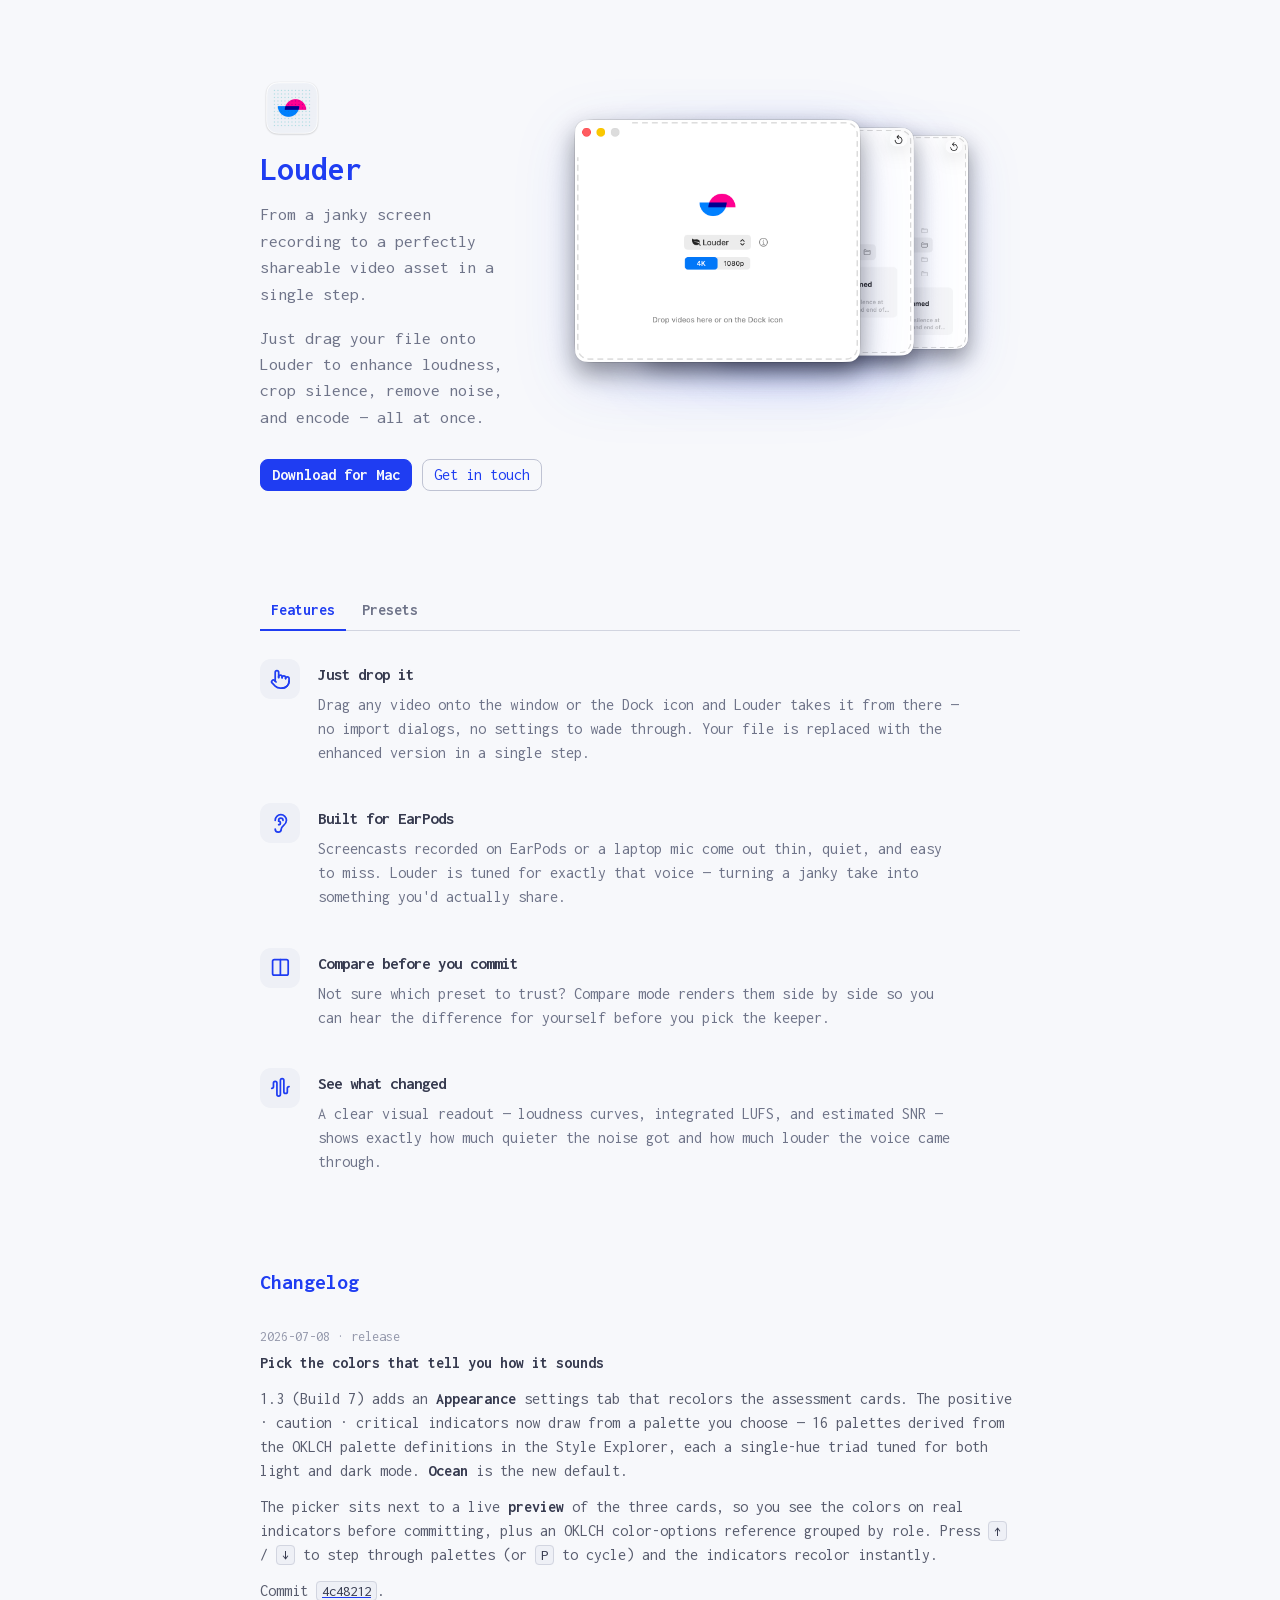
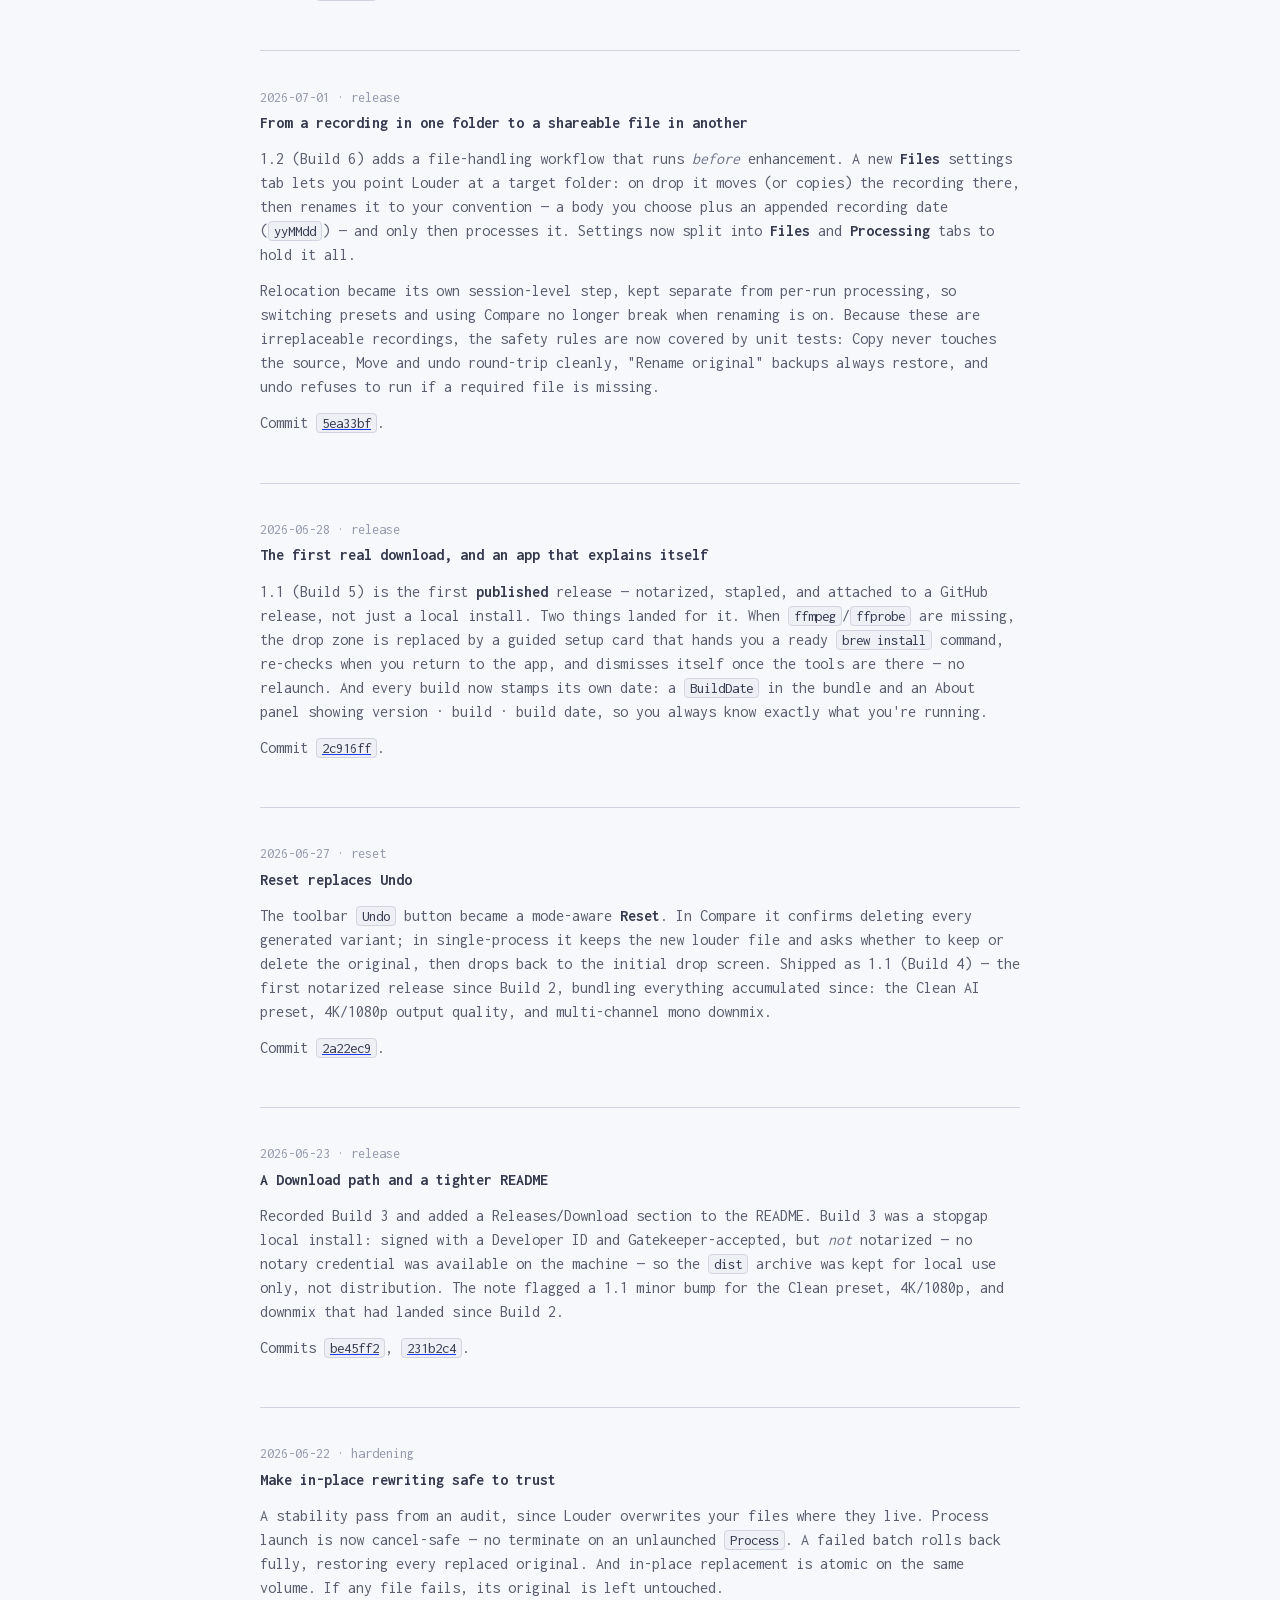
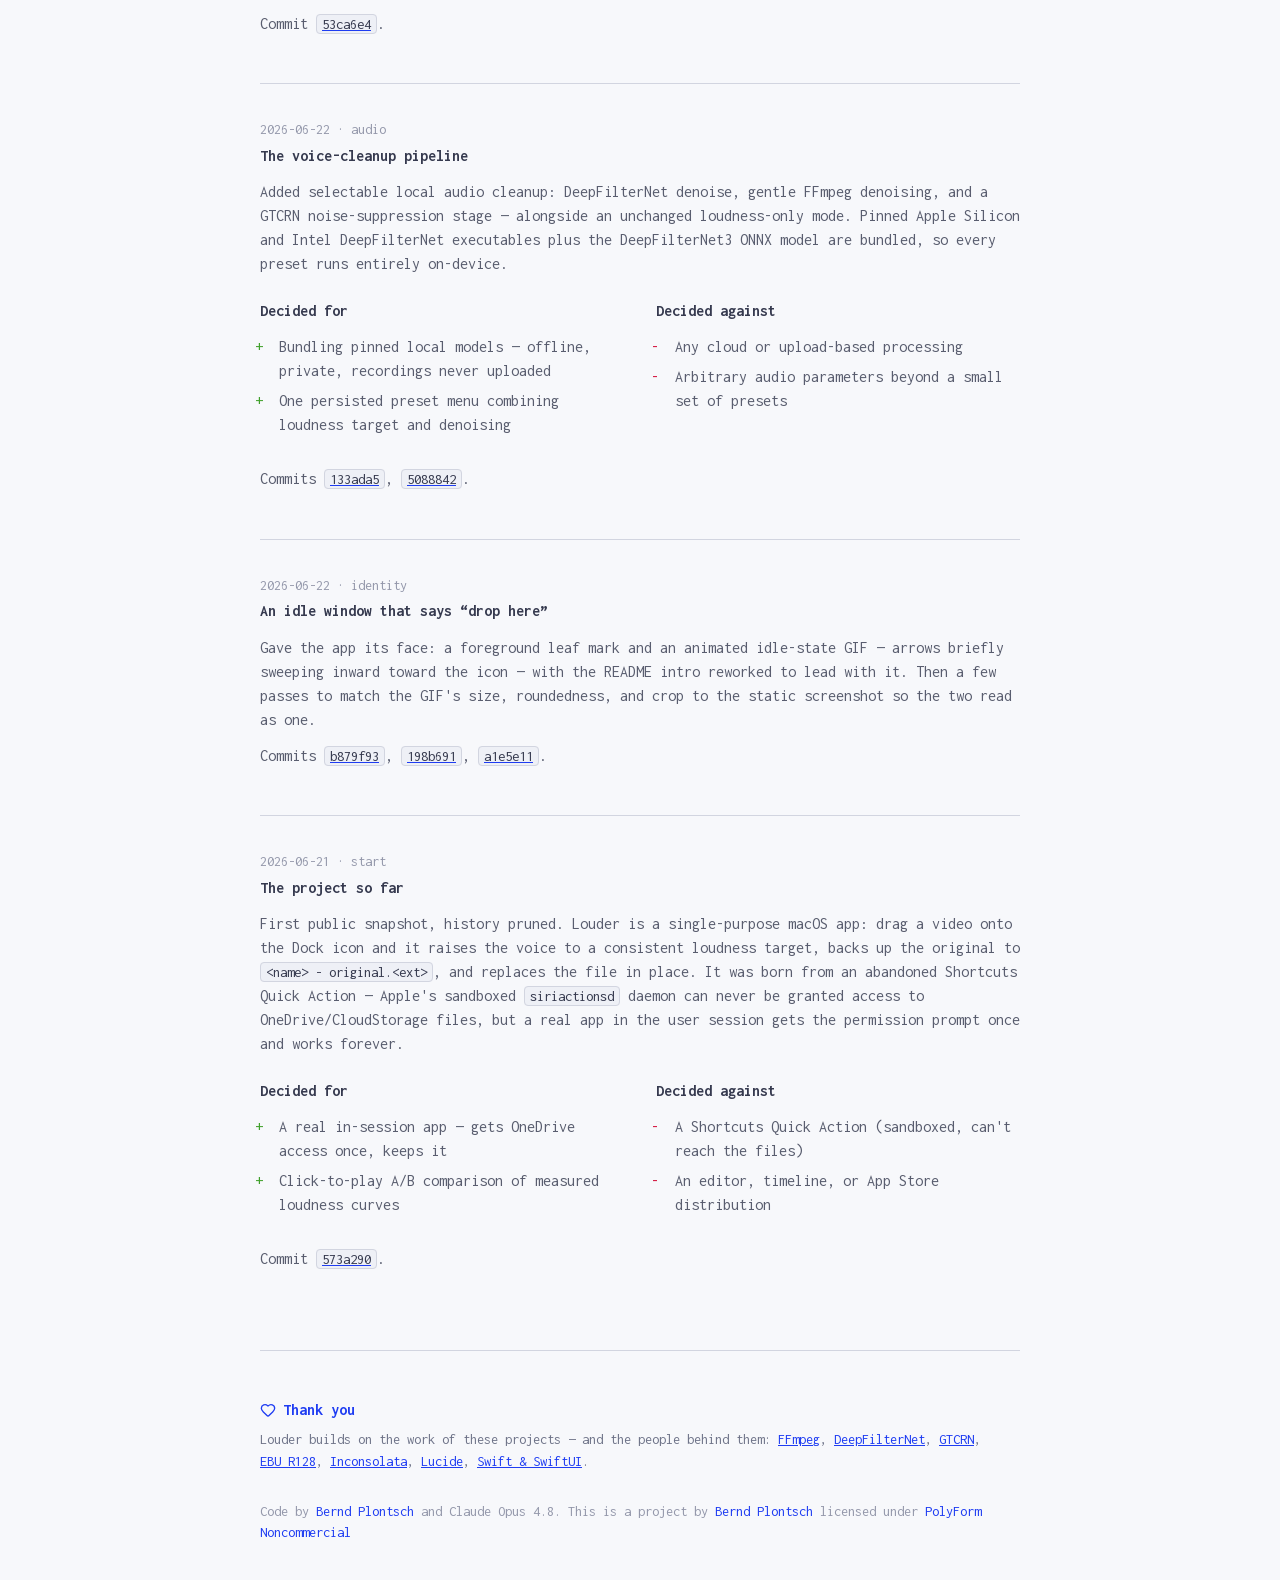
==== docs/blog/index.html @ 4573a219 "▲ Add untouched preset for audio stream copy" ====
<!DOCTYPE html>
<!--
  Louder website — single-page static HTML (project-site-new). Newest post first in #posts.
  Plain static HTML; served by GitHub Pages from /docs.
-->
<html lang="en">
<head>
<meta charset="utf-8">
<meta name="viewport" content="width=device-width, initial-scale=1">
<title>Louder for macOS</title>
<meta name="description" content="Louder is an open-source macOS app: drop a video and the voice gets loud and clear — loudness, denoise, silence-crop and re-encode in one step.">
<meta name="theme-color" content="#ffffff">
<link rel="canonical" href="https://berndpl.github.io/Louder/blog/">

<!-- Open Graph / link-share preview -->
<meta property="og:type" content="website">
<meta property="og:site_name" content="Louder">
<meta property="og:title" content="Louder for macOS">
<meta property="og:description" content="Drop a video. The voice gets loud and clear. That's it. An open-source macOS app.">
<meta property="og:url" content="https://berndpl.github.io/Louder/blog/">
<meta property="og:image" content="https://berndpl.github.io/Louder/blog/img/og.png">
<meta property="og:image:width" content="1200">
<meta property="og:image:height" content="630">
<meta property="og:image:alt" content="Louder for macOS — app icon and tagline">

<!-- Twitter / X card -->
<meta name="twitter:card" content="summary_large_image">
<meta name="twitter:title" content="Louder for macOS">
<meta name="twitter:description" content="Drop a video. The voice gets loud and clear. That's it. An open-source macOS app.">
<meta name="twitter:image" content="https://berndpl.github.io/Louder/blog/img/og.png">

<link rel="icon" href="img/favicon.ico" sizes="any">
<link rel="icon" href="img/favicon-16.png" type="image/png" sizes="16x16">
<link rel="icon" href="img/favicon-32.png" type="image/png" sizes="32x32">
<link rel="icon" href="img/favicon-48.png" type="image/png" sizes="48x48">
<link rel="apple-touch-icon" href="img/apple-touch-icon.png" sizes="180x180">
<link rel="icon" href="img/icon.png" type="image/png" sizes="256x256">
<link rel="stylesheet" href="style.css">
</head>
<body>
<svg xmlns="http://www.w3.org/2000/svg" width="0" height="0" style="position:absolute" fill="none" stroke="currentColor" stroke-width="2" stroke-linecap="round" stroke-linejoin="round" aria-hidden="true"><symbol id="i-leaf" viewBox="0 0 24 24"><path d="M11 20A7 7 0 0 1 9.8 6.1C15.5 5 17 4.48 19 2c1 2 2 4.18 2 8 0 5.5-4.78 10-10 10Z" /> <path d="M2 21c0-3 1.85-5.36 5.08-6C9.5 14.52 12 13 13 12" /></symbol><symbol id="i-radio" viewBox="0 0 24 24"><path d="M16.247 7.761a6 6 0 0 1 0 8.478" /> <path d="M19.075 4.933a10 10 0 0 1 0 14.134" /> <path d="M4.925 19.067a10 10 0 0 1 0-14.134" /> <path d="M7.753 16.239a6 6 0 0 1 0-8.478" /> <circle cx="12" cy="12" r="2" /></symbol><symbol id="i-volume-x" viewBox="0 0 24 24"><path d="M11 4.702a.705.705 0 0 0-1.203-.498L6.413 7.587A1.4 1.4 0 0 1 5.416 8H3a1 1 0 0 0-1 1v6a1 1 0 0 0 1 1h2.416a1.4 1.4 0 0 1 .997.413l3.383 3.384A.705.705 0 0 0 11 19.298z" /> <line x1="22" x2="16" y1="9" y2="15" /> <line x1="16" x2="22" y1="9" y2="15" /></symbol><symbol id="i-wand-sparkles" viewBox="0 0 24 24"><path d="m21.64 3.64-1.28-1.28a1.21 1.21 0 0 0-1.72 0L2.36 18.64a1.21 1.21 0 0 0 0 1.72l1.28 1.28a1.2 1.2 0 0 0 1.72 0L21.64 5.36a1.2 1.2 0 0 0 0-1.72" /> <path d="m14 7 3 3" /> <path d="M5 6v4" /> <path d="M19 14v4" /> <path d="M10 2v2" /> <path d="M7 8H3" /> <path d="M21 16h-4" /> <path d="M11 3H9" /></symbol><symbol id="i-sparkles" viewBox="0 0 24 24"><path d="M11.017 2.814a1 1 0 0 1 1.966 0l1.051 5.558a2 2 0 0 0 1.594 1.594l5.558 1.051a1 1 0 0 1 0 1.966l-5.558 1.051a2 2 0 0 0-1.594 1.594l-1.051 5.558a1 1 0 0 1-1.966 0l-1.051-5.558a2 2 0 0 0-1.594-1.594l-5.558-1.051a1 1 0 0 1 0-1.966l5.558-1.051a2 2 0 0 0 1.594-1.594z" /> <path d="M20 2v4" /> <path d="M22 4h-4" /> <circle cx="4" cy="20" r="2" /></symbol><symbol id="i-volume-2" viewBox="0 0 24 24"><path d="M11 4.702a.705.705 0 0 0-1.203-.498L6.413 7.587A1.4 1.4 0 0 1 5.416 8H3a1 1 0 0 0-1 1v6a1 1 0 0 0 1 1h2.416a1.4 1.4 0 0 1 .997.413l3.383 3.384A.705.705 0 0 0 11 19.298z" /> <path d="M16 9a5 5 0 0 1 0 6" /> <path d="M19.364 18.364a9 9 0 0 0 0-12.728" /></symbol><symbol id="i-sliders-horizontal" viewBox="0 0 24 24"><path d="M10 5H3" /> <path d="M12 19H3" /> <path d="M14 3v4" /> <path d="M16 17v4" /> <path d="M21 12h-9" /> <path d="M21 19h-5" /> <path d="M21 5h-7" /> <path d="M8 10v4" /> <path d="M8 12H3" /></symbol><symbol id="i-fold-vertical" viewBox="0 0 24 24"><path d="M12 22v-6" /> <path d="M12 8V2" /> <path d="M4 12H2" /> <path d="M10 12H8" /> <path d="M16 12h-2" /> <path d="M22 12h-2" /> <path d="m15 19-3-3-3 3" /> <path d="m15 5-3 3-3-3" /></symbol><symbol id="i-pointer" viewBox="0 0 24 24"><path d="M22 14a8 8 0 0 1-8 8" /> <path d="M18 11v-1a2 2 0 0 0-2-2a2 2 0 0 0-2 2" /> <path d="M14 10V9a2 2 0 0 0-2-2a2 2 0 0 0-2 2v1" /> <path d="M10 9.5V4a2 2 0 0 0-2-2a2 2 0 0 0-2 2v10" /> <path d="M18 11a2 2 0 1 1 4 0v3a8 8 0 0 1-8 8h-2c-2.8 0-4.5-.86-5.99-2.34l-3.6-3.6a2 2 0 0 1 2.83-2.82L7 15" /></symbol><symbol id="i-ear" viewBox="0 0 24 24"><path d="M6 8.5a6.5 6.5 0 1 1 13 0c0 6-6 6-6 10a3.5 3.5 0 1 1-7 0" /> <path d="M15 8.5a2.5 2.5 0 0 0-5 0v1a2 2 0 1 1 0 4" /></symbol><symbol id="i-columns-2" viewBox="0 0 24 24"><rect width="18" height="18" x="3" y="3" rx="2" /> <path d="M12 3v18" /></symbol><symbol id="i-audio-waveform" viewBox="0 0 24 24"><path d="M2 13a2 2 0 0 0 2-2V7a2 2 0 0 1 4 0v13a2 2 0 0 0 4 0V4a2 2 0 0 1 4 0v13a2 2 0 0 0 4 0v-4a2 2 0 0 1 2-2" /></symbol><symbol id="i-heart" viewBox="0 0 24 24"><path d="M2 9.5a5.5 5.5 0 0 1 9.591-3.676.56.56 0 0 0 .818 0A5.49 5.49 0 0 1 22 9.5c0 2.29-1.5 4-3 5.5l-5.492 5.313a2 2 0 0 1-3 .019L5 15c-1.5-1.5-3-3.2-3-5.5" /></symbol><symbol id="i-type" viewBox="0 0 24 24"><path d="M12 4v16" /> <path d="M4 7V5a1 1 0 0 1 1-1h14a1 1 0 0 1 1 1v2" /> <path d="M9 20h6" /></symbol><symbol id="i-code" viewBox="0 0 24 24"><path d="m16 18 6-6-6-6" /> <path d="m8 6-6 6 6 6" /></symbol></svg>
<header class="topbar">
  <div class="topbar-inner">
    <div class="nav-left">
      <a class="blog-title" href="./"><img class="brand-mark" src="img/icon.png" alt="">Louder</a>
    </div>
    <div class="nav-right">
      <a class="action-link" href="https://github.com/berndpl/Louder/releases/latest">Download for Mac</a>
      <a class="action-link secondary" href="https://notes.plontsch.de/about/">Get in touch</a>
    </div>
  </div>
</header>

<main id="top">
<header class="hero hero-with-shot">
  <div class="hero-copy">
    <img class="hero-icon" src="img/icon.png" alt="Louder app icon">
    <h1>Louder</h1>
    <p class="tagline">From a janky screen recording to a perfectly shareable video asset in a single step.</p>
    <p class="short">Just drag your file onto Louder to enhance loudness, crop silence, remove noise, and encode — all at once.</p>
    <p class="hero-cta">
      <span class="cta-primary">
        <a class="action-link" href="https://github.com/berndpl/Louder/releases/latest">Download for Mac</a>
      </span>
      <a class="action-link secondary" href="https://notes.plontsch.de/about/">Get in touch</a>
    </p>
  </div>
  <figure class="hero-shot screen-stack" aria-label="Louder app screenshots — tap a screen to bring it to the front">
    <div class="screen is-front"><img src="img/hero-drop.png" alt="Louder — drop a file to begin" width="1144" height="1004"></div>
    <div class="screen is-mid"><img src="img/hero-studio.png" alt="Louder Studio — adjust the processing chain" width="1144" height="1004"></div>
    <div class="screen is-back"><img src="img/hero-compare.png" alt="Louder Compare — original vs. processed, side by side" width="1144" height="1004"></div>
  </figure>
</header>

<section id="features">
  <div class="tabs" role="tablist">
    <button id="tab-features" class="tab is-active" data-panel="panel-features" role="tab" aria-selected="true" aria-controls="panel-features">Features</button>
    <button id="tab-presets" class="tab" data-panel="panel-presets" role="tab" aria-selected="false" aria-controls="panel-presets">Presets</button>
  </div>

  <div id="panel-features" class="tab-panel is-active" role="tabpanel" aria-labelledby="tab-features">
    <ul class="feature-list">
      <li>
        <span class="feature-ico"><svg class="sym" aria-hidden="true"><use href="#i-pointer"/></svg></span>
        <div>
          <h3>Just drop it</h3>
          <p>Drag any video onto the window or the Dock icon and Louder takes it from there — no import dialogs, no settings to wade through. Your file is replaced with the enhanced version in a single step.</p>
        </div>
      </li>
      <li>
        <span class="feature-ico"><svg class="sym" aria-hidden="true"><use href="#i-ear"/></svg></span>
        <div>
          <h3>Built for EarPods</h3>
          <p>Screencasts recorded on EarPods or a laptop mic come out thin, quiet, and easy to miss. Louder is tuned for exactly that voice — turning a janky take into something you'd actually share.</p>
        </div>
      </li>
      <li>
        <span class="feature-ico"><svg class="sym" aria-hidden="true"><use href="#i-columns-2"/></svg></span>
        <div>
          <h3>Compare before you commit</h3>
          <p>Not sure which preset to trust? Compare mode renders them side by side so you can hear the difference for yourself before you pick the keeper.</p>
        </div>
      </li>
      <li>
        <span class="feature-ico"><svg class="sym" aria-hidden="true"><use href="#i-audio-waveform"/></svg></span>
        <div>
          <h3>See what changed</h3>
          <p>A clear visual readout — loudness curves, integrated LUFS, and estimated SNR — shows exactly how much quieter the noise got and how much louder the voice came through.</p>
        </div>
      </li>
    </ul>
  </div>

  <div id="panel-presets" class="tab-panel" role="tabpanel" aria-labelledby="tab-presets" hidden>
    <p class="section-lead">Pick one once. Each cleans the voice a little differently, then brings it to a consistent <strong>−16&nbsp;LUFS</strong>. Hover a step to see what it does.</p>
    <div class="presets">

    <article class="preset">
      <h3><svg class="sym" aria-hidden="true"><use href="#i-leaf"/></svg>Louder</h3>
      <div class="chain">
        <button class="node" data-detail="DeepFilterNet3 removes steady background noise and hiss, keeping the voice intact."><svg class="sym" aria-hidden="true"><use href="#i-sparkles"/></svg>Denoise</button>
        <span class="arrow">›</span>
        <button class="node" data-detail="Normalizes to −16 LUFS (EBU R128), encoded as 48 kHz AAC-LC."><svg class="sym" aria-hidden="true"><use href="#i-volume-2"/></svg>Loudness</button>
      </div>
      <p class="step-detail">The safe default — gentle cleanup, then a consistent level.</p>
    </article>

    <article class="preset">
      <h3><svg class="sym" aria-hidden="true"><use href="#i-radio"/></svg>Studio</h3>
      <div class="chain">
        <button class="node" data-detail="DeepFilterNet3 removes steady background noise and hiss, keeping the voice intact."><svg class="sym" aria-hidden="true"><use href="#i-sparkles"/></svg>Denoise</button>
        <span class="arrow">›</span>
        <button class="node" data-detail="Corrective tone shaping — high-pass, warmth, presence and de-harsh EQ."><svg class="sym" aria-hidden="true"><use href="#i-sliders-horizontal"/></svg>EQ</button>
        <span class="arrow">›</span>
        <button class="node" data-detail="Evens out level dynamics for a steadier, broadcast feel."><svg class="sym" aria-hidden="true"><use href="#i-fold-vertical"/></svg>Compress</button>
        <span class="arrow">›</span>
        <button class="node" data-detail="Normalizes to −16 LUFS (EBU R128), encoded as 48 kHz AAC-LC."><svg class="sym" aria-hidden="true"><use href="#i-volume-2"/></svg>Loudness</button>
      </div>
      <p class="step-detail">A warm broadcast tone — rumble cut, presence shaping, gentle compression.</p>
    </article>

    <article class="preset">
      <h3><svg class="sym" aria-hidden="true"><use href="#i-volume-x"/></svg>Focus</h3>
      <div class="chain">
        <button class="node" data-detail="Ducks intermittent background events between words (Apple SoundAnalysis)."><svg class="sym" aria-hidden="true"><use href="#i-volume-x"/></svg>Gate</button>
        <span class="arrow">›</span>
        <button class="node" data-detail="DeepFilterNet3 removes steady background noise and hiss, keeping the voice intact."><svg class="sym" aria-hidden="true"><use href="#i-sparkles"/></svg>Denoise</button>
        <span class="arrow">›</span>
        <button class="node" data-detail="Normalizes to −16 LUFS (EBU R128), encoded as 48 kHz AAC-LC."><svg class="sym" aria-hidden="true"><use href="#i-volume-2"/></svg>Loudness</button>
      </div>
      <p class="step-detail">Best for occasionally noisy rooms — a door, a dog, keyboard clatter.</p>
    </article>

    <article class="preset">
      <h3><svg class="sym" aria-hidden="true"><use href="#i-wand-sparkles"/></svg>Clean</h3>
      <div class="chain">
        <button class="node" data-detail="Rebuilds the voice with an on-device neural model (GTCRN). Band-limited — clearer but slightly duller."><svg class="sym" aria-hidden="true"><use href="#i-wand-sparkles"/></svg>Enhance</button>
        <span class="arrow">›</span>
        <button class="node" data-detail="Normalizes to −16 LUFS (EBU R128), encoded as 48 kHz AAC-LC."><svg class="sym" aria-hidden="true"><use href="#i-volume-2"/></svg>Loudness</button>
      </div>
      <p class="step-detail">The strongest cleanup — try it when the others leave too much noise.</p>
    </article>

    </div>
  </div>
</section>

<section id="posts">

  <h2>Changelog</h2>

  <article class="entry">
    <div class="date">2026-07-08 · release</div>
    <h3>Pick the colors that tell you how it sounds</h3>
    <p>1.3 (Build 7) adds an <strong>Appearance</strong> settings tab that recolors the assessment cards. The positive · caution · critical indicators now draw from a palette you choose — 16 palettes derived from the OKLCH palette definitions in the Style Explorer, each a single-hue triad tuned for both light and dark mode. <strong>Ocean</strong> is the new default.</p>
    <p>The picker sits next to a live <strong>preview</strong> of the three cards, so you see the colors on real indicators before committing, plus an OKLCH color-options reference grouped by role. Press <kbd>↑</kbd> / <kbd>↓</kbd> to step through palettes (or <kbd>P</kbd> to cycle) and the indicators recolor instantly.</p>
    <p>Commit <a href="https://github.com/berndpl/Louder/commit/4c48212f1bf18ec1a921abcde26b073b7d70bdbc"><code>4c48212</code></a>.</p>
  </article>

  <article class="entry">
    <div class="date">2026-07-01 · release</div>
    <h3>From a recording in one folder to a shareable file in another</h3>
    <p>1.2 (Build 6) adds a file-handling workflow that runs <em>before</em> enhancement. A new <strong>Files</strong> settings tab lets you point Louder at a target folder: on drop it moves (or copies) the recording there, then renames it to your convention — a body you choose plus an appended recording date (<code>yyMMdd</code>) — and only then processes it. Settings now split into <strong>Files</strong> and <strong>Processing</strong> tabs to hold it all.</p>
    <p>Relocation became its own session-level step, kept separate from per-run processing, so switching presets and using Compare no longer break when renaming is on. Because these are irreplaceable recordings, the safety rules are now covered by unit tests: Copy never touches the source, Move and undo round-trip cleanly, "Rename original" backups always restore, and undo refuses to run if a required file is missing.</p>
    <p>Commit <a href="https://github.com/berndpl/Louder/commit/5ea33bfa4d1e09855f340e0df7b534c9fecef855"><code>5ea33bf</code></a>.</p>
  </article>

  <article class="entry">
    <div class="date">2026-06-28 · release</div>
    <h3>The first real download, and an app that explains itself</h3>
    <p>1.1 (Build 5) is the first <strong>published</strong> release — notarized, stapled, and attached to a GitHub release, not just a local install. Two things landed for it. When <code>ffmpeg</code>/<code>ffprobe</code> are missing, the drop zone is replaced by a guided setup card that hands you a ready <code>brew install</code> command, re-checks when you return to the app, and dismisses itself once the tools are there — no relaunch. And every build now stamps its own date: a <code>BuildDate</code> in the bundle and an About panel showing version · build · build date, so you always know exactly what you're running.</p>
    <p>Commit <a href="https://github.com/berndpl/Louder/commit/2c916ff3d564c996d222623aae7a6ee247e9398d"><code>2c916ff</code></a>.</p>
  </article>

  <article class="entry">
    <div class="date">2026-06-27 · reset</div>
    <h3>Reset replaces Undo</h3>
    <p>The toolbar <code>Undo</code> button became a mode-aware <strong>Reset</strong>. In Compare it confirms deleting every generated variant; in single-process it keeps the new louder file and asks whether to keep or delete the original, then drops back to the initial drop screen. Shipped as 1.1 (Build 4) — the first notarized release since Build 2, bundling everything accumulated since: the Clean AI preset, 4K/1080p output quality, and multi-channel mono downmix.</p>
    <p>Commit <a href="https://github.com/berndpl/Louder/commit/2a22ec9b9438fd6c1288c81a5a11e30f04af107d"><code>2a22ec9</code></a>.</p>
  </article>

  <article class="entry">
    <div class="date">2026-06-23 · release</div>
    <h3>A Download path and a tighter README</h3>
    <p>Recorded Build 3 and added a Releases/Download section to the README. Build 3 was a stopgap local install: signed with a Developer ID and Gatekeeper-accepted, but <em>not</em> notarized — no notary credential was available on the machine — so the <code>dist</code> archive was kept for local use only, not distribution. The note flagged a 1.1 minor bump for the Clean preset, 4K/1080p, and downmix that had landed since Build 2.</p>
    <p>Commits <a href="https://github.com/berndpl/Louder/commit/be45ff2"><code>be45ff2</code></a>, <a href="https://github.com/berndpl/Louder/commit/231b2c4"><code>231b2c4</code></a>.</p>
  </article>

  <article class="entry">
    <div class="date">2026-06-22 · hardening</div>
    <h3>Make in-place rewriting safe to trust</h3>
    <p>A stability pass from an audit, since Louder overwrites your files where they live. Process launch is now cancel-safe — no terminate on an unlaunched <code>Process</code>. A failed batch rolls back fully, restoring every replaced original. And in-place replacement is atomic on the same volume. If any file fails, its original is left untouched.</p>
    <p>Commit <a href="https://github.com/berndpl/Louder/commit/53ca6e4a01c3621b2978163f3ddec861267c1424"><code>53ca6e4</code></a>.</p>
  </article>

  <article class="entry">
    <div class="date">2026-06-22 · audio</div>
    <h3>The voice-cleanup pipeline</h3>
    <p>Added selectable local audio cleanup: DeepFilterNet denoise, gentle FFmpeg denoising, and a GTCRN noise-suppression stage — alongside an unchanged loudness-only mode. Pinned Apple Silicon and Intel DeepFilterNet executables plus the DeepFilterNet3 ONNX model are bundled, so every preset runs entirely on-device.</p>
    <div class="decisions">
      <div class="card"><h3>Decided for</h3><ul class="for">
        <li>Bundling pinned local models — offline, private, recordings never uploaded</li>
        <li>One persisted preset menu combining loudness target and denoising</li>
      </ul></div>
      <div class="card"><h3>Decided against</h3><ul class="against">
        <li>Any cloud or upload-based processing</li>
        <li>Arbitrary audio parameters beyond a small set of presets</li>
      </ul></div>
    </div>
    <p>Commits <a href="https://github.com/berndpl/Louder/commit/133ada5"><code>133ada5</code></a>, <a href="https://github.com/berndpl/Louder/commit/5088842"><code>5088842</code></a>.</p>
  </article>

  <article class="entry">
    <div class="date">2026-06-22 · identity</div>
    <h3>An idle window that says &ldquo;drop here&rdquo;</h3>
    <p>Gave the app its face: a foreground leaf mark and an animated idle-state GIF — arrows briefly sweeping inward toward the icon — with the README intro reworked to lead with it. Then a few passes to match the GIF's size, roundedness, and crop to the static screenshot so the two read as one.</p>
    <p>Commits <a href="https://github.com/berndpl/Louder/commit/b879f93"><code>b879f93</code></a>, <a href="https://github.com/berndpl/Louder/commit/198b691"><code>198b691</code></a>, <a href="https://github.com/berndpl/Louder/commit/a1e5e11"><code>a1e5e11</code></a>.</p>
  </article>

  <article class="entry">
    <div class="date">2026-06-21 · start</div>
    <h3>The project so far</h3>
    <p>First public snapshot, history pruned. Louder is a single-purpose macOS app: drag a video onto the Dock icon and it raises the voice to a consistent loudness target, backs up the original to <code>&lt;name&gt; - original.&lt;ext&gt;</code>, and replaces the file in place. It was born from an abandoned Shortcuts Quick Action — Apple's sandboxed <code>siriactionsd</code> daemon can never be granted access to OneDrive/CloudStorage files, but a real app in the user session gets the permission prompt once and works forever.</p>
    <div class="decisions">
      <div class="card"><h3>Decided for</h3><ul class="for">
        <li>A real in-session app — gets OneDrive access once, keeps it</li>
        <li>Click-to-play A/B comparison of measured loudness curves</li>
      </ul></div>
      <div class="card"><h3>Decided against</h3><ul class="against">
        <li>A Shortcuts Quick Action (sandboxed, can't reach the files)</li>
        <li>An editor, timeline, or App Store distribution</li>
      </ul></div>
    </div>
    <p>Commit <a href="https://github.com/berndpl/Louder/commit/573a290"><code>573a290</code></a>.</p>
  </article>

</section>

<section id="thanks" class="colophon">
  <h2><svg class="sym" aria-hidden="true"><use href="#i-heart"/></svg> Thank you</h2>
  <p class="thanks-intro">Louder builds on the work of these projects — and the people behind them:
    <a href="https://ffmpeg.org">FFmpeg</a>,
    <a href="https://github.com/Rikorose/DeepFilterNet">DeepFilterNet</a>,
    <a href="https://github.com/Xiaobin-Rong/gtcrn">GTCRN</a>,
    <a href="https://tech.ebu.ch/publications/r128">EBU R128</a>,
    <a href="https://github.com/googlefonts/Inconsolata">Inconsolata</a>,
    <a href="https://lucide.dev">Lucide</a>,
    <a href="https://www.swift.org">Swift &amp; SwiftUI</a>.
  </p>
</section>
</main>

<footer>Code by <a href="https://notes.plontsch.de/about/">Bernd Plontsch</a> and Claude Opus 4.8. This is a project by <a href="https://notes.plontsch.de/about/">Bernd Plontsch</a> licensed under <a href="https://github.com/berndpl/Louder/blob/main/LICENSE">PolyForm Noncommercial</a></footer>

<script>
document.querySelectorAll('.tab').forEach(function (tab) {
  tab.addEventListener('click', function () {
    document.querySelectorAll('.tab').forEach(function (t) {
      t.classList.remove('is-active');
      t.setAttribute('aria-selected', 'false');
    });
    document.querySelectorAll('.tab-panel').forEach(function (p) {
      p.classList.remove('is-active');
      p.hidden = true;
    });
    var panel = document.getElementById(tab.dataset.panel);
    tab.classList.add('is-active');
    tab.setAttribute('aria-selected', 'true');
    panel.hidden = false;
    panel.classList.add('is-active');
    updateChainFades();
  });
});
function updateChainFade(ch) {
  var more = ch.scrollWidth - ch.clientWidth - ch.scrollLeft > 2;
  ch.classList.toggle('can-scroll-right', more);
}
function updateChainFades() {
  document.querySelectorAll('.chain').forEach(updateChainFade);
}
document.querySelectorAll('.chain').forEach(function (ch) {
  ch.addEventListener('scroll', function () { updateChainFade(ch); });
});
window.addEventListener('resize', updateChainFades);
updateChainFades();

// Staggered screenshot stack adapted from the Steps Website: all hero states stay visible,
// while tap, keyboard, or autoplay rotates which screen leads the stack.
(function () {
  var stack = document.querySelector('.screen-stack');
  if (!stack) return;
  var items = [].slice.call(stack.children);
  if (items.length < 2) return;
  var slots = ['is-front', 'is-mid', 'is-back'];
  var order = items.slice();
  var timer, moveFrame;
  function applyLayers() {
    order.forEach(function (el, i) {
      el.style.zIndex = String(slots.length - Math.min(i, slots.length - 1));
    });
  }
  function moveScreens() {
    order.forEach(function (el, i) {
      slots.forEach(function (slot) { el.classList.remove(slot); });
      el.classList.add(slots[Math.min(i, slots.length - 1)]);
      el.tabIndex = i === 0 ? -1 : 0;
    });
  }
  function render(moveOnNextFrame) {
    if (moveFrame) cancelAnimationFrame(moveFrame);
    applyLayers();
    if (moveOnNextFrame) {
      moveFrame = requestAnimationFrame(moveScreens);
    } else {
      moveScreens();
    }
  }
  function bringToFront(el) {
    var i = order.indexOf(el);
    if (i <= 0) return;
    order = order.slice(i).concat(order.slice(0, i));
    render(true);
  }
  function advance() {
    order = order.slice(1).concat(order.slice(0, 1));
    render(true);
  }
  function restart() {
    clearInterval(timer);
    timer = setInterval(advance, 4500);
  }
  items.forEach(function (el) {
    el.setAttribute('role', 'button');
    el.addEventListener('click', function () { bringToFront(el); restart(); });
    el.addEventListener('keydown', function (e) {
      if (e.key === 'Enter' || e.key === ' ') {
        e.preventDefault();
        bringToFront(el);
        restart();
      }
    });
  });
  stack.addEventListener('mouseenter', function () { clearInterval(timer); });
  stack.addEventListener('mouseleave', restart);
  render(false);
  restart();
})();
document.querySelectorAll('.preset').forEach(function (card) {
  var detail = card.querySelector('.step-detail');
  var def = detail.textContent;
  var nodes = card.querySelectorAll('.node');
  function show(node) {
    nodes.forEach(function (n) { n.classList.remove('active'); });
    node.classList.add('active');
    detail.textContent = node.dataset.detail;
  }
  function reset() {
    nodes.forEach(function (n) { n.classList.remove('active'); });
    detail.textContent = def;
  }
  nodes.forEach(function (node) {
    node.addEventListener('mouseenter', function () { show(node); });
    node.addEventListener('click', function () { show(node); });
  });
  card.addEventListener('mouseleave', reset);
});

// Reveal-on-scroll topbar: hidden by default, slides in only once the hero (masthead) has
// scrolled off — so there's no header at the top on first view, and no duplicate CTA.
(function () {
  var bar = document.querySelector('.topbar');
  if (!bar) return;
  var hero = document.querySelector('.hero');
  var threshold = function () { return hero ? Math.max(80, hero.offsetHeight - 72) : 120; };
  var onScroll = function () { bar.classList.toggle('is-scrolled', window.scrollY > threshold()); };
  window.addEventListener('scroll', onScroll, { passive: true });
  window.addEventListener('resize', onScroll, { passive: true });
  onScroll();
})();
</script>
</body>
</html>
---- docs/blog/style.css ----
/* Louder Project page styles.
   Family shell follows the project-site-family contract; tokens preserve Louder identity.
   Fonts are vendored locally so the page renders without network calls. */

@font-face {
  font-family: "Inconsolata";
  font-style: normal;
  font-weight: 400;
  font-display: swap;
  src: url("fonts/inconsolata-400.woff2") format("woff2");
}
@font-face {
  font-family: "Inconsolata";
  font-style: normal;
  font-weight: 700;
  font-display: swap;
  src: url("fonts/inconsolata-700.woff2") format("woff2");
}

:root {
  color-scheme: light;
  --theme-base: #f7f8fb;
  --theme-mantle: #eef0f6;
  --theme-surface0: #d2d5e0;
  --theme-surface1: #bfc3d3;
  --theme-text: #363a4f;
  --theme-heading: #2b2f43;
  --theme-body-rgb: 54, 58, 79;
  --theme-body-alpha: .82;
  --theme-subtext0: #6f7489;
  --theme-overlay0: #9498ab;
  --theme-accent: #1f3df2;          /* Catppuccin Latte blue */
  --theme-hover: #5b6dff;
  --theme-link: #1f3df2;
  --theme-good: #40a02b;
  --theme-bad: #d20f39;
  --theme-font: "Inconsolata", ui-monospace, SFMono-Regular, Menlo, monospace;
}

* { box-sizing: border-box; margin: 0; padding: 0; }
html { scroll-behavior: smooth; overflow-y: scroll; }
body {
  max-width: 800px;
  margin: 0 auto;
  padding: 20px;
  color: var(--theme-text);
  background: var(--theme-base);
  font: 16px/1.5 var(--theme-font);
}
a { color: var(--theme-link); text-decoration: none; }
a:hover { color: var(--theme-hover); text-decoration: underline; }
main a, article a { text-decoration: underline; }
code, kbd {
  padding: 1px 5px;
  color: var(--theme-text);
  background: var(--theme-mantle);
  border: 1px solid var(--theme-surface0);
  border-radius: 4px;
  font-family: inherit;
  font-size: .92em;
}
p, li, figcaption {
  color: rgba(var(--theme-body-rgb), var(--theme-body-alpha));
  font-weight: 400;
}
p { margin: .75rem 0; }
ul { padding-left: 1.2rem; margin: .65rem 0; }
li { margin: .35rem 0; line-height: 1.5; }
li::marker { color: var(--theme-overlay0); }
b, strong { color: var(--theme-text); font-weight: 700; }
em { color: var(--theme-subtext0); }
h1, h2, h3, h4 {
  color: var(--theme-heading);
  font-size: 1rem;
  font-weight: 400;
  line-height: 1.4;
}

/* Topbar: brand mark + title, optional nav, primary action button — emphasized header band */
/* Topbar: hidden by default; slides down into view only once the hero (masthead) has
   scrolled off. Fixed / out of flow, so the hero sits flush at the top with no header gap.
   The tail script toggles .is-scrolled once you scroll past the hero. */
.topbar {
  position: fixed;
  top: 0; left: 0; right: 0;
  z-index: 20;
  border-bottom: 1px solid transparent;
  background: color-mix(in srgb, var(--theme-base) 88%, transparent);
  backdrop-filter: saturate(140%) blur(10px);
  opacity: 0;
  transform: translateY(-100%);
  pointer-events: none;
  transition: opacity .25s ease, transform .3s ease, border-color .25s ease;
}
.topbar.is-scrolled {
  opacity: 1;
  transform: none;
  pointer-events: auto;
  border-bottom-color: var(--theme-surface0);
}
.topbar-inner {
  max-width: 800px;
  margin: 0 auto;
  padding: .7rem 20px;
  display: flex;
  align-items: center;
  justify-content: space-between;
  gap: 1rem;
}
.nav-left, .nav-right, nav {
  display: flex;
  flex-wrap: wrap;
  gap: 1rem;
  align-items: center;
}
.blog-title {
  display: inline-flex;
  gap: .55rem;
  align-items: center;
  color: var(--theme-text);
  font-size: 1.1rem;
  font-weight: 700;
  line-height: 1;
}
.brand-mark {
  width: 1.4rem;
  height: 1.4rem;
  flex: 0 0 auto;
  display: block;
  border-radius: 5px;
}
nav a { color: rgba(var(--theme-body-rgb), .6); font-size: 1rem; line-height: 1; }
nav a.active { color: var(--theme-text); text-decoration: none; }

/* Primary action button — Play / Try / Download / Download and Build (label per project type) */
.action-link {
  display: inline-flex;
  align-items: center;
  min-height: 1.8rem;
  padding: .18rem .7rem;
  color: var(--theme-base);
  background: var(--theme-accent);
  border: 1px solid var(--theme-accent);
  border-radius: 8px;
  font-size: 1rem;
  font-weight: 700;
  text-decoration: none;
}
.action-link:hover { color: var(--theme-base); text-decoration: none; filter: brightness(.95); }

/* Secondary action button — quieter outline variant (e.g. "Get in touch") */
.action-link.secondary {
  color: var(--theme-accent);
  background: transparent;
  border: 1px solid var(--theme-surface1);
  font-weight: 400;
}
.action-link.secondary:hover {
  color: var(--theme-hover);
  background: var(--theme-mantle);
  filter: none;
}

/* Hero: strong teaser title + short description (+ optional shot) — the product intro */
.hero {
  padding: 3.5rem 0 4.5rem;
}
.hero-with-shot {
  display: grid;
  grid-template-columns: minmax(0, 1fr) minmax(18rem, 30rem);
  gap: 1.5rem;
  align-items: start;
}
.hero h1 { margin-top: .3rem; color: var(--theme-accent); font-size: 2.1rem; font-weight: 700; }
.hero-icon { width: 4rem; height: 4rem; display: block; border-radius: 12px; }
.tagline { margin-top: .6rem; color: var(--theme-subtext0); font-size: 1.1rem; }
.short { max-width: 38rem; margin-top: 1.1rem; color: var(--theme-subtext0); font-size: 1.1rem; }
.hero-cta { display: flex; flex-wrap: nowrap; align-items: flex-start; gap: .6rem; margin-top: 1.8rem; }
.cta-primary { display: inline-flex; flex-direction: column; align-items: flex-start; gap: .4rem; }
.cta-note { color: var(--theme-overlay0); font-size: .8rem; padding-left: .5rem; }
.action-link { white-space: nowrap; }
.hero-shot { position: relative; width: 100%; margin: 0; }
.screen-stack {
  aspect-ratio: 1.36 / 1;
}
.screen {
  position: absolute;
  width: 74%;
  aspect-ratio: 1144 / 1004;
  overflow: visible;
  border: 0;
  border-radius: 12px;
  background: transparent;
  cursor: pointer;
  transition: left .5s cubic-bezier(.4, 0, .2, 1), top .5s cubic-bezier(.4, 0, .2, 1),
              transform .5s cubic-bezier(.4, 0, .2, 1), filter .3s ease;
}
.screen img {
  display: block;
  width: 100%;
  height: 100%;
  object-fit: contain;
  border: 0;
  border-radius: inherit;
  filter: drop-shadow(0 16px 28px rgba(31, 61, 242, .14));
}
.screen:focus-visible { outline: 2px solid var(--theme-accent); outline-offset: 4px; }
.screen.is-front { left: 0; top: 50%; transform: translateY(-50%) scale(1); opacity: 1; z-index: 3; }
.screen.is-mid { left: 13%; top: 50%; transform: translateY(-50%) scale(.94); opacity: 1; z-index: 2; }
.screen.is-back { left: 26%; top: 50%; transform: translateY(-50%) scale(.88); opacity: 1; z-index: 1; }
.screen.is-front:hover img { filter: drop-shadow(0 20px 34px rgba(31, 61, 242, .18)); }
@media (prefers-reduced-motion: reduce) { .screen { transition: none; } }
.kicker, .date, .tag, .badge { color: var(--theme-overlay0); font-size: .9rem; }

/* Features — preset cards with a visual processing chain */
section#features { padding-top: 1rem; border-bottom: 0; }
section#features > h2 { margin-bottom: .5rem; color: var(--theme-accent); font-size: 1.35rem; font-weight: 700; }

/* Tabs — Features | Presets */
.tabs {
  display: flex;
  gap: .25rem;
  margin: 0 0 1.4rem;
  border-bottom: 1px solid var(--theme-surface0);
}
.tab {
  appearance: none;
  background: none;
  border: 0;
  border-bottom: 2px solid transparent;
  margin-bottom: -1px;
  padding: .45rem .7rem;
  font: inherit;
  font-weight: 600;
  color: var(--theme-subtext0);
  cursor: pointer;
}
.tab:hover { color: var(--theme-text); }
.tab.is-active { color: var(--theme-accent); border-bottom-color: var(--theme-accent); }
.tab-panel { display: none; }
.tab-panel.is-active { display: block; }

/* Feature list */
.feature-list {
  list-style: none;
  margin: 0;
  padding: 0;
  display: grid;
  gap: 1.7rem;
  max-width: 46rem;
}
.feature-list li {
  display: flex;
  align-items: flex-start;
  gap: 1.1rem;
}
.feature-ico {
  flex: 0 0 auto;
  width: 2.5rem;
  height: 2.5rem;
  display: grid;
  place-items: center;
  border-radius: 11px;
  background: var(--theme-mantle);
}
.feature-ico .sym {
  width: 1.3rem;
  height: 1.3rem;
  color: var(--theme-accent);
}
.feature-list h3 {
  margin: .25rem 0 .4rem;
  color: var(--theme-text);
  font-size: 1.05rem;
  font-weight: 700;
}
.feature-list p {
  margin: 0;
  max-width: 40rem;
  color: var(--theme-subtext0);
}

.section-lead { max-width: 40rem; margin: 0 0 1.6rem; color: var(--theme-subtext0); }
.presets {
  display: grid;
  grid-template-columns: repeat(auto-fit, minmax(18rem, 1fr));
  gap: 1.1rem;
}
.preset {
  padding: 1.1rem 1.2rem;
  background: var(--theme-mantle);
  border-radius: 10px;
}
.preset h3 {
  display: flex;
  align-items: center;
  gap: .45rem;
  margin: 0;
  color: var(--theme-text);
  font-size: 1.05rem;
  font-weight: 700;
}

/* Inline Lucide icons (ISC), tinted via currentColor */
.sym {
  display: inline-block;
  width: 1em;
  height: 1em;
  flex: 0 0 auto;
  vertical-align: -.12em;
  color: var(--theme-subtext0);
  fill: none;
  stroke: currentColor;
  stroke-width: 2;
  stroke-linecap: round;
  stroke-linejoin: round;
}
.preset h3 .sym { width: 1.15em; height: 1.15em; }
.preset .sym { color: var(--theme-accent); }

/* Signal chain — single line of single-term, tappable steps */
.chain {
  display: flex;
  flex-wrap: nowrap;
  align-items: center;
  gap: .3rem;
  margin: .9rem 0 .75rem;
  overflow-x: auto;
  scrollbar-width: none;
}
.chain::-webkit-scrollbar { display: none; }
.chain.can-scroll-right {
  -webkit-mask: linear-gradient(to right, #000 calc(100% - 34px), transparent);
  mask: linear-gradient(to right, #000 calc(100% - 34px), transparent);
}
.node {
  display: inline-flex;
  align-items: center;
  gap: .34rem;
  padding: .34rem .6rem;
  border: 1px solid var(--theme-surface0);
  background: var(--theme-base);
  color: var(--theme-text);
  font: inherit;
  font-size: .85rem;
  white-space: nowrap;
  cursor: pointer;
  border-radius: 7px;
  transition: border-color .12s ease, background .12s ease;
}
.node:hover { color: var(--theme-heading); border-color: var(--theme-overlay0); background: var(--theme-mantle); }
.node.active { font-weight: 700; border-color: var(--theme-overlay0); background: var(--theme-mantle); }
.node.active .sym { color: var(--theme-accent); }
.node .sym { width: .95em; height: .95em; }
.arrow { flex: 0 0 auto; color: var(--theme-overlay0); font-size: .75rem; }
.step-detail { margin: 0; min-height: 2.7em; color: var(--theme-subtext0); font-size: .9rem; }

/* Posts */
section { padding: 2rem 0; border-bottom: 1px solid var(--theme-surface0); }
section#posts { padding-top: 3.5rem; }
section#posts > h2 { margin-bottom: 1.4rem; color: var(--theme-accent); font-size: 1.35rem; font-weight: 700; }
section#posts article.entry:first-of-type { padding-top: .4rem; }
section > h2 { margin-bottom: 1rem; color: var(--theme-accent); }
article.entry { padding: 2.2rem 0; border-bottom: 1px solid var(--theme-surface0); }
article.entry:last-child { border-bottom: 0; }
article.entry h3 { margin: .25rem 0 .8rem; color: var(--theme-text); font-weight: 700; }
article.entry .decisions { margin: 1.25rem 0; }

/* Decided for / against cards */
.decisions, .grid2 {
  display: grid;
  grid-template-columns: repeat(2, minmax(0, 1fr));
  gap: 2rem;
  margin-top: 1rem;
}
.decisions > div + div, .grid2 > div + div {
  padding-left: 2rem;
}
.card h3 { margin-bottom: .65rem; }
.card { background: transparent; border: 0; padding: 0 !important; }
.for li::marker { content: "+  "; color: var(--theme-good); }
.against li::marker { content: "-  "; color: var(--theme-bad); }

/* Figures */
figure { width: 80%; margin: 1.25rem auto; }
figure img {
  width: 100%;
  display: block;
  border: 1px solid var(--theme-surface0);
  border-radius: 8px;
}
figcaption { margin-top: .5rem; color: var(--theme-overlay0); font-size: .9rem; text-align: center; }
footer { padding: .75rem 0 1rem; color: var(--theme-overlay0); font-size: .9rem; text-align: left; }

/* Thank-you colophon — compact, footer-sized credits above the footer */
.colophon { border-bottom: 0; padding-top: 3rem; padding-bottom: 0; }
.colophon > h2 {
  display: flex;
  align-items: center;
  gap: .45rem;
  margin-bottom: .5rem;
  color: var(--theme-accent);
  font-size: 1rem;
  font-weight: 700;
}
.colophon > h2 .sym { color: var(--theme-accent); width: 1em; height: 1em; }
.thanks-intro {
  margin: 0 0 1rem;
  color: var(--theme-subtext0);
  font-size: .9rem;
  max-width: 46rem;
}
.thanks-intro .hint { color: var(--theme-overlay0); }
.thanks {
  list-style: none;
  margin: 0;
  padding: 0;
  display: grid;
  gap: .15rem;
  max-width: 46rem;
}
.thanks details {
  border-top: 1px solid var(--theme-surface0);
  padding: .5rem 0;
}
.thanks li:last-child details { border-bottom: 1px solid var(--theme-surface0); }
.thanks summary {
  list-style: none;
  cursor: pointer;
  font-size: .9rem;
  color: var(--theme-text);
}
.thanks summary::-webkit-details-marker { display: none; }
.thanks summary::before {
  content: "+";
  display: inline-block;
  width: 1em;
  margin-right: .35rem;
  color: var(--theme-overlay0);
  font-weight: 700;
}
.thanks details[open] summary::before { content: "−"; }
.thanks summary a { color: var(--theme-link); font-weight: 700; }
.thanks .lic {
  margin-left: .4rem;
  color: var(--theme-overlay0);
  font-size: .8rem;
  font-weight: 400;
}
.thanks details p {
  margin: .45rem 0 .15rem 1.35rem;
  color: var(--theme-subtext0);
  font-size: .85rem;
}

@media (max-width: 720px) {
  body { padding: 16px; }
  .topbar-inner { align-items: flex-start; padding: .7rem 16px; }
  .hero { padding: 2.5rem 0 1.5rem; }
  .hero-with-shot { grid-template-columns: 1fr; gap: 1.25rem; }
  .hero-shot { max-width: 30rem; margin: 0 auto; }
  .decisions, .grid2 { grid-template-columns: 1fr; }
  .decisions > div + div, .grid2 > div + div {
    padding-left: 0; padding-top: 1rem; border-left: 0; border-top: 1px solid var(--theme-surface0);
  }
  figure { width: 100%; }
}
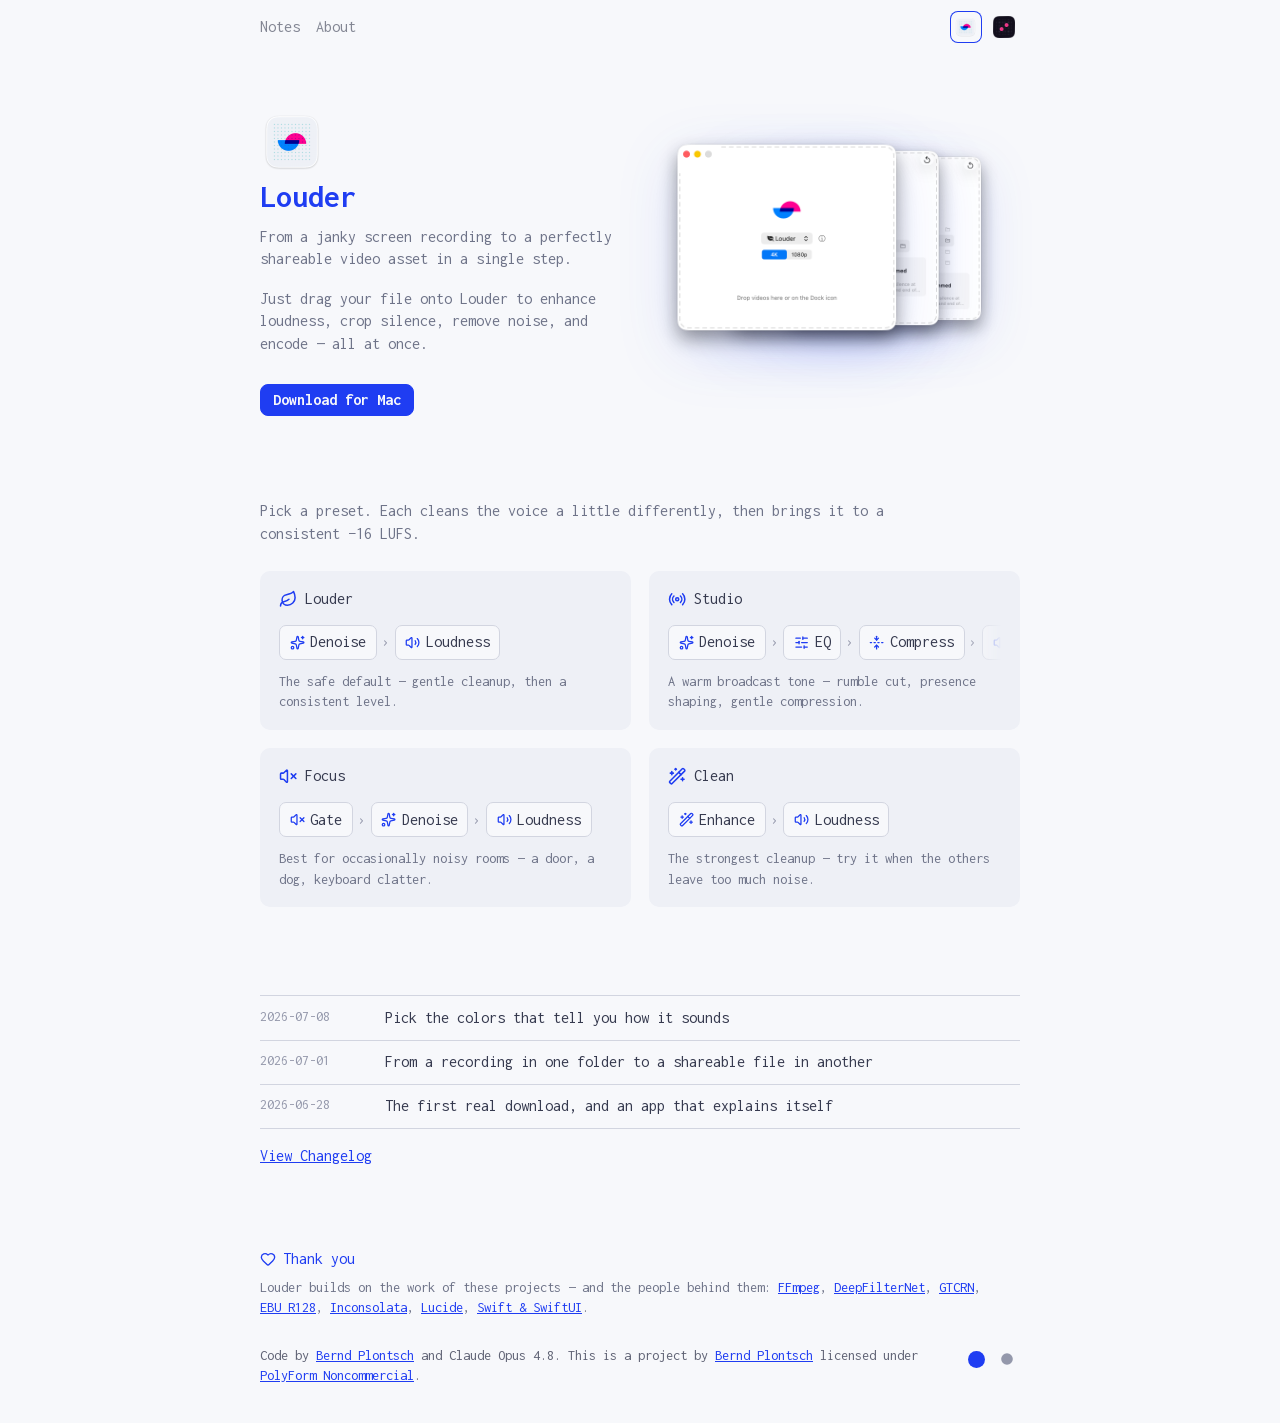
==== commit d2639311: "▲ Redesign project blog and add complete changelog" ====
--- a/docs/blog/index.html
+++ b/docs/blog/index.html
@@ -1,7 +1,6 @@
 <!DOCTYPE html>
 <!--
-  Louder website — single-page static HTML (project-site-new). Newest post first in #posts.
-  Plain static HTML; served by GitHub Pages from /docs.
+  Louder Website — self-contained static HTML served by GitHub Pages from /docs.
 -->
 <html lang="en">
 <head>
@@ -9,10 +8,10 @@
 <meta name="viewport" content="width=device-width, initial-scale=1">
 <title>Louder for macOS</title>
 <meta name="description" content="Louder is an open-source macOS app: drop a video and the voice gets loud and clear — loudness, denoise, silence-crop and re-encode in one step.">
-<meta name="theme-color" content="#ffffff">
+<meta name="theme-color" content="#1e1e2e" media="(prefers-color-scheme: dark)">
+<meta name="theme-color" content="#f7f8fb" media="(prefers-color-scheme: light)">
 <link rel="canonical" href="https://berndpl.github.io/Louder/blog/">
 
-<!-- Open Graph / link-share preview -->
 <meta property="og:type" content="website">
 <meta property="og:site_name" content="Louder">
 <meta property="og:title" content="Louder for macOS">
@@ -23,7 +22,6 @@
 <meta property="og:image:height" content="630">
 <meta property="og:image:alt" content="Louder for macOS — app icon and tagline">
 
-<!-- Twitter / X card -->
 <meta name="twitter:card" content="summary_large_image">
 <meta name="twitter:title" content="Louder for macOS">
 <meta name="twitter:description" content="Drop a video. The voice gets loud and clear. That's it. An open-source macOS app.">
@@ -35,368 +33,224 @@
 <link rel="icon" href="img/favicon-48.png" type="image/png" sizes="48x48">
 <link rel="apple-touch-icon" href="img/apple-touch-icon.png" sizes="180x180">
 <link rel="icon" href="img/icon.png" type="image/png" sizes="256x256">
+<script src="family-theme.js"></script>
 <link rel="stylesheet" href="style.css">
+<link rel="stylesheet" href="project-theme.css">
+<link rel="stylesheet" href="family-theme.css">
+<link rel="stylesheet" href="family-typography.css">
+<link rel="stylesheet" href="family-header.css">
+<link rel="stylesheet" href="family-footer.css">
+<link rel="stylesheet" href="family-actions.css">
 </head>
 <body>
-<svg xmlns="http://www.w3.org/2000/svg" width="0" height="0" style="position:absolute" fill="none" stroke="currentColor" stroke-width="2" stroke-linecap="round" stroke-linejoin="round" aria-hidden="true"><symbol id="i-leaf" viewBox="0 0 24 24"><path d="M11 20A7 7 0 0 1 9.8 6.1C15.5 5 17 4.48 19 2c1 2 2 4.18 2 8 0 5.5-4.78 10-10 10Z" /> <path d="M2 21c0-3 1.85-5.36 5.08-6C9.5 14.52 12 13 13 12" /></symbol><symbol id="i-radio" viewBox="0 0 24 24"><path d="M16.247 7.761a6 6 0 0 1 0 8.478" /> <path d="M19.075 4.933a10 10 0 0 1 0 14.134" /> <path d="M4.925 19.067a10 10 0 0 1 0-14.134" /> <path d="M7.753 16.239a6 6 0 0 1 0-8.478" /> <circle cx="12" cy="12" r="2" /></symbol><symbol id="i-volume-x" viewBox="0 0 24 24"><path d="M11 4.702a.705.705 0 0 0-1.203-.498L6.413 7.587A1.4 1.4 0 0 1 5.416 8H3a1 1 0 0 0-1 1v6a1 1 0 0 0 1 1h2.416a1.4 1.4 0 0 1 .997.413l3.383 3.384A.705.705 0 0 0 11 19.298z" /> <line x1="22" x2="16" y1="9" y2="15" /> <line x1="16" x2="22" y1="9" y2="15" /></symbol><symbol id="i-wand-sparkles" viewBox="0 0 24 24"><path d="m21.64 3.64-1.28-1.28a1.21 1.21 0 0 0-1.72 0L2.36 18.64a1.21 1.21 0 0 0 0 1.72l1.28 1.28a1.2 1.2 0 0 0 1.72 0L21.64 5.36a1.2 1.2 0 0 0 0-1.72" /> <path d="m14 7 3 3" /> <path d="M5 6v4" /> <path d="M19 14v4" /> <path d="M10 2v2" /> <path d="M7 8H3" /> <path d="M21 16h-4" /> <path d="M11 3H9" /></symbol><symbol id="i-sparkles" viewBox="0 0 24 24"><path d="M11.017 2.814a1 1 0 0 1 1.966 0l1.051 5.558a2 2 0 0 0 1.594 1.594l5.558 1.051a1 1 0 0 1 0 1.966l-5.558 1.051a2 2 0 0 0-1.594 1.594l-1.051 5.558a1 1 0 0 1-1.966 0l-1.051-5.558a2 2 0 0 0-1.594-1.594l-5.558-1.051a1 1 0 0 1 0-1.966l5.558-1.051a2 2 0 0 0 1.594-1.594z" /> <path d="M20 2v4" /> <path d="M22 4h-4" /> <circle cx="4" cy="20" r="2" /></symbol><symbol id="i-volume-2" viewBox="0 0 24 24"><path d="M11 4.702a.705.705 0 0 0-1.203-.498L6.413 7.587A1.4 1.4 0 0 1 5.416 8H3a1 1 0 0 0-1 1v6a1 1 0 0 0 1 1h2.416a1.4 1.4 0 0 1 .997.413l3.383 3.384A.705.705 0 0 0 11 19.298z" /> <path d="M16 9a5 5 0 0 1 0 6" /> <path d="M19.364 18.364a9 9 0 0 0 0-12.728" /></symbol><symbol id="i-sliders-horizontal" viewBox="0 0 24 24"><path d="M10 5H3" /> <path d="M12 19H3" /> <path d="M14 3v4" /> <path d="M16 17v4" /> <path d="M21 12h-9" /> <path d="M21 19h-5" /> <path d="M21 5h-7" /> <path d="M8 10v4" /> <path d="M8 12H3" /></symbol><symbol id="i-fold-vertical" viewBox="0 0 24 24"><path d="M12 22v-6" /> <path d="M12 8V2" /> <path d="M4 12H2" /> <path d="M10 12H8" /> <path d="M16 12h-2" /> <path d="M22 12h-2" /> <path d="m15 19-3-3-3 3" /> <path d="m15 5-3 3-3-3" /></symbol><symbol id="i-pointer" viewBox="0 0 24 24"><path d="M22 14a8 8 0 0 1-8 8" /> <path d="M18 11v-1a2 2 0 0 0-2-2a2 2 0 0 0-2 2" /> <path d="M14 10V9a2 2 0 0 0-2-2a2 2 0 0 0-2 2v1" /> <path d="M10 9.5V4a2 2 0 0 0-2-2a2 2 0 0 0-2 2v10" /> <path d="M18 11a2 2 0 1 1 4 0v3a8 8 0 0 1-8 8h-2c-2.8 0-4.5-.86-5.99-2.34l-3.6-3.6a2 2 0 0 1 2.83-2.82L7 15" /></symbol><symbol id="i-ear" viewBox="0 0 24 24"><path d="M6 8.5a6.5 6.5 0 1 1 13 0c0 6-6 6-6 10a3.5 3.5 0 1 1-7 0" /> <path d="M15 8.5a2.5 2.5 0 0 0-5 0v1a2 2 0 1 1 0 4" /></symbol><symbol id="i-columns-2" viewBox="0 0 24 24"><rect width="18" height="18" x="3" y="3" rx="2" /> <path d="M12 3v18" /></symbol><symbol id="i-audio-waveform" viewBox="0 0 24 24"><path d="M2 13a2 2 0 0 0 2-2V7a2 2 0 0 1 4 0v13a2 2 0 0 0 4 0V4a2 2 0 0 1 4 0v13a2 2 0 0 0 4 0v-4a2 2 0 0 1 2-2" /></symbol><symbol id="i-heart" viewBox="0 0 24 24"><path d="M2 9.5a5.5 5.5 0 0 1 9.591-3.676.56.56 0 0 0 .818 0A5.49 5.49 0 0 1 22 9.5c0 2.29-1.5 4-3 5.5l-5.492 5.313a2 2 0 0 1-3 .019L5 15c-1.5-1.5-3-3.2-3-5.5" /></symbol><symbol id="i-type" viewBox="0 0 24 24"><path d="M12 4v16" /> <path d="M4 7V5a1 1 0 0 1 1-1h14a1 1 0 0 1 1 1v2" /> <path d="M9 20h6" /></symbol><symbol id="i-code" viewBox="0 0 24 24"><path d="m16 18 6-6-6-6" /> <path d="m8 6-6 6 6 6" /></symbol></svg>
+<a class="skip-link" href="#top">Skip to content</a>
 <header class="topbar">
   <div class="topbar-inner">
     <div class="nav-left">
-      <a class="blog-title" href="./"><img class="brand-mark" src="img/icon.png" alt="">Louder</a>
+      <nav class="site-nav" aria-label="Bernd Plontsch">
+        <a class="nav-link notes-link" href="https://notes.plontsch.de/">Notes</a>
+        <a class="nav-link about-link" href="https://notes.plontsch.de/about/">About</a>
+      </nav>
     </div>
     <div class="nav-right">
-      <a class="action-link" href="https://github.com/berndpl/Louder/releases/latest">Download for Mac</a>
-      <a class="action-link secondary" href="https://notes.plontsch.de/about/">Get in touch</a>
+      <nav class="project-nav" aria-label="Project Websites">
+        <a class="project-link" href="https://berndpl.github.io/Louder/blog/" aria-label="Louder" title="Louder" aria-current="page"><img class="project-mark" src="img/projects/louder.png" alt="" width="256" height="256"></a>
+        <a class="project-link" href="https://berndpl.github.io/Steps/blog/" aria-label="Steps" title="Steps"><img class="project-mark" src="img/projects/steps.png" alt="" width="256" height="256"></a>
+      </nav>
     </div>
   </div>
 </header>
 
-<main id="top">
-<header class="hero hero-with-shot">
-  <div class="hero-copy">
-    <img class="hero-icon" src="img/icon.png" alt="Louder app icon">
-    <h1>Louder</h1>
-    <p class="tagline">From a janky screen recording to a perfectly shareable video asset in a single step.</p>
-    <p class="short">Just drag your file onto Louder to enhance loudness, crop silence, remove noise, and encode — all at once.</p>
-    <p class="hero-cta">
-      <span class="cta-primary">
+<svg xmlns="http://www.w3.org/2000/svg" width="0" height="0" style="position:absolute" fill="none" stroke="currentColor" stroke-width="2" stroke-linecap="round" stroke-linejoin="round" aria-hidden="true">
+  <symbol id="i-leaf" viewBox="0 0 24 24"><path d="M11 20A7 7 0 0 1 9.8 6.1C15.5 5 17 4.48 19 2c1 2 2 4.18 2 8 0 5.5-4.78 10-10 10Z"/><path d="M2 21c0-3 1.85-5.36 5.08-6C9.5 14.52 12 13 13 12"/></symbol>
+  <symbol id="i-radio" viewBox="0 0 24 24"><path d="M16.247 7.761a6 6 0 0 1 0 8.478"/><path d="M19.075 4.933a10 10 0 0 1 0 14.134"/><path d="M4.925 19.067a10 10 0 0 1 0-14.134"/><path d="M7.753 16.239a6 6 0 0 1 0-8.478"/><circle cx="12" cy="12" r="2"/></symbol>
+  <symbol id="i-volume-x" viewBox="0 0 24 24"><path d="M11 4.702a.705.705 0 0 0-1.203-.498L6.413 7.587A1.4 1.4 0 0 1 5.416 8H3a1 1 0 0 0-1 1v6a1 1 0 0 0 1 1h2.416a1.4 1.4 0 0 1 .997.413l3.383 3.384A.705.705 0 0 0 11 19.298z"/><line x1="22" x2="16" y1="9" y2="15"/><line x1="16" x2="22" y1="9" y2="15"/></symbol>
+  <symbol id="i-wand-sparkles" viewBox="0 0 24 24"><path d="m21.64 3.64-1.28-1.28a1.21 1.21 0 0 0-1.72 0L2.36 18.64a1.21 1.21 0 0 0 0 1.72l1.28 1.28a1.2 1.2 0 0 0 1.72 0L21.64 5.36a1.2 1.2 0 0 0 0-1.72"/><path d="m14 7 3 3"/><path d="M5 6v4"/><path d="M19 14v4"/><path d="M10 2v2"/><path d="M7 8H3"/><path d="M21 16h-4"/><path d="M11 3H9"/></symbol>
+  <symbol id="i-sparkles" viewBox="0 0 24 24"><path d="M11.017 2.814a1 1 0 0 1 1.966 0l1.051 5.558a2 2 0 0 0 1.594 1.594l5.558 1.051a1 1 0 0 1 0 1.966l-5.558 1.051a2 2 0 0 0-1.594 1.594l-1.051 5.558a1 1 0 0 1-1.966 0l-1.051-5.558a2 2 0 0 0-1.594-1.594l-5.558-1.051a1 1 0 0 1 0-1.966l5.558-1.051a2 2 0 0 0 1.594-1.594z"/><path d="M20 2v4"/><path d="M22 4h-4"/><circle cx="4" cy="20" r="2"/></symbol>
+  <symbol id="i-volume-2" viewBox="0 0 24 24"><path d="M11 4.702a.705.705 0 0 0-1.203-.498L6.413 7.587A1.4 1.4 0 0 1 5.416 8H3a1 1 0 0 0-1 1v6a1 1 0 0 0 1 1h2.416a1.4 1.4 0 0 1 .997.413l3.383 3.384A.705.705 0 0 0 11 19.298z"/><path d="M16 9a5 5 0 0 1 0 6"/><path d="M19.364 18.364a9 9 0 0 0 0-12.728"/></symbol>
+  <symbol id="i-sliders-horizontal" viewBox="0 0 24 24"><path d="M10 5H3"/><path d="M12 19H3"/><path d="M14 3v4"/><path d="M16 17v4"/><path d="M21 12h-9"/><path d="M21 19h-5"/><path d="M21 5h-7"/><path d="M8 10v4"/><path d="M8 12H3"/></symbol>
+  <symbol id="i-fold-vertical" viewBox="0 0 24 24"><path d="M12 22v-6"/><path d="M12 8V2"/><path d="M4 12H2"/><path d="M10 12H8"/><path d="M16 12h-2"/><path d="M22 12h-2"/><path d="m15 19-3-3-3 3"/><path d="m15 5-3 3-3-3"/></symbol>
+  <symbol id="i-heart" viewBox="0 0 24 24"><path d="M2 9.5a5.5 5.5 0 0 1 9.591-3.676.56.56 0 0 0 .818 0A5.49 5.49 0 0 1 22 9.5c0 2.29-1.5 4-3 5.5l-5.492 5.313a2 2 0 0 1-3 .019L5 15c-1.5-1.5-3-3.2-3-5.5"/></symbol>
+</svg>
+
+<main id="top" tabindex="-1">
+  <header class="hero hero-with-shot">
+    <div class="hero-copy">
+      <img class="hero-icon" src="img/icon.png" alt="Louder app icon" width="256" height="256">
+      <h1>Louder</h1>
+      <p class="tagline">From a janky screen recording to a perfectly shareable video asset in a single step.</p>
+      <p class="short">Just drag your file onto Louder to enhance loudness, crop silence, remove noise, and encode — all at once.</p>
+      <p class="hero-cta">
         <a class="action-link" href="https://github.com/berndpl/Louder/releases/latest">Download for Mac</a>
-      </span>
-      <a class="action-link secondary" href="https://notes.plontsch.de/about/">Get in touch</a>
+      </p>
+    </div>
+    <figure class="hero-shot screen-stack" aria-label="Louder app screenshots">
+      <div class="screen is-front"><img src="img/hero-drop.png" alt="Louder — drop a file to begin" width="1144" height="1004"></div>
+      <div class="screen is-mid"><img src="img/hero-studio.png" alt="Louder Studio — adjust the processing chain" width="1144" height="1004"></div>
+      <div class="screen is-back"><img src="img/hero-compare.png" alt="Louder Compare — original vs. processed, side by side" width="1144" height="1004"></div>
+      <button class="screen-cycle" type="button" aria-label="Show next Louder screenshot"></button>
+    </figure>
+  </header>
+
+  <section id="presets" aria-label="Presets">
+    <p class="section-lead">Pick a preset. Each cleans the voice a little differently, then brings it to a consistent −16&nbsp;LUFS.</p>
+    <div class="presets">
+      <article class="preset">
+        <h3><svg class="sym" aria-hidden="true"><use href="#i-leaf"/></svg>Louder</h3>
+        <div class="chain">
+          <button class="node" data-detail="DeepFilterNet3 removes steady background noise and hiss, keeping the voice intact."><svg class="sym" aria-hidden="true"><use href="#i-sparkles"/></svg>Denoise</button>
+          <span class="arrow">›</span>
+          <button class="node" data-detail="Normalizes to −16 LUFS (EBU R128), encoded as 48 kHz AAC-LC."><svg class="sym" aria-hidden="true"><use href="#i-volume-2"/></svg>Loudness</button>
+        </div>
+        <p class="step-detail">The safe default — gentle cleanup, then a consistent level.</p>
+      </article>
+
+      <article class="preset">
+        <h3><svg class="sym" aria-hidden="true"><use href="#i-radio"/></svg>Studio</h3>
+        <div class="chain">
+          <button class="node" data-detail="DeepFilterNet3 removes steady background noise and hiss, keeping the voice intact."><svg class="sym" aria-hidden="true"><use href="#i-sparkles"/></svg>Denoise</button>
+          <span class="arrow">›</span>
+          <button class="node" data-detail="Corrective tone shaping — high-pass, warmth, presence and de-harsh EQ."><svg class="sym" aria-hidden="true"><use href="#i-sliders-horizontal"/></svg>EQ</button>
+          <span class="arrow">›</span>
+          <button class="node" data-detail="Evens out level dynamics for a steadier, broadcast feel."><svg class="sym" aria-hidden="true"><use href="#i-fold-vertical"/></svg>Compress</button>
+          <span class="arrow">›</span>
+          <button class="node" data-detail="Normalizes to −16 LUFS (EBU R128), encoded as 48 kHz AAC-LC."><svg class="sym" aria-hidden="true"><use href="#i-volume-2"/></svg>Loudness</button>
+        </div>
+        <p class="step-detail">A warm broadcast tone — rumble cut, presence shaping, gentle compression.</p>
+      </article>
+
+      <article class="preset">
+        <h3><svg class="sym" aria-hidden="true"><use href="#i-volume-x"/></svg>Focus</h3>
+        <div class="chain">
+          <button class="node" data-detail="Ducks intermittent background events between words (Apple SoundAnalysis)."><svg class="sym" aria-hidden="true"><use href="#i-volume-x"/></svg>Gate</button>
+          <span class="arrow">›</span>
+          <button class="node" data-detail="DeepFilterNet3 removes steady background noise and hiss, keeping the voice intact."><svg class="sym" aria-hidden="true"><use href="#i-sparkles"/></svg>Denoise</button>
+          <span class="arrow">›</span>
+          <button class="node" data-detail="Normalizes to −16 LUFS (EBU R128), encoded as 48 kHz AAC-LC."><svg class="sym" aria-hidden="true"><use href="#i-volume-2"/></svg>Loudness</button>
+        </div>
+        <p class="step-detail">Best for occasionally noisy rooms — a door, a dog, keyboard clatter.</p>
+      </article>
+
+      <article class="preset">
+        <h3><svg class="sym" aria-hidden="true"><use href="#i-wand-sparkles"/></svg>Clean</h3>
+        <div class="chain">
+          <button class="node" data-detail="Rebuilds the voice with an on-device neural model (GTCRN). Band-limited — clearer but slightly duller."><svg class="sym" aria-hidden="true"><use href="#i-wand-sparkles"/></svg>Enhance</button>
+          <span class="arrow">›</span>
+          <button class="node" data-detail="Normalizes to −16 LUFS (EBU R128), encoded as 48 kHz AAC-LC."><svg class="sym" aria-hidden="true"><use href="#i-volume-2"/></svg>Loudness</button>
+        </div>
+        <p class="step-detail">The strongest cleanup — try it when the others leave too much noise.</p>
+      </article>
+    </div>
+  </section>
+
+  <section id="posts" aria-label="Recent changes">
+    <div class="log">
+      <a class="log-row" href="changelog.html#appearance-colors"><time class="log-date" datetime="2026-07-08">2026-07-08</time><p class="log-title">Pick the colors that tell you how it sounds</p></a>
+      <a class="log-row" href="changelog.html#file-workflow"><time class="log-date" datetime="2026-07-01">2026-07-01</time><p class="log-title">From a recording in one folder to a shareable file in another</p></a>
+      <a class="log-row" href="changelog.html#first-download"><time class="log-date" datetime="2026-06-28">2026-06-28</time><p class="log-title">The first real download, and an app that explains itself</p></a>
+    </div>
+    <a class="changelog-cta" href="changelog.html">View Changelog</a>
+  </section>
+
+  <section id="thanks" class="colophon" aria-labelledby="thanks-title">
+    <h2 id="thanks-title"><svg class="sym" aria-hidden="true"><use href="#i-heart"/></svg> Thank you</h2>
+    <p class="thanks-intro">Louder builds on the work of these projects — and the people behind them:
+      <a href="https://ffmpeg.org">FFmpeg</a>,
+      <a href="https://github.com/Rikorose/DeepFilterNet">DeepFilterNet</a>,
+      <a href="https://github.com/Xiaobin-Rong/gtcrn">GTCRN</a>,
+      <a href="https://tech.ebu.ch/publications/r128">EBU R128</a>,
+      <a href="https://github.com/googlefonts/Inconsolata">Inconsolata</a>,
+      <a href="https://lucide.dev">Lucide</a>,
+      <a href="https://www.swift.org">Swift &amp; SwiftUI</a>.
     </p>
+  </section>
+</main>
+
+<footer>
+  <div class="footer-row">
+    <p>Code by <a href="https://notes.plontsch.de/about/">Bernd Plontsch</a> and Claude Opus 4.8. This is a project by <a href="https://notes.plontsch.de/about/">Bernd Plontsch</a> licensed under <a href="https://github.com/berndpl/Louder/blob/main/LICENSE">PolyForm Noncommercial</a>.</p>
+    <div class="footer-controls">
+      <div class="accent-picker">
+        <button class="accent-toggle" type="button" aria-label="Choose accent color" aria-haspopup="menu" aria-expanded="false"></button>
+        <div class="accent-palette" role="menu" aria-label="Accent colors" hidden></div>
+      </div>
+      <button class="theme-toggle" type="button" aria-label="Toggle color theme"></button>
+    </div>
   </div>
-  <figure class="hero-shot screen-stack" aria-label="Louder app screenshots — tap a screen to bring it to the front">
-    <div class="screen is-front"><img src="img/hero-drop.png" alt="Louder — drop a file to begin" width="1144" height="1004"></div>
-    <div class="screen is-mid"><img src="img/hero-studio.png" alt="Louder Studio — adjust the processing chain" width="1144" height="1004"></div>
-    <div class="screen is-back"><img src="img/hero-compare.png" alt="Louder Compare — original vs. processed, side by side" width="1144" height="1004"></div>
-  </figure>
-</header>
-
-<section id="features">
-  <div class="tabs" role="tablist">
-    <button id="tab-features" class="tab is-active" data-panel="panel-features" role="tab" aria-selected="true" aria-controls="panel-features">Features</button>
-    <button id="tab-presets" class="tab" data-panel="panel-presets" role="tab" aria-selected="false" aria-controls="panel-presets">Presets</button>
-  </div>
-
-  <div id="panel-features" class="tab-panel is-active" role="tabpanel" aria-labelledby="tab-features">
-    <ul class="feature-list">
-      <li>
-        <span class="feature-ico"><svg class="sym" aria-hidden="true"><use href="#i-pointer"/></svg></span>
-        <div>
-          <h3>Just drop it</h3>
-          <p>Drag any video onto the window or the Dock icon and Louder takes it from there — no import dialogs, no settings to wade through. Your file is replaced with the enhanced version in a single step.</p>
-        </div>
-      </li>
-      <li>
-        <span class="feature-ico"><svg class="sym" aria-hidden="true"><use href="#i-ear"/></svg></span>
-        <div>
-          <h3>Built for EarPods</h3>
-          <p>Screencasts recorded on EarPods or a laptop mic come out thin, quiet, and easy to miss. Louder is tuned for exactly that voice — turning a janky take into something you'd actually share.</p>
-        </div>
-      </li>
-      <li>
-        <span class="feature-ico"><svg class="sym" aria-hidden="true"><use href="#i-columns-2"/></svg></span>
-        <div>
-          <h3>Compare before you commit</h3>
-          <p>Not sure which preset to trust? Compare mode renders them side by side so you can hear the difference for yourself before you pick the keeper.</p>
-        </div>
-      </li>
-      <li>
-        <span class="feature-ico"><svg class="sym" aria-hidden="true"><use href="#i-audio-waveform"/></svg></span>
-        <div>
-          <h3>See what changed</h3>
-          <p>A clear visual readout — loudness curves, integrated LUFS, and estimated SNR — shows exactly how much quieter the noise got and how much louder the voice came through.</p>
-        </div>
-      </li>
-    </ul>
-  </div>
-
-  <div id="panel-presets" class="tab-panel" role="tabpanel" aria-labelledby="tab-presets" hidden>
-    <p class="section-lead">Pick one once. Each cleans the voice a little differently, then brings it to a consistent <strong>−16&nbsp;LUFS</strong>. Hover a step to see what it does.</p>
-    <div class="presets">
-
-    <article class="preset">
-      <h3><svg class="sym" aria-hidden="true"><use href="#i-leaf"/></svg>Louder</h3>
-      <div class="chain">
-        <button class="node" data-detail="DeepFilterNet3 removes steady background noise and hiss, keeping the voice intact."><svg class="sym" aria-hidden="true"><use href="#i-sparkles"/></svg>Denoise</button>
-        <span class="arrow">›</span>
-        <button class="node" data-detail="Normalizes to −16 LUFS (EBU R128), encoded as 48 kHz AAC-LC."><svg class="sym" aria-hidden="true"><use href="#i-volume-2"/></svg>Loudness</button>
-      </div>
-      <p class="step-detail">The safe default — gentle cleanup, then a consistent level.</p>
-    </article>
-
-    <article class="preset">
-      <h3><svg class="sym" aria-hidden="true"><use href="#i-radio"/></svg>Studio</h3>
-      <div class="chain">
-        <button class="node" data-detail="DeepFilterNet3 removes steady background noise and hiss, keeping the voice intact."><svg class="sym" aria-hidden="true"><use href="#i-sparkles"/></svg>Denoise</button>
-        <span class="arrow">›</span>
-        <button class="node" data-detail="Corrective tone shaping — high-pass, warmth, presence and de-harsh EQ."><svg class="sym" aria-hidden="true"><use href="#i-sliders-horizontal"/></svg>EQ</button>
-        <span class="arrow">›</span>
-        <button class="node" data-detail="Evens out level dynamics for a steadier, broadcast feel."><svg class="sym" aria-hidden="true"><use href="#i-fold-vertical"/></svg>Compress</button>
-        <span class="arrow">›</span>
-        <button class="node" data-detail="Normalizes to −16 LUFS (EBU R128), encoded as 48 kHz AAC-LC."><svg class="sym" aria-hidden="true"><use href="#i-volume-2"/></svg>Loudness</button>
-      </div>
-      <p class="step-detail">A warm broadcast tone — rumble cut, presence shaping, gentle compression.</p>
-    </article>
-
-    <article class="preset">
-      <h3><svg class="sym" aria-hidden="true"><use href="#i-volume-x"/></svg>Focus</h3>
-      <div class="chain">
-        <button class="node" data-detail="Ducks intermittent background events between words (Apple SoundAnalysis)."><svg class="sym" aria-hidden="true"><use href="#i-volume-x"/></svg>Gate</button>
-        <span class="arrow">›</span>
-        <button class="node" data-detail="DeepFilterNet3 removes steady background noise and hiss, keeping the voice intact."><svg class="sym" aria-hidden="true"><use href="#i-sparkles"/></svg>Denoise</button>
-        <span class="arrow">›</span>
-        <button class="node" data-detail="Normalizes to −16 LUFS (EBU R128), encoded as 48 kHz AAC-LC."><svg class="sym" aria-hidden="true"><use href="#i-volume-2"/></svg>Loudness</button>
-      </div>
-      <p class="step-detail">Best for occasionally noisy rooms — a door, a dog, keyboard clatter.</p>
-    </article>
-
-    <article class="preset">
-      <h3><svg class="sym" aria-hidden="true"><use href="#i-wand-sparkles"/></svg>Clean</h3>
-      <div class="chain">
-        <button class="node" data-detail="Rebuilds the voice with an on-device neural model (GTCRN). Band-limited — clearer but slightly duller."><svg class="sym" aria-hidden="true"><use href="#i-wand-sparkles"/></svg>Enhance</button>
-        <span class="arrow">›</span>
-        <button class="node" data-detail="Normalizes to −16 LUFS (EBU R128), encoded as 48 kHz AAC-LC."><svg class="sym" aria-hidden="true"><use href="#i-volume-2"/></svg>Loudness</button>
-      </div>
-      <p class="step-detail">The strongest cleanup — try it when the others leave too much noise.</p>
-    </article>
-
-    </div>
-  </div>
-</section>
-
-<section id="posts">
-
-  <h2>Changelog</h2>
-
-  <article class="entry">
-    <div class="date">2026-07-08 · release</div>
-    <h3>Pick the colors that tell you how it sounds</h3>
-    <p>1.3 (Build 7) adds an <strong>Appearance</strong> settings tab that recolors the assessment cards. The positive · caution · critical indicators now draw from a palette you choose — 16 palettes derived from the OKLCH palette definitions in the Style Explorer, each a single-hue triad tuned for both light and dark mode. <strong>Ocean</strong> is the new default.</p>
-    <p>The picker sits next to a live <strong>preview</strong> of the three cards, so you see the colors on real indicators before committing, plus an OKLCH color-options reference grouped by role. Press <kbd>↑</kbd> / <kbd>↓</kbd> to step through palettes (or <kbd>P</kbd> to cycle) and the indicators recolor instantly.</p>
-    <p>Commit <a href="https://github.com/berndpl/Louder/commit/4c48212f1bf18ec1a921abcde26b073b7d70bdbc"><code>4c48212</code></a>.</p>
-  </article>
-
-  <article class="entry">
-    <div class="date">2026-07-01 · release</div>
-    <h3>From a recording in one folder to a shareable file in another</h3>
-    <p>1.2 (Build 6) adds a file-handling workflow that runs <em>before</em> enhancement. A new <strong>Files</strong> settings tab lets you point Louder at a target folder: on drop it moves (or copies) the recording there, then renames it to your convention — a body you choose plus an appended recording date (<code>yyMMdd</code>) — and only then processes it. Settings now split into <strong>Files</strong> and <strong>Processing</strong> tabs to hold it all.</p>
-    <p>Relocation became its own session-level step, kept separate from per-run processing, so switching presets and using Compare no longer break when renaming is on. Because these are irreplaceable recordings, the safety rules are now covered by unit tests: Copy never touches the source, Move and undo round-trip cleanly, "Rename original" backups always restore, and undo refuses to run if a required file is missing.</p>
-    <p>Commit <a href="https://github.com/berndpl/Louder/commit/5ea33bfa4d1e09855f340e0df7b534c9fecef855"><code>5ea33bf</code></a>.</p>
-  </article>
-
-  <article class="entry">
-    <div class="date">2026-06-28 · release</div>
-    <h3>The first real download, and an app that explains itself</h3>
-    <p>1.1 (Build 5) is the first <strong>published</strong> release — notarized, stapled, and attached to a GitHub release, not just a local install. Two things landed for it. When <code>ffmpeg</code>/<code>ffprobe</code> are missing, the drop zone is replaced by a guided setup card that hands you a ready <code>brew install</code> command, re-checks when you return to the app, and dismisses itself once the tools are there — no relaunch. And every build now stamps its own date: a <code>BuildDate</code> in the bundle and an About panel showing version · build · build date, so you always know exactly what you're running.</p>
-    <p>Commit <a href="https://github.com/berndpl/Louder/commit/2c916ff3d564c996d222623aae7a6ee247e9398d"><code>2c916ff</code></a>.</p>
-  </article>
-
-  <article class="entry">
-    <div class="date">2026-06-27 · reset</div>
-    <h3>Reset replaces Undo</h3>
-    <p>The toolbar <code>Undo</code> button became a mode-aware <strong>Reset</strong>. In Compare it confirms deleting every generated variant; in single-process it keeps the new louder file and asks whether to keep or delete the original, then drops back to the initial drop screen. Shipped as 1.1 (Build 4) — the first notarized release since Build 2, bundling everything accumulated since: the Clean AI preset, 4K/1080p output quality, and multi-channel mono downmix.</p>
-    <p>Commit <a href="https://github.com/berndpl/Louder/commit/2a22ec9b9438fd6c1288c81a5a11e30f04af107d"><code>2a22ec9</code></a>.</p>
-  </article>
-
-  <article class="entry">
-    <div class="date">2026-06-23 · release</div>
-    <h3>A Download path and a tighter README</h3>
-    <p>Recorded Build 3 and added a Releases/Download section to the README. Build 3 was a stopgap local install: signed with a Developer ID and Gatekeeper-accepted, but <em>not</em> notarized — no notary credential was available on the machine — so the <code>dist</code> archive was kept for local use only, not distribution. The note flagged a 1.1 minor bump for the Clean preset, 4K/1080p, and downmix that had landed since Build 2.</p>
-    <p>Commits <a href="https://github.com/berndpl/Louder/commit/be45ff2"><code>be45ff2</code></a>, <a href="https://github.com/berndpl/Louder/commit/231b2c4"><code>231b2c4</code></a>.</p>
-  </article>
-
-  <article class="entry">
-    <div class="date">2026-06-22 · hardening</div>
-    <h3>Make in-place rewriting safe to trust</h3>
-    <p>A stability pass from an audit, since Louder overwrites your files where they live. Process launch is now cancel-safe — no terminate on an unlaunched <code>Process</code>. A failed batch rolls back fully, restoring every replaced original. And in-place replacement is atomic on the same volume. If any file fails, its original is left untouched.</p>
-    <p>Commit <a href="https://github.com/berndpl/Louder/commit/53ca6e4a01c3621b2978163f3ddec861267c1424"><code>53ca6e4</code></a>.</p>
-  </article>
-
-  <article class="entry">
-    <div class="date">2026-06-22 · audio</div>
-    <h3>The voice-cleanup pipeline</h3>
-    <p>Added selectable local audio cleanup: DeepFilterNet denoise, gentle FFmpeg denoising, and a GTCRN noise-suppression stage — alongside an unchanged loudness-only mode. Pinned Apple Silicon and Intel DeepFilterNet executables plus the DeepFilterNet3 ONNX model are bundled, so every preset runs entirely on-device.</p>
-    <div class="decisions">
-      <div class="card"><h3>Decided for</h3><ul class="for">
-        <li>Bundling pinned local models — offline, private, recordings never uploaded</li>
-        <li>One persisted preset menu combining loudness target and denoising</li>
-      </ul></div>
-      <div class="card"><h3>Decided against</h3><ul class="against">
-        <li>Any cloud or upload-based processing</li>
-        <li>Arbitrary audio parameters beyond a small set of presets</li>
-      </ul></div>
-    </div>
-    <p>Commits <a href="https://github.com/berndpl/Louder/commit/133ada5"><code>133ada5</code></a>, <a href="https://github.com/berndpl/Louder/commit/5088842"><code>5088842</code></a>.</p>
-  </article>
-
-  <article class="entry">
-    <div class="date">2026-06-22 · identity</div>
-    <h3>An idle window that says &ldquo;drop here&rdquo;</h3>
-    <p>Gave the app its face: a foreground leaf mark and an animated idle-state GIF — arrows briefly sweeping inward toward the icon — with the README intro reworked to lead with it. Then a few passes to match the GIF's size, roundedness, and crop to the static screenshot so the two read as one.</p>
-    <p>Commits <a href="https://github.com/berndpl/Louder/commit/b879f93"><code>b879f93</code></a>, <a href="https://github.com/berndpl/Louder/commit/198b691"><code>198b691</code></a>, <a href="https://github.com/berndpl/Louder/commit/a1e5e11"><code>a1e5e11</code></a>.</p>
-  </article>
-
-  <article class="entry">
-    <div class="date">2026-06-21 · start</div>
-    <h3>The project so far</h3>
-    <p>First public snapshot, history pruned. Louder is a single-purpose macOS app: drag a video onto the Dock icon and it raises the voice to a consistent loudness target, backs up the original to <code>&lt;name&gt; - original.&lt;ext&gt;</code>, and replaces the file in place. It was born from an abandoned Shortcuts Quick Action — Apple's sandboxed <code>siriactionsd</code> daemon can never be granted access to OneDrive/CloudStorage files, but a real app in the user session gets the permission prompt once and works forever.</p>
-    <div class="decisions">
-      <div class="card"><h3>Decided for</h3><ul class="for">
-        <li>A real in-session app — gets OneDrive access once, keeps it</li>
-        <li>Click-to-play A/B comparison of measured loudness curves</li>
-      </ul></div>
-      <div class="card"><h3>Decided against</h3><ul class="against">
-        <li>A Shortcuts Quick Action (sandboxed, can't reach the files)</li>
-        <li>An editor, timeline, or App Store distribution</li>
-      </ul></div>
-    </div>
-    <p>Commit <a href="https://github.com/berndpl/Louder/commit/573a290"><code>573a290</code></a>.</p>
-  </article>
-
-</section>
-
-<section id="thanks" class="colophon">
-  <h2><svg class="sym" aria-hidden="true"><use href="#i-heart"/></svg> Thank you</h2>
-  <p class="thanks-intro">Louder builds on the work of these projects — and the people behind them:
-    <a href="https://ffmpeg.org">FFmpeg</a>,
-    <a href="https://github.com/Rikorose/DeepFilterNet">DeepFilterNet</a>,
-    <a href="https://github.com/Xiaobin-Rong/gtcrn">GTCRN</a>,
-    <a href="https://tech.ebu.ch/publications/r128">EBU R128</a>,
-    <a href="https://github.com/googlefonts/Inconsolata">Inconsolata</a>,
-    <a href="https://lucide.dev">Lucide</a>,
-    <a href="https://www.swift.org">Swift &amp; SwiftUI</a>.
-  </p>
-</section>
-</main>
-
-<footer>Code by <a href="https://notes.plontsch.de/about/">Bernd Plontsch</a> and Claude Opus 4.8. This is a project by <a href="https://notes.plontsch.de/about/">Bernd Plontsch</a> licensed under <a href="https://github.com/berndpl/Louder/blob/main/LICENSE">PolyForm Noncommercial</a></footer>
-
+</footer>
+
+<script src="family-footer.js"></script>
 <script>
-document.querySelectorAll('.tab').forEach(function (tab) {
-  tab.addEventListener('click', function () {
-    document.querySelectorAll('.tab').forEach(function (t) {
-      t.classList.remove('is-active');
-      t.setAttribute('aria-selected', 'false');
-    });
-    document.querySelectorAll('.tab-panel').forEach(function (p) {
-      p.classList.remove('is-active');
-      p.hidden = true;
-    });
-    var panel = document.getElementById(tab.dataset.panel);
-    tab.classList.add('is-active');
-    tab.setAttribute('aria-selected', 'true');
-    panel.hidden = false;
-    panel.classList.add('is-active');
-    updateChainFades();
-  });
-});
-function updateChainFade(ch) {
-  var more = ch.scrollWidth - ch.clientWidth - ch.scrollLeft > 2;
-  ch.classList.toggle('can-scroll-right', more);
+function updateChainFade(chain) {
+  var more = chain.scrollWidth - chain.clientWidth - chain.scrollLeft > 2;
+  chain.classList.toggle('can-scroll-right', more);
 }
+
 function updateChainFades() {
   document.querySelectorAll('.chain').forEach(updateChainFade);
 }
-document.querySelectorAll('.chain').forEach(function (ch) {
-  ch.addEventListener('scroll', function () { updateChainFade(ch); });
+
+document.querySelectorAll('.chain').forEach(function (chain) {
+  chain.addEventListener('scroll', function () { updateChainFade(chain); });
 });
 window.addEventListener('resize', updateChainFades);
 updateChainFades();
 
-// Staggered screenshot stack adapted from the Steps Website: all hero states stay visible,
-// while tap, keyboard, or autoplay rotates which screen leads the stack.
 (function () {
   var stack = document.querySelector('.screen-stack');
   if (!stack) return;
   var items = [].slice.call(stack.children);
+  var cycleButton = stack.querySelector('.screen-cycle');
+  items = items.filter(function (element) { return element.classList.contains('screen'); });
   if (items.length < 2) return;
   var slots = ['is-front', 'is-mid', 'is-back'];
   var order = items.slice();
-  var timer, moveFrame;
-  function applyLayers() {
-    order.forEach(function (el, i) {
-      el.style.zIndex = String(slots.length - Math.min(i, slots.length - 1));
+
+  function render() {
+    order.forEach(function (element, index) {
+      slots.forEach(function (slot) { element.classList.remove(slot); });
+      element.classList.add(slots[Math.min(index, slots.length - 1)]);
     });
   }
-  function moveScreens() {
-    order.forEach(function (el, i) {
-      slots.forEach(function (slot) { el.classList.remove(slot); });
-      el.classList.add(slots[Math.min(i, slots.length - 1)]);
-      el.tabIndex = i === 0 ? -1 : 0;
-    });
-  }
-  function render(moveOnNextFrame) {
-    if (moveFrame) cancelAnimationFrame(moveFrame);
-    applyLayers();
-    if (moveOnNextFrame) {
-      moveFrame = requestAnimationFrame(moveScreens);
-    } else {
-      moveScreens();
-    }
-  }
-  function bringToFront(el) {
-    var i = order.indexOf(el);
-    if (i <= 0) return;
-    order = order.slice(i).concat(order.slice(0, i));
-    render(true);
-  }
+
   function advance() {
     order = order.slice(1).concat(order.slice(0, 1));
-    render(true);
-  }
-  function restart() {
-    clearInterval(timer);
-    timer = setInterval(advance, 4500);
-  }
-  items.forEach(function (el) {
-    el.setAttribute('role', 'button');
-    el.addEventListener('click', function () { bringToFront(el); restart(); });
-    el.addEventListener('keydown', function (e) {
-      if (e.key === 'Enter' || e.key === ' ') {
-        e.preventDefault();
-        bringToFront(el);
-        restart();
-      }
-    });
-  });
-  stack.addEventListener('mouseenter', function () { clearInterval(timer); });
-  stack.addEventListener('mouseleave', restart);
-  render(false);
-  restart();
+    render();
+  }
+
+  cycleButton.addEventListener('click', advance);
+  render();
 })();
+
 document.querySelectorAll('.preset').forEach(function (card) {
   var detail = card.querySelector('.step-detail');
-  var def = detail.textContent;
+  var defaultDetail = detail.textContent;
   var nodes = card.querySelectorAll('.node');
+
   function show(node) {
-    nodes.forEach(function (n) { n.classList.remove('active'); });
+    nodes.forEach(function (item) { item.classList.remove('active'); });
     node.classList.add('active');
     detail.textContent = node.dataset.detail;
   }
+
   function reset() {
-    nodes.forEach(function (n) { n.classList.remove('active'); });
-    detail.textContent = def;
-  }
+    nodes.forEach(function (item) { item.classList.remove('active'); });
+    detail.textContent = defaultDetail;
+  }
+
   nodes.forEach(function (node) {
     node.addEventListener('mouseenter', function () { show(node); });
+    node.addEventListener('focus', function () { show(node); });
     node.addEventListener('click', function () { show(node); });
   });
-  card.addEventListener('mouseleave', reset);
+
+  card.addEventListener('mouseleave', function () {
+    if (!card.contains(document.activeElement)) reset();
+  });
+  card.addEventListener('focusout', function (event) {
+    if (!card.contains(event.relatedTarget)) reset();
+  });
 });
-
-// Reveal-on-scroll topbar: hidden by default, slides in only once the hero (masthead) has
-// scrolled off — so there's no header at the top on first view, and no duplicate CTA.
-(function () {
-  var bar = document.querySelector('.topbar');
-  if (!bar) return;
-  var hero = document.querySelector('.hero');
-  var threshold = function () { return hero ? Math.max(80, hero.offsetHeight - 72) : 120; };
-  var onScroll = function () { bar.classList.toggle('is-scrolled', window.scrollY > threshold()); };
-  window.addEventListener('scroll', onScroll, { passive: true });
-  window.addEventListener('resize', onScroll, { passive: true });
-  onScroll();
-})();
 </script>
 </body>
 </html>
--- a/docs/blog/style.css
+++ b/docs/blog/style.css
@@ -1,200 +1,180 @@
-/* Louder Project page styles.
-   Family shell follows the project-site-family contract; tokens preserve Louder identity.
-   Fonts are vendored locally so the page renders without network calls. */
-
-@font-face {
-  font-family: "Inconsolata";
-  font-style: normal;
-  font-weight: 400;
-  font-display: swap;
-  src: url("fonts/inconsolata-400.woff2") format("woff2");
-}
-@font-face {
-  font-family: "Inconsolata";
-  font-style: normal;
-  font-weight: 700;
-  font-display: swap;
-  src: url("fonts/inconsolata-700.woff2") format("woff2");
-}
-
-:root {
-  color-scheme: light;
-  --theme-base: #f7f8fb;
-  --theme-mantle: #eef0f6;
-  --theme-surface0: #d2d5e0;
-  --theme-surface1: #bfc3d3;
-  --theme-text: #363a4f;
-  --theme-heading: #2b2f43;
-  --theme-body-rgb: 54, 58, 79;
-  --theme-body-alpha: .82;
-  --theme-subtext0: #6f7489;
-  --theme-overlay0: #9498ab;
-  --theme-accent: #1f3df2;          /* Catppuccin Latte blue */
-  --theme-hover: #5b6dff;
-  --theme-link: #1f3df2;
-  --theme-good: #40a02b;
-  --theme-bad: #d20f39;
-  --theme-font: "Inconsolata", ui-monospace, SFMono-Regular, Menlo, monospace;
-}
-
-* { box-sizing: border-box; margin: 0; padding: 0; }
-html { scroll-behavior: smooth; overflow-y: scroll; }
+/* Louder-specific layout, media, color placement, and interaction. */
+
+* {
+  box-sizing: border-box;
+  margin: 0;
+  padding: 0;
+}
+
+html {
+  overflow-y: scroll;
+  scroll-behavior: smooth;
+}
+
 body {
   max-width: 800px;
   margin: 0 auto;
-  padding: 20px;
+  padding: 0 20px 20px;
   color: var(--theme-text);
   background: var(--theme-base);
-  font: 16px/1.5 var(--theme-font);
-}
-a { color: var(--theme-link); text-decoration: none; }
-a:hover { color: var(--theme-hover); text-decoration: underline; }
-main a, article a { text-decoration: underline; }
-code, kbd {
+}
+
+main:focus {
+  outline: none;
+}
+
+a {
+  color: var(--theme-link);
+  text-decoration: none;
+}
+
+a:hover {
+  color: var(--theme-hover);
+  text-decoration: underline;
+}
+
+main a,
+article a,
+footer a {
+  text-decoration: underline;
+}
+
+:where(a, button, [role="button"]):focus-visible {
+  outline: 2px solid var(--theme-accent);
+  outline-offset: 3px;
+}
+
+p,
+li,
+figcaption {
+  color: rgba(var(--theme-body-rgb), var(--theme-body-alpha));
+}
+
+p {
+  margin: .75rem 0;
+}
+
+ul {
+  margin: .65rem 0;
+  padding-left: 1.2rem;
+}
+
+li {
+  margin: .35rem 0;
+}
+
+li::marker {
+  color: var(--theme-overlay0);
+}
+
+b,
+strong {
+  color: var(--theme-text);
+}
+
+em {
+  color: var(--theme-subtext0);
+}
+
+h1,
+h2,
+h3,
+h4 {
+  color: var(--theme-heading);
+}
+
+code,
+kbd {
   padding: 1px 5px;
   color: var(--theme-text);
   background: var(--theme-mantle);
   border: 1px solid var(--theme-surface0);
   border-radius: 4px;
-  font-family: inherit;
-  font-size: .92em;
-}
-p, li, figcaption {
-  color: rgba(var(--theme-body-rgb), var(--theme-body-alpha));
-  font-weight: 400;
-}
-p { margin: .75rem 0; }
-ul { padding-left: 1.2rem; margin: .65rem 0; }
-li { margin: .35rem 0; line-height: 1.5; }
-li::marker { color: var(--theme-overlay0); }
-b, strong { color: var(--theme-text); font-weight: 700; }
-em { color: var(--theme-subtext0); }
-h1, h2, h3, h4 {
-  color: var(--theme-heading);
-  font-size: 1rem;
-  font-weight: 400;
-  line-height: 1.4;
-}
-
-/* Topbar: brand mark + title, optional nav, primary action button — emphasized header band */
-/* Topbar: hidden by default; slides down into view only once the hero (masthead) has
-   scrolled off. Fixed / out of flow, so the hero sits flush at the top with no header gap.
-   The tail script toggles .is-scrolled once you scroll past the hero. */
-.topbar {
-  position: fixed;
-  top: 0; left: 0; right: 0;
-  z-index: 20;
-  border-bottom: 1px solid transparent;
-  background: color-mix(in srgb, var(--theme-base) 88%, transparent);
-  backdrop-filter: saturate(140%) blur(10px);
-  opacity: 0;
-  transform: translateY(-100%);
-  pointer-events: none;
-  transition: opacity .25s ease, transform .3s ease, border-color .25s ease;
-}
-.topbar.is-scrolled {
-  opacity: 1;
-  transform: none;
-  pointer-events: auto;
-  border-bottom-color: var(--theme-surface0);
-}
-.topbar-inner {
-  max-width: 800px;
-  margin: 0 auto;
-  padding: .7rem 20px;
-  display: flex;
-  align-items: center;
-  justify-content: space-between;
-  gap: 1rem;
-}
-.nav-left, .nav-right, nav {
-  display: flex;
-  flex-wrap: wrap;
-  gap: 1rem;
-  align-items: center;
-}
-.blog-title {
-  display: inline-flex;
-  gap: .55rem;
-  align-items: center;
-  color: var(--theme-text);
-  font-size: 1.1rem;
-  font-weight: 700;
-  line-height: 1;
-}
-.brand-mark {
-  width: 1.4rem;
-  height: 1.4rem;
-  flex: 0 0 auto;
-  display: block;
-  border-radius: 5px;
-}
-nav a { color: rgba(var(--theme-body-rgb), .6); font-size: 1rem; line-height: 1; }
-nav a.active { color: var(--theme-text); text-decoration: none; }
-
-/* Primary action button — Play / Try / Download / Download and Build (label per project type) */
-.action-link {
-  display: inline-flex;
-  align-items: center;
-  min-height: 1.8rem;
-  padding: .18rem .7rem;
-  color: var(--theme-base);
-  background: var(--theme-accent);
-  border: 1px solid var(--theme-accent);
-  border-radius: 8px;
-  font-size: 1rem;
-  font-weight: 700;
-  text-decoration: none;
-}
-.action-link:hover { color: var(--theme-base); text-decoration: none; filter: brightness(.95); }
-
-/* Secondary action button — quieter outline variant (e.g. "Get in touch") */
-.action-link.secondary {
-  color: var(--theme-accent);
-  background: transparent;
-  border: 1px solid var(--theme-surface1);
-  font-weight: 400;
-}
-.action-link.secondary:hover {
-  color: var(--theme-hover);
-  background: var(--theme-mantle);
-  filter: none;
-}
-
-/* Hero: strong teaser title + short description (+ optional shot) — the product intro */
+}
+
 .hero {
   padding: 3.5rem 0 4.5rem;
 }
+
 .hero-with-shot {
   display: grid;
-  grid-template-columns: minmax(0, 1fr) minmax(18rem, 30rem);
+  grid-template-columns: repeat(2, minmax(0, 1fr));
   gap: 1.5rem;
   align-items: start;
 }
-.hero h1 { margin-top: .3rem; color: var(--theme-accent); font-size: 2.1rem; font-weight: 700; }
-.hero-icon { width: 4rem; height: 4rem; display: block; border-radius: 12px; }
-.tagline { margin-top: .6rem; color: var(--theme-subtext0); font-size: 1.1rem; }
-.short { max-width: 38rem; margin-top: 1.1rem; color: var(--theme-subtext0); font-size: 1.1rem; }
-.hero-cta { display: flex; flex-wrap: nowrap; align-items: flex-start; gap: .6rem; margin-top: 1.8rem; }
-.cta-primary { display: inline-flex; flex-direction: column; align-items: flex-start; gap: .4rem; }
-.cta-note { color: var(--theme-overlay0); font-size: .8rem; padding-left: .5rem; }
-.action-link { white-space: nowrap; }
-.hero-shot { position: relative; width: 100%; margin: 0; }
+
+.hero-icon {
+  width: 4rem;
+  height: 4rem;
+  display: block;
+  object-fit: contain;
+}
+
+.hero h1 {
+  margin-top: .3rem;
+  color: var(--theme-accent);
+}
+
+.tagline {
+  margin-top: .6rem;
+  color: var(--theme-subtext0);
+}
+
+.short {
+  max-width: 38rem;
+  margin-top: 1.1rem;
+  color: var(--theme-subtext0);
+}
+
+.hero-cta {
+  display: flex;
+  align-items: flex-start;
+  margin-top: 1.8rem;
+}
+
+.hero-shot {
+  position: relative;
+  width: 100%;
+  margin: 0;
+}
+
 .screen-stack {
   aspect-ratio: 1.36 / 1;
-}
+  overflow: clip;
+  overflow-clip-margin: 2rem;
+  isolation: isolate;
+}
+
+.screen-cycle {
+  position: absolute;
+  inset: 0;
+  z-index: 4;
+  padding: 0;
+  background: transparent;
+  border: 0;
+  border-radius: 12px;
+  cursor: pointer;
+}
+
+.screen-cycle:focus-visible {
+  outline: 2px solid var(--theme-accent);
+  outline-offset: 4px;
+}
+
 .screen {
   position: absolute;
+  top: 50%;
+  left: 50%;
   width: 74%;
   aspect-ratio: 1144 / 1004;
   overflow: visible;
   border: 0;
   border-radius: 12px;
   background: transparent;
-  cursor: pointer;
-  transition: left .5s cubic-bezier(.4, 0, .2, 1), top .5s cubic-bezier(.4, 0, .2, 1),
-              transform .5s cubic-bezier(.4, 0, .2, 1), filter .3s ease;
-}
+  transform-origin: 50% 50%;
+  transition: transform .45s cubic-bezier(.4, 0, .2, 1), filter .25s ease;
+}
+
 .screen img {
   display: block;
   width: 100%;
@@ -202,111 +182,77 @@
   object-fit: contain;
   border: 0;
   border-radius: inherit;
-  filter: drop-shadow(0 16px 28px rgba(31, 61, 242, .14));
-}
-.screen:focus-visible { outline: 2px solid var(--theme-accent); outline-offset: 4px; }
-.screen.is-front { left: 0; top: 50%; transform: translateY(-50%) scale(1); opacity: 1; z-index: 3; }
-.screen.is-mid { left: 13%; top: 50%; transform: translateY(-50%) scale(.94); opacity: 1; z-index: 2; }
-.screen.is-back { left: 26%; top: 50%; transform: translateY(-50%) scale(.88); opacity: 1; z-index: 1; }
-.screen.is-front:hover img { filter: drop-shadow(0 20px 34px rgba(31, 61, 242, .18)); }
-@media (prefers-reduced-motion: reduce) { .screen { transition: none; } }
-.kicker, .date, .tag, .badge { color: var(--theme-overlay0); font-size: .9rem; }
-
-/* Features — preset cards with a visual processing chain */
-section#features { padding-top: 1rem; border-bottom: 0; }
-section#features > h2 { margin-bottom: .5rem; color: var(--theme-accent); font-size: 1.35rem; font-weight: 700; }
-
-/* Tabs — Features | Presets */
-.tabs {
-  display: flex;
-  gap: .25rem;
-  margin: 0 0 1.4rem;
-  border-bottom: 1px solid var(--theme-surface0);
-}
-.tab {
-  appearance: none;
-  background: none;
-  border: 0;
-  border-bottom: 2px solid transparent;
-  margin-bottom: -1px;
-  padding: .45rem .7rem;
-  font: inherit;
-  font-weight: 600;
-  color: var(--theme-subtext0);
-  cursor: pointer;
-}
-.tab:hover { color: var(--theme-text); }
-.tab.is-active { color: var(--theme-accent); border-bottom-color: var(--theme-accent); }
-.tab-panel { display: none; }
-.tab-panel.is-active { display: block; }
-
-/* Feature list */
-.feature-list {
-  list-style: none;
-  margin: 0;
-  padding: 0;
-  display: grid;
-  gap: 1.7rem;
-  max-width: 46rem;
-}
-.feature-list li {
-  display: flex;
-  align-items: flex-start;
-  gap: 1.1rem;
-}
-.feature-ico {
-  flex: 0 0 auto;
-  width: 2.5rem;
-  height: 2.5rem;
-  display: grid;
-  place-items: center;
-  border-radius: 11px;
-  background: var(--theme-mantle);
-}
-.feature-ico .sym {
-  width: 1.3rem;
-  height: 1.3rem;
+  filter: drop-shadow(0 16px 28px color-mix(in srgb, var(--theme-accent) 14%, transparent));
+}
+
+.screen:focus-visible {
+  outline-offset: 4px;
+}
+
+.screen.is-front {
+  z-index: 3;
+  transform: translate(-68%, -50%) scale(1);
+}
+
+.screen.is-mid {
+  z-index: 2;
+  transform: translate(-50%, -50%) scale(.94);
+}
+
+.screen.is-back {
+  z-index: 1;
+  transform: translate(-32%, -50%) scale(.88);
+}
+
+.screen.is-front:hover img {
+  filter: drop-shadow(0 20px 34px color-mix(in srgb, var(--theme-accent) 18%, transparent));
+}
+
+section {
+  padding: 2rem 0;
+}
+
+section > h2 {
+  margin-bottom: 1rem;
   color: var(--theme-accent);
 }
-.feature-list h3 {
-  margin: .25rem 0 .4rem;
-  color: var(--theme-text);
-  font-size: 1.05rem;
-  font-weight: 700;
-}
-.feature-list p {
-  margin: 0;
+
+#presets {
+  padding-top: 0;
+}
+
+.section-lead {
   max-width: 40rem;
-  color: var(--theme-subtext0);
-}
-
-.section-lead { max-width: 40rem; margin: 0 0 1.6rem; color: var(--theme-subtext0); }
+  margin: 0 0 1.6rem;
+  color: var(--theme-subtext0);
+}
+
 .presets {
   display: grid;
-  grid-template-columns: repeat(auto-fit, minmax(18rem, 1fr));
+  grid-template-columns: repeat(2, minmax(0, 1fr));
   gap: 1.1rem;
 }
+
 .preset {
+  min-width: 0;
   padding: 1.1rem 1.2rem;
   background: var(--theme-mantle);
   border-radius: 10px;
 }
+
 .preset h3 {
   display: flex;
   align-items: center;
   gap: .45rem;
   margin: 0;
   color: var(--theme-text);
-  font-size: 1.05rem;
-  font-weight: 700;
-}
-
-/* Inline Lucide icons (ISC), tinted via currentColor */
+}
+
 .sym {
-  display: inline-block;
   width: 1em;
   height: 1em;
   flex: 0 0 auto;
+  display: inline-block;
   vertical-align: -.12em;
   color: var(--theme-subtext0);
   fill: none;
@@ -315,10 +261,16 @@
   stroke-linecap: round;
   stroke-linejoin: round;
 }
-.preset h3 .sym { width: 1.15em; height: 1.15em; }
-.preset .sym { color: var(--theme-accent); }
-
-/* Signal chain — single line of single-term, tappable steps */
+
+.preset h3 .sym {
+  width: 1.15em;
+  height: 1.15em;
+}
+
+.preset .sym {
+  color: var(--theme-accent);
+}
+
 .chain {
   display: flex;
   flex-wrap: nowrap;
@@ -328,140 +280,288 @@
   overflow-x: auto;
   scrollbar-width: none;
 }
-.chain::-webkit-scrollbar { display: none; }
+
+.chain::-webkit-scrollbar {
+  display: none;
+}
+
 .chain.can-scroll-right {
   -webkit-mask: linear-gradient(to right, #000 calc(100% - 34px), transparent);
   mask: linear-gradient(to right, #000 calc(100% - 34px), transparent);
 }
+
 .node {
   display: inline-flex;
   align-items: center;
   gap: .34rem;
   padding: .34rem .6rem;
+  color: var(--theme-text);
+  white-space: nowrap;
+  background: var(--theme-base);
   border: 1px solid var(--theme-surface0);
-  background: var(--theme-base);
-  color: var(--theme-text);
-  font: inherit;
-  font-size: .85rem;
-  white-space: nowrap;
+  border-radius: 7px;
   cursor: pointer;
-  border-radius: 7px;
   transition: border-color .12s ease, background .12s ease;
 }
-.node:hover { color: var(--theme-heading); border-color: var(--theme-overlay0); background: var(--theme-mantle); }
-.node.active { font-weight: 700; border-color: var(--theme-overlay0); background: var(--theme-mantle); }
-.node.active .sym { color: var(--theme-accent); }
-.node .sym { width: .95em; height: .95em; }
-.arrow { flex: 0 0 auto; color: var(--theme-overlay0); font-size: .75rem; }
-.step-detail { margin: 0; min-height: 2.7em; color: var(--theme-subtext0); font-size: .9rem; }
-
-/* Posts */
-section { padding: 2rem 0; border-bottom: 1px solid var(--theme-surface0); }
-section#posts { padding-top: 3.5rem; }
-section#posts > h2 { margin-bottom: 1.4rem; color: var(--theme-accent); font-size: 1.35rem; font-weight: 700; }
-section#posts article.entry:first-of-type { padding-top: .4rem; }
-section > h2 { margin-bottom: 1rem; color: var(--theme-accent); }
-article.entry { padding: 2.2rem 0; border-bottom: 1px solid var(--theme-surface0); }
-article.entry:last-child { border-bottom: 0; }
-article.entry h3 { margin: .25rem 0 .8rem; color: var(--theme-text); font-weight: 700; }
-article.entry .decisions { margin: 1.25rem 0; }
-
-/* Decided for / against cards */
-.decisions, .grid2 {
+
+.node:hover,
+.node.active {
+  color: var(--theme-heading);
+  background: var(--theme-mantle);
+  border-color: var(--theme-overlay0);
+}
+
+.node.active .sym {
+  color: var(--theme-accent);
+}
+
+.node .sym {
+  width: .95em;
+  height: .95em;
+}
+
+.arrow {
+  flex: 0 0 auto;
+  color: var(--theme-overlay0);
+}
+
+.step-detail {
+  min-height: 2.7em;
+  margin: 0;
+  color: var(--theme-subtext0);
+}
+
+#posts {
+  padding: 3.5rem 0 2rem;
+}
+
+.log {
+  display: grid;
+}
+
+.log-row {
+  display: grid;
+  grid-template-columns: 6.8rem minmax(0, 1fr);
+  gap: 1rem;
+  padding: .65rem 0;
+  color: var(--theme-text);
+  border-bottom: 1px solid var(--theme-surface0);
+  text-decoration: none;
+}
+
+.log-row:first-child {
+  border-top: 1px solid var(--theme-surface0);
+}
+
+.log-row:hover {
+  text-decoration: none;
+}
+
+.log-row:hover .log-title {
+  color: var(--theme-hover);
+  text-decoration: underline;
+}
+
+.log-date {
+  color: var(--theme-overlay0);
+}
+
+.log-title {
+  min-width: 0;
+  margin: 0;
+  color: var(--theme-text);
+}
+
+.changelog-cta {
+  display: inline-block;
+  margin-top: 1rem;
+}
+
+.page-nav {
+  display: flex;
+  gap: 1rem;
+  padding-top: 1.5rem;
+}
+
+.page-nav a {
+  color: var(--theme-subtext0);
+  text-decoration: none;
+}
+
+.page-nav a:hover {
+  color: var(--theme-hover);
+  text-decoration: underline;
+}
+
+.page-nav a[aria-current="page"] {
+  color: var(--theme-text);
+}
+
+.changelog-page > header {
+  padding: 3rem 0 1rem;
+}
+
+.changelog-page > header p {
+  max-width: 40rem;
+  color: var(--theme-subtext0);
+}
+
+.changelog-entries {
+  padding-top: 0;
+}
+
+article.entry {
+  padding: 2.2rem 0;
+  border-bottom: 1px solid var(--theme-surface0);
+}
+
+article.entry:last-child {
+  border-bottom: 0;
+}
+
+article.entry h2 {
+  margin: .25rem 0 .8rem;
+  color: var(--theme-text);
+}
+
+article.entry .decisions {
+  margin: 1.25rem 0;
+}
+
+.date,
+.kicker,
+.tag,
+.badge {
+  color: var(--theme-overlay0);
+}
+
+.decisions,
+.grid2 {
   display: grid;
   grid-template-columns: repeat(2, minmax(0, 1fr));
   gap: 2rem;
   margin-top: 1rem;
 }
-.decisions > div + div, .grid2 > div + div {
+
+.decisions > div + div,
+.grid2 > div + div {
   padding-left: 2rem;
 }
-.card h3 { margin-bottom: .65rem; }
-.card { background: transparent; border: 0; padding: 0 !important; }
-.for li::marker { content: "+  "; color: var(--theme-good); }
-.against li::marker { content: "-  "; color: var(--theme-bad); }
-
-/* Figures */
-figure { width: 80%; margin: 1.25rem auto; }
-figure img {
-  width: 100%;
-  display: block;
-  border: 1px solid var(--theme-surface0);
-  border-radius: 8px;
-}
-figcaption { margin-top: .5rem; color: var(--theme-overlay0); font-size: .9rem; text-align: center; }
-footer { padding: .75rem 0 1rem; color: var(--theme-overlay0); font-size: .9rem; text-align: left; }
-
-/* Thank-you colophon — compact, footer-sized credits above the footer */
-.colophon { border-bottom: 0; padding-top: 3rem; padding-bottom: 0; }
+
+.card h3 {
+  margin-bottom: .65rem;
+}
+
+.card {
+  padding: 0 !important;
+  background: transparent;
+  border: 0;
+}
+
+.for li::marker {
+  color: var(--graph-color-1);
+  content: "+  ";
+}
+
+.against li::marker {
+  color: var(--graph-color-4);
+  content: "-  ";
+}
+
+.colophon {
+  padding-top: 3rem;
+  padding-bottom: 0;
+}
+
 .colophon > h2 {
   display: flex;
   align-items: center;
   gap: .45rem;
   margin-bottom: .5rem;
   color: var(--theme-accent);
-  font-size: 1rem;
-  font-weight: 700;
-}
-.colophon > h2 .sym { color: var(--theme-accent); width: 1em; height: 1em; }
+}
+
+.colophon > h2 .sym {
+  width: 1em;
+  height: 1em;
+  color: var(--theme-accent);
+}
+
 .thanks-intro {
+  max-width: 46rem;
   margin: 0 0 1rem;
   color: var(--theme-subtext0);
-  font-size: .9rem;
-  max-width: 46rem;
-}
-.thanks-intro .hint { color: var(--theme-overlay0); }
-.thanks {
-  list-style: none;
-  margin: 0;
-  padding: 0;
-  display: grid;
-  gap: .15rem;
-  max-width: 46rem;
-}
-.thanks details {
-  border-top: 1px solid var(--theme-surface0);
-  padding: .5rem 0;
-}
-.thanks li:last-child details { border-bottom: 1px solid var(--theme-surface0); }
-.thanks summary {
-  list-style: none;
-  cursor: pointer;
-  font-size: .9rem;
-  color: var(--theme-text);
-}
-.thanks summary::-webkit-details-marker { display: none; }
-.thanks summary::before {
-  content: "+";
-  display: inline-block;
-  width: 1em;
-  margin-right: .35rem;
+}
+
+footer {
+  padding: .75rem 0 1rem;
   color: var(--theme-overlay0);
-  font-weight: 700;
-}
-.thanks details[open] summary::before { content: "−"; }
-.thanks summary a { color: var(--theme-link); font-weight: 700; }
-.thanks .lic {
-  margin-left: .4rem;
-  color: var(--theme-overlay0);
-  font-size: .8rem;
-  font-weight: 400;
-}
-.thanks details p {
-  margin: .45rem 0 .15rem 1.35rem;
-  color: var(--theme-subtext0);
-  font-size: .85rem;
+  text-align: left;
+}
+
+@media (max-width: 760px) {
+  .presets {
+    grid-template-columns: repeat(2, minmax(0, 1fr));
+  }
 }
 
 @media (max-width: 720px) {
-  body { padding: 16px; }
-  .topbar-inner { align-items: flex-start; padding: .7rem 16px; }
-  .hero { padding: 2.5rem 0 1.5rem; }
-  .hero-with-shot { grid-template-columns: 1fr; gap: 1.25rem; }
-  .hero-shot { max-width: 30rem; margin: 0 auto; }
-  .decisions, .grid2 { grid-template-columns: 1fr; }
-  .decisions > div + div, .grid2 > div + div {
-    padding-left: 0; padding-top: 1rem; border-left: 0; border-top: 1px solid var(--theme-surface0);
-  }
-  figure { width: 100%; }
-}
+  body {
+    padding: 0 16px 16px;
+  }
+
+  .hero {
+    padding: 2.5rem 0 1.5rem;
+  }
+
+  .hero-with-shot {
+    grid-template-columns: 1fr;
+    gap: 1.25rem;
+  }
+
+  .hero-shot {
+    max-width: 30rem;
+    margin: 0 auto;
+  }
+
+  .decisions,
+  .grid2 {
+    grid-template-columns: 1fr;
+  }
+
+  .decisions > div + div,
+  .grid2 > div + div {
+    padding-top: 1rem;
+    padding-left: 0;
+    border-top: 1px solid var(--theme-surface0);
+  }
+}
+
+@media (max-width: 520px) {
+  .footer-row {
+    align-items: flex-end;
+  }
+
+  .log-row {
+    grid-template-columns: 1fr;
+    gap: .1rem;
+  }
+}
+
+@media (max-width: 440px) {
+  .presets {
+    grid-template-columns: 1fr;
+  }
+}
+
+@media (prefers-reduced-motion: reduce) {
+  html {
+    scroll-behavior: auto;
+  }
+
+  .screen,
+  .screen-cycle,
+  .node {
+    transition: none;
+  }
+}
--- a/docs/blog/project-theme.css
+++ b/docs/blog/project-theme.css
@@ -0,0 +1,9 @@
+:root {
+  --project-accent-light: #1f3df2;
+  --project-hover-light: #5b6dff;
+  --project-accent-dark: #89b4fa;
+  --project-hover-dark: #b4befe;
+  --family-content-width: 800px;
+  --family-layout-inset: 20px;
+  --family-layout-inset-compact: 16px;
+}
--- a/docs/blog/family-theme.css
+++ b/docs/blog/family-theme.css
@@ -0,0 +1,99 @@
+/*
+  Canonical family light/dark palette owned by Notes.
+  Projects preserve identity through --project-accent-* and --project-hover-*.
+*/
+:root,
+:root[data-theme="dark"] {
+  color-scheme: dark;
+  --theme-base: #1e1e2e;
+  --theme-mantle: #181825;
+  --theme-surface0: #313244;
+  --theme-surface1: #45475a;
+  --theme-text: #cdd6f4;
+  --theme-heading: #cdd6f4;
+  --theme-body-rgb: 166, 173, 200;
+  --theme-body-alpha: 0.6;
+  --theme-subtext0: #a6adc8;
+  --theme-overlay0: #6c7086;
+  --theme-accent: var(--project-accent-dark, #b4befe);
+  --theme-link: var(--project-accent-dark, #b4befe);
+  --theme-hover: var(--project-hover-dark, #cba6f7);
+  --theme-generated-base: #1a1825;
+  --theme-generated-border: #3a3444;
+  --theme-generated: #ddb6f2;
+  --theme-generated-hover: #f5c2e7;
+  --theme-generated-body-rgb: 221, 182, 242;
+  --theme-button-text: #1e1e2e;
+  --graph-base: #1e1e2e;
+  --graph-chord: rgba(205, 214, 244, 0.07);
+  --graph-color-0: #cba6f7;
+  --graph-color-1: #a6e3a1;
+  --graph-color-2: #fab387;
+  --graph-color-3: #89b4fa;
+  --graph-color-4: #f38ba8;
+  --graph-color-5: #94e2d5;
+}
+
+:root[data-theme="light"] {
+  color-scheme: light;
+  --theme-base: #f7f8fb;
+  --theme-mantle: #eef0f6;
+  --theme-surface0: #d2d5e0;
+  --theme-surface1: #bfc3d3;
+  --theme-text: #363a4f;
+  --theme-heading: #2b2f43;
+  --theme-body-rgb: 54, 58, 79;
+  --theme-body-alpha: 0.78;
+  --theme-subtext0: #6f7489;
+  --theme-overlay0: #9498ab;
+  --theme-accent: var(--project-accent-light, #1f3df2);
+  --theme-link: var(--project-accent-light, #1f3df2);
+  --theme-hover: var(--project-hover-light, #5b6dff);
+  --theme-generated-base: #f0e9ff;
+  --theme-generated-border: #d8c8ff;
+  --theme-generated: #8839ef;
+  --theme-generated-hover: #6d4aff;
+  --theme-generated-body-rgb: 136, 57, 239;
+  --theme-button-text: #f7f8fb;
+  --graph-base: #f7f8fb;
+  --graph-chord: rgba(54, 58, 79, 0.07);
+  --graph-color-0: #8839ef;
+  --graph-color-1: #40a02b;
+  --graph-color-2: #fe640b;
+  --graph-color-3: #1e66f5;
+  --graph-color-4: #d20f39;
+  --graph-color-5: #179299;
+}
+
+@media (prefers-color-scheme: light) {
+  :root:not([data-theme="dark"]):not([data-theme="light"]) {
+    color-scheme: light;
+    --theme-base: #f7f8fb;
+    --theme-mantle: #eef0f6;
+    --theme-surface0: #d2d5e0;
+    --theme-surface1: #bfc3d3;
+    --theme-text: #363a4f;
+    --theme-heading: #2b2f43;
+    --theme-body-rgb: 54, 58, 79;
+    --theme-body-alpha: 0.78;
+    --theme-subtext0: #6f7489;
+    --theme-overlay0: #9498ab;
+    --theme-accent: var(--project-accent-light, #1f3df2);
+    --theme-link: var(--project-accent-light, #1f3df2);
+    --theme-hover: var(--project-hover-light, #5b6dff);
+    --theme-generated-base: #f0e9ff;
+    --theme-generated-border: #d8c8ff;
+    --theme-generated: #8839ef;
+    --theme-generated-hover: #6d4aff;
+    --theme-generated-body-rgb: 136, 57, 239;
+    --theme-button-text: #f7f8fb;
+    --graph-base: #f7f8fb;
+    --graph-chord: rgba(54, 58, 79, 0.07);
+    --graph-color-0: #8839ef;
+    --graph-color-1: #40a02b;
+    --graph-color-2: #fe640b;
+    --graph-color-3: #1e66f5;
+    --graph-color-4: #d20f39;
+    --graph-color-5: #179299;
+  }
+}
--- a/docs/blog/family-typography.css
+++ b/docs/blog/family-typography.css
@@ -0,0 +1,166 @@
+/*
+  Canonical family typography owned by Notes.
+  Project Websites copy this file and its fonts locally without changing these defaults.
+*/
+@font-face {
+  font-family: "Inconsolata";
+  font-style: normal;
+  font-weight: 400;
+  font-display: swap;
+  src: url("fonts/inconsolata-400.woff2") format("woff2");
+}
+
+@font-face {
+  font-family: "Inconsolata";
+  font-style: normal;
+  font-weight: 700;
+  font-display: swap;
+  src: url("fonts/inconsolata-700.woff2") format("woff2");
+}
+
+:root {
+  --family-font: "Inconsolata", ui-monospace, SFMono-Regular, Menlo, monospace;
+  --family-body-font-size: 1rem;
+  --family-body-line-height: 1.6;
+  --family-content-font-size: 1.1rem;
+  --family-content-line-height: 1.4;
+}
+
+body {
+  font-family: var(--family-font);
+  font-size: var(--family-body-font-size);
+  line-height: var(--family-body-line-height);
+  -webkit-font-smoothing: antialiased;
+  -moz-osx-font-smoothing: grayscale;
+}
+
+main {
+  font-size: var(--family-content-font-size);
+  line-height: var(--family-content-line-height);
+}
+
+.hero .hero-copy h1 {
+  font-size: 2rem;
+  font-weight: 700;
+  line-height: 1.15;
+}
+
+section > h2,
+section#features > h2,
+section#posts > h2,
+.feature-list h3,
+.feature-card h3,
+.card-item h3,
+.preset h3,
+article.entry h3,
+.card h3,
+.colophon > h2,
+.changelog-page > h1,
+article h1,
+article h2,
+article h3,
+article h4,
+article h5,
+main h1,
+main h2,
+main h3,
+main h4,
+main h5 {
+  font-size: 1rem;
+  font-weight: 400;
+  line-height: 1.4;
+}
+
+.short,
+.tagline,
+.feature-card p,
+.changelog-cta,
+article p,
+main p,
+.card p {
+  font-size: 1rem;
+  font-weight: 500;
+  line-height: 1.4;
+}
+
+article ul li,
+article ol li,
+main ul li,
+main ol li {
+  font-size: 1rem;
+  line-height: 29px;
+}
+
+.kicker,
+.date,
+.tag,
+.cta-note,
+.gallery figcaption,
+.watch-caption,
+.step-detail,
+figcaption,
+.thanks-intro,
+footer,
+.log-date,
+.log-cat,
+.log-top,
+.thanks summary,
+.thanks summary a,
+.thanks summary::before,
+.thanks .lic,
+.thanks details p,
+time {
+  font-size: .9rem;
+  font-weight: 400;
+  line-height: 1.4;
+}
+
+.badge {
+  font-size: .6em;
+  font-weight: 400;
+}
+
+.action-link.secondary,
+.tab,
+.node,
+.node.active,
+.arrow {
+  font-size: 1rem;
+  font-weight: 400;
+  line-height: 1.4;
+}
+
+.action-link:not(.secondary),
+.lets-talk-button {
+  font-size: 1rem;
+  font-weight: 800;
+  line-height: 1.4;
+}
+
+article code,
+main code,
+code,
+kbd {
+  font-size: .95em;
+}
+
+b,
+strong {
+  font-weight: 700;
+}
+
+.thanks summary a,
+.thanks summary::before {
+  font-weight: 400;
+}
+
+button,
+input,
+select,
+textarea,
+code,
+kbd {
+  font-family: inherit;
+  font-size: inherit;
+  line-height: inherit;
+}
--- a/docs/blog/family-header.css
+++ b/docs/blog/family-header.css
@@ -0,0 +1,132 @@
+/*
+  Canonical shared header CSS.
+  The host owns palette values and appearance selection. Define these tokens for every supported
+  dark, light, or OS-selected mode: --theme-base, --theme-surface0, --theme-text,
+  --theme-body-rgb, --theme-link, --theme-hover, and --theme-accent. Also define the fixed family
+  family metric tokens when present. Fallbacks below are the contract defaults.
+*/
+body {
+  padding-top: 0;
+}
+
+.skip-link {
+  position: fixed;
+  top: .7rem;
+  left: .7rem;
+  z-index: 100;
+  padding: .5rem .75rem;
+  color: var(--theme-base);
+  background: var(--theme-accent);
+  border-radius: 7px;
+  font-weight: 700;
+  transform: translateY(-180%);
+}
+.skip-link:focus { transform: none; }
+
+.topbar {
+  position: static;
+  top: auto;
+  z-index: auto;
+  margin-right: calc(50% - 50vw);
+  margin-left: calc(50% - 50vw);
+  border-bottom: 0;
+  background: var(--theme-base);
+  font-family: var(--family-font, "Inconsolata", ui-monospace, SFMono-Regular, Menlo, monospace);
+  font-size: var(--family-body-font-size, 1rem);
+  -webkit-backdrop-filter: none;
+  backdrop-filter: none;
+}
+.topbar-inner {
+  max-width: var(--family-content-width, 800px);
+  margin: 0 auto;
+  padding: var(--family-header-padding-y, .7rem) var(--family-layout-inset, 20px);
+  display: flex;
+  align-items: center;
+  justify-content: space-between;
+  gap: var(--family-header-gap, 1rem);
+}
+.nav-left {
+  width: auto;
+  flex: 0 0 auto;
+  display: flex;
+  align-items: center;
+}
+.nav-right {
+  min-width: 0;
+  flex: 1 1 auto;
+  display: flex;
+  justify-content: flex-end;
+  align-items: center;
+}
+.site-nav {
+  display: flex;
+  flex-wrap: wrap;
+  gap: var(--family-header-gap, 1rem);
+  align-items: center;
+}
+.site-nav { flex: 0 0 auto; }
+.project-nav {
+  min-width: 0;
+  max-width: 100%;
+  display: flex;
+  justify-content: flex-end;
+  align-items: center;
+  gap: .4rem;
+  overflow-x: auto;
+  overscroll-behavior-inline: contain;
+  scrollbar-width: none;
+}
+.project-nav::-webkit-scrollbar { display: none; }
+.project-link {
+  width: var(--family-project-link-size, 2rem);
+  height: var(--family-project-link-size, 2rem);
+  flex: 0 0 auto;
+  display: grid;
+  place-items: center;
+  border-radius: var(--family-project-link-radius, 8px);
+  text-decoration: none;
+  transition: box-shadow .15s ease;
+}
+.project-link:hover {
+  text-decoration: none;
+}
+.project-link[aria-current="page"] {
+  box-shadow: inset 0 0 0 1px var(--theme-accent);
+}
+.project-mark {
+  width: var(--family-project-icon-size, 1.4rem);
+  height: var(--family-project-icon-size, 1.4rem);
+  display: block;
+  object-fit: contain;
+}
+.site-nav a {
+  color: rgba(var(--theme-body-rgb), .6);
+  font-size: var(--family-nav-font-size, 1rem);
+  font-weight: 400;
+  line-height: var(--family-nav-line-height, 1);
+  text-decoration: none;
+}
+.site-nav a:hover {
+  color: var(--theme-hover);
+  text-decoration: underline;
+}
+.site-nav a[aria-current="page"] {
+  color: var(--theme-text);
+  text-decoration: none;
+}
+.topbar a:focus-visible {
+  outline: 2px solid var(--theme-accent);
+  outline-offset: 3px;
+}
+
+@media (max-width: 720px) {
+  .topbar-inner {
+    padding: var(--family-header-padding-y, .7rem)
+      var(--family-layout-inset-compact, 16px);
+  }
+  .site-nav { gap: .75rem; }
+}
+
+@media (prefers-reduced-motion: reduce) {
+  .project-link { transition: none; }
+}
--- a/docs/blog/family-footer.css
+++ b/docs/blog/family-footer.css
@@ -0,0 +1,132 @@
+/*
+  Canonical family footer control owned by Notes.
+  Footer copy stays site-owned; row layout and appearance controls stay identical.
+*/
+.footer-row {
+  display: flex;
+  align-items: flex-start;
+  justify-content: space-between;
+  gap: 1rem;
+}
+
+.footer-row p {
+  min-width: 0;
+  margin: 0;
+}
+
+.footer-controls {
+  display: flex;
+  flex: 0 0 auto;
+  align-items: center;
+  gap: .25rem;
+}
+
+.accent-picker {
+  position: relative;
+  line-height: 0;
+}
+
+.theme-toggle,
+.accent-toggle {
+  flex: 0 0 auto;
+  padding: .2rem;
+  color: var(--theme-overlay0);
+  background: none;
+  border: 0;
+  border-radius: 6px;
+  cursor: pointer;
+  line-height: 0;
+  transition: color .25s ease;
+}
+
+.accent-toggle {
+  position: relative;
+  width: 1.65rem;
+  height: 1.65rem;
+}
+
+.accent-toggle::before {
+  position: absolute;
+  inset: .3rem;
+  background: var(--theme-accent);
+  border-radius: 50%;
+  content: "";
+}
+
+.theme-toggle:hover,
+.theme-toggle:focus-visible,
+.accent-toggle:hover,
+.accent-toggle:focus-visible {
+  color: var(--theme-text);
+}
+
+.theme-toggle:focus-visible,
+.accent-toggle:focus-visible {
+  outline: 1px solid var(--theme-surface1);
+  outline-offset: 3px;
+}
+
+.theme-toggle svg {
+  width: 1.25rem;
+  height: 1.25rem;
+  fill: currentColor;
+  stroke: none;
+}
+
+.accent-palette {
+  position: absolute;
+  right: 0;
+  bottom: calc(100% + .55rem);
+  z-index: 10;
+  display: grid;
+  grid-template-columns: repeat(4, 1.65rem);
+  gap: .35rem;
+  padding: .55rem;
+  background: var(--theme-mantle);
+  border-radius: 10px;
+  box-shadow: 0 .4rem 1.5rem rgba(0, 0, 0, .18);
+}
+
+.accent-palette[hidden] {
+  display: none;
+}
+
+.accent-option {
+  position: relative;
+  width: 1.65rem;
+  height: 1.65rem;
+  padding: 0;
+  background: none;
+  border: 0;
+  border-radius: 50%;
+  cursor: pointer;
+}
+
+.accent-option::before {
+  position: absolute;
+  inset: .25rem;
+  background: var(--accent-swatch);
+  border-radius: 50%;
+  content: "";
+}
+
+.accent-option:hover::before,
+.accent-option:focus-visible::before {
+  inset: .18rem;
+}
+
+.accent-option:focus-visible {
+  outline: 1px solid var(--theme-surface1);
+  outline-offset: 2px;
+}
+
+.accent-option[aria-checked="true"]::before {
+  inset: .1rem;
+}
+
+@media (prefers-reduced-motion: reduce) {
+  .theme-toggle,
+  .accent-toggle {
+    transition: none;
+  }
+}
--- a/docs/blog/family-actions.css
+++ b/docs/blog/family-actions.css
@@ -0,0 +1,53 @@
+/*
+  Canonical primary action styling owned by Notes.
+  Labels and icons stay site-owned; button metrics and states stay identical.
+*/
+:root {
+  --family-action-height: 2rem;
+  --family-action-padding-y: .25rem;
+  --family-action-padding-x: .75rem;
+  --family-action-radius: 8px;
+  --family-action-gap: .4rem;
+}
+
+.action-link,
+.lets-talk-button {
+  display: inline-flex;
+  align-items: center;
+  justify-content: center;
+  gap: var(--family-action-gap);
+  min-height: var(--family-action-height);
+  padding: var(--family-action-padding-y) var(--family-action-padding-x);
+  border-radius: var(--family-action-radius);
+  text-decoration: none;
+  transition: color .2s ease, background-color .2s ease, border-color .2s ease;
+}
+
+.action-link:not(.secondary),
+.lets-talk-button {
+  color: var(--theme-button-text);
+  background-color: var(--theme-accent);
+  border: 1px solid var(--theme-accent);
+}
+
+.action-link:not(.secondary):hover,
+.lets-talk-button:hover {
+  color: var(--theme-button-text);
+  background-color: var(--theme-hover);
+  border-color: var(--theme-hover);
+  text-decoration: none;
+  filter: none;
+}
+
+.action-link:focus-visible,
+.lets-talk-button:focus-visible {
+  outline: 2px solid var(--theme-accent);
+  outline-offset: 3px;
+}
+
+@media (prefers-reduced-motion: reduce) {
+  .action-link,
+  .lets-talk-button {
+    transition: none;
+  }
+}
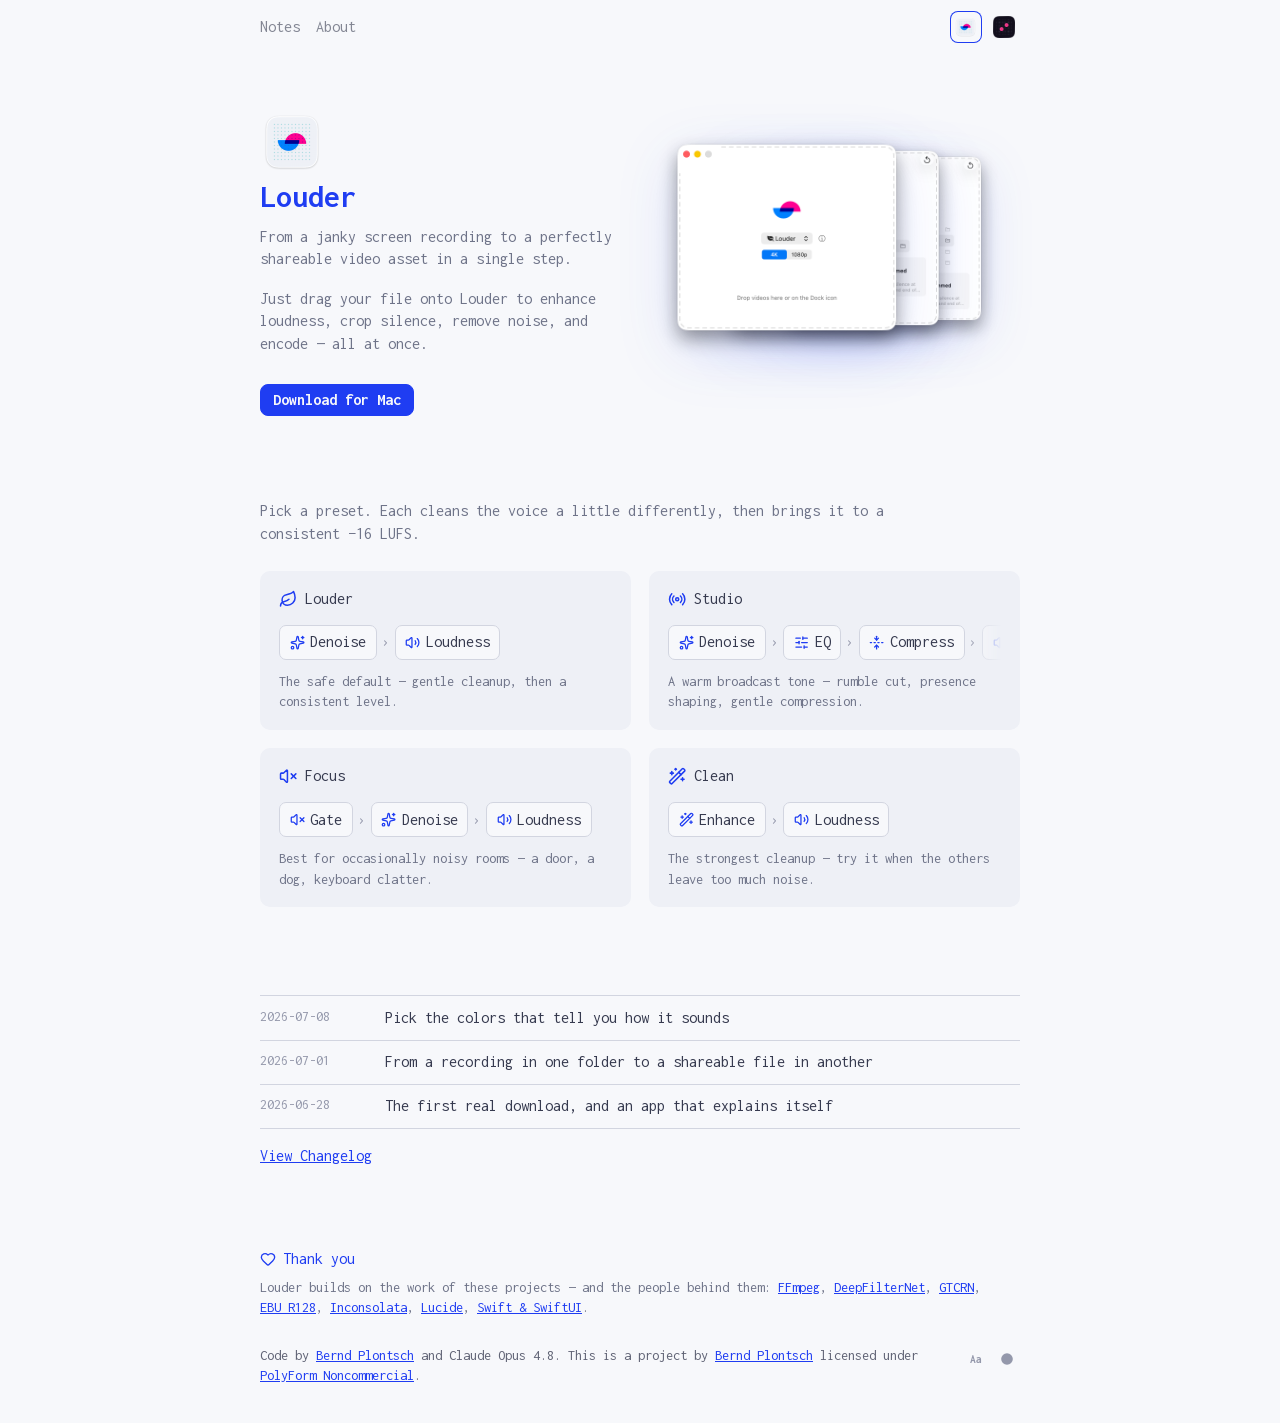
==== commit 306148be: "Publish Project Website family controls Co-authored-by: Copilot <223556219+Copilot@users.noreply.git" ====
--- a/docs/blog/index.html
+++ b/docs/blog/index.html
@@ -170,10 +170,7 @@
   <div class="footer-row">
     <p>Code by <a href="https://notes.plontsch.de/about/">Bernd Plontsch</a> and Claude Opus 4.8. This is a project by <a href="https://notes.plontsch.de/about/">Bernd Plontsch</a> licensed under <a href="https://github.com/berndpl/Louder/blob/main/LICENSE">PolyForm Noncommercial</a>.</p>
     <div class="footer-controls">
-      <div class="accent-picker">
-        <button class="accent-toggle" type="button" aria-label="Choose accent color" aria-haspopup="menu" aria-expanded="false"></button>
-        <div class="accent-palette" role="menu" aria-label="Accent colors" hidden></div>
-      </div>
+      <button class="font-toggle" type="button" aria-label="Switch font">Aa</button>
       <button class="theme-toggle" type="button" aria-label="Toggle color theme"></button>
     </div>
   </div>
--- a/docs/blog/family-typography.css
+++ b/docs/blog/family-typography.css
@@ -18,12 +18,34 @@
   src: url("fonts/inconsolata-700.woff2") format("woff2");
 }
 
+@font-face {
+  font-family: "JetBrains Mono";
+  font-style: normal;
+  font-weight: 100 800;
+  font-display: swap;
+  src: url("fonts/jetbrains-mono-latin.woff2") format("woff2");
+}
+
 :root {
-  --family-font: "Inconsolata", ui-monospace, SFMono-Regular, Menlo, monospace;
+  --family-font-inconsolata: "Inconsolata", ui-monospace, SFMono-Regular, Menlo, monospace;
+  --family-font-jetbrains-mono: "JetBrains Mono", ui-monospace, SFMono-Regular, Menlo, monospace;
+  --family-font: var(--family-font-inconsolata);
   --family-body-font-size: 1rem;
   --family-body-line-height: 1.6;
   --family-content-font-size: 1.1rem;
   --family-content-line-height: 1.4;
+  --family-weight-quiet: 400;
+  --family-weight-regular: 400;
+  --family-weight-medium: 500;
+  --family-weight-bold: 700;
+  --family-weight-heavy: 800;
+}
+
+:root[data-font="jetbrains-mono"] {
+  --family-font: var(--family-font-jetbrains-mono);
+  --family-weight-quiet: 300;
+  --family-weight-regular: 450;
+  --family-weight-medium: 550;
 }
 
 body {
@@ -41,7 +63,7 @@
 
 .hero .hero-copy h1 {
   font-size: 2rem;
-  font-weight: 700;
+  font-weight: var(--family-weight-bold);
   line-height: 1.15;
 }
 
@@ -65,9 +87,10 @@
 main h2,
 main h3,
 main h4,
-main h5 {
+main h5,
+.posts li h2 a {
   font-size: 1rem;
-  font-weight: 400;
+  font-weight: var(--family-weight-regular);
   line-height: 1.4;
 }
 
@@ -79,7 +102,7 @@
 main p,
 .card p {
   font-size: 1rem;
-  font-weight: 500;
+  font-weight: var(--family-weight-medium);
   line-height: 1.4;
 }
 
@@ -109,15 +132,17 @@
 .thanks summary::before,
 .thanks .lic,
 .thanks details p,
-time {
+time,
+.posts li time,
+.posts li.year-separator h3 {
   font-size: .9rem;
-  font-weight: 400;
+  font-weight: var(--family-weight-quiet);
   line-height: 1.4;
 }
 
 .badge {
   font-size: .6em;
-  font-weight: 400;
+  font-weight: var(--family-weight-quiet);
 }
 
 .action-link.secondary,
@@ -126,14 +151,14 @@
 .node.active,
 .arrow {
   font-size: 1rem;
-  font-weight: 400;
+  font-weight: var(--family-weight-regular);
   line-height: 1.4;
 }
 
 .action-link:not(.secondary),
 .lets-talk-button {
   font-size: 1rem;
-  font-weight: 800;
+  font-weight: var(--family-weight-heavy);
   line-height: 1.4;
 }
 
@@ -146,12 +171,12 @@
 
 b,
 strong {
-  font-weight: 700;
+  font-weight: var(--family-weight-bold);
 }
 
 .thanks summary a,
 .thanks summary::before {
-  font-weight: 400;
+  font-weight: var(--family-weight-regular);
 }
 
 button,
--- a/docs/blog/family-header.css
+++ b/docs/blog/family-header.css
@@ -2,11 +2,29 @@
   Canonical shared header CSS.
   The host owns palette values and appearance selection. Define these tokens for every supported
   dark, light, or OS-selected mode: --theme-base, --theme-surface0, --theme-text,
-  --theme-body-rgb, --theme-link, --theme-hover, and --theme-accent. Also define the fixed family
-  family metric tokens when present. Fallbacks below are the contract defaults.
+  --theme-body-rgb, --theme-link, --theme-hover, and --theme-accent.
 */
+:root {
+  --family-content-width: 800px;
+  --family-layout-inset: 20px;
+  --family-layout-inset-compact: 16px;
+  --family-header-padding-y: .7rem;
+  --family-header-gap: 1rem;
+  --family-project-icon-size: 1.4rem;
+  --family-project-link-size: 2rem;
+  --family-project-link-radius: 8px;
+}
+
+*,
+*::before,
+*::after {
+  box-sizing: border-box;
+}
+
 body {
-  padding-top: 0;
+  max-width: var(--family-content-width);
+  margin: 0 auto;
+  padding: 0 var(--family-layout-inset) 20px;
 }
 
 .skip-link {
@@ -18,7 +36,7 @@
   color: var(--theme-base);
   background: var(--theme-accent);
   border-radius: 7px;
-  font-weight: 700;
+  font-weight: var(--family-weight-bold, 700);
   transform: translateY(-180%);
 }
 .skip-link:focus { transform: none; }
@@ -102,7 +120,7 @@
 .site-nav a {
   color: rgba(var(--theme-body-rgb), .6);
   font-size: var(--family-nav-font-size, 1rem);
-  font-weight: 400;
+  font-weight: var(--family-weight-regular, 400);
   line-height: var(--family-nav-line-height, 1);
   text-decoration: none;
 }
@@ -120,9 +138,12 @@
 }
 
 @media (max-width: 720px) {
+  body {
+    padding: 0 var(--family-layout-inset-compact) 16px;
+  }
+
   .topbar-inner {
-    padding: var(--family-header-padding-y, .7rem)
-      var(--family-layout-inset-compact, 16px);
+    padding: var(--family-header-padding-y) var(--family-layout-inset-compact);
   }
   .site-nav { gap: .75rem; }
 }
--- a/docs/blog/family-footer.css
+++ b/docs/blog/family-footer.css
@@ -27,7 +27,8 @@
 }
 
 .theme-toggle,
-.accent-toggle {
+.accent-toggle,
+.font-toggle {
   flex: 0 0 auto;
   padding: .2rem;
   color: var(--theme-overlay0);
@@ -37,6 +38,14 @@
   cursor: pointer;
   line-height: 0;
   transition: color .25s ease;
+}
+
+.font-toggle {
+  width: 1.65rem;
+  height: 1.65rem;
+  font-size: .72rem;
+  font-weight: var(--family-weight-bold, 700);
+  line-height: 1;
 }
 
 .accent-toggle {
@@ -56,12 +65,15 @@
 .theme-toggle:hover,
 .theme-toggle:focus-visible,
 .accent-toggle:hover,
-.accent-toggle:focus-visible {
+.accent-toggle:focus-visible,
+.font-toggle:hover,
+.font-toggle:focus-visible {
   color: var(--theme-text);
 }
 
 .theme-toggle:focus-visible,
-.accent-toggle:focus-visible {
+.accent-toggle:focus-visible,
+.font-toggle:focus-visible {
   outline: 1px solid var(--theme-surface1);
   outline-offset: 3px;
 }
@@ -79,7 +91,7 @@
   bottom: calc(100% + .55rem);
   z-index: 10;
   display: grid;
-  grid-template-columns: repeat(4, 1.65rem);
+  grid-template-columns: repeat(5, 1.65rem);
   gap: .35rem;
   padding: .55rem;
   background: var(--theme-mantle);
@@ -126,7 +138,8 @@
 
 @media (prefers-reduced-motion: reduce) {
   .theme-toggle,
-  .accent-toggle {
+  .accent-toggle,
+  .font-toggle {
     transition: none;
   }
 }
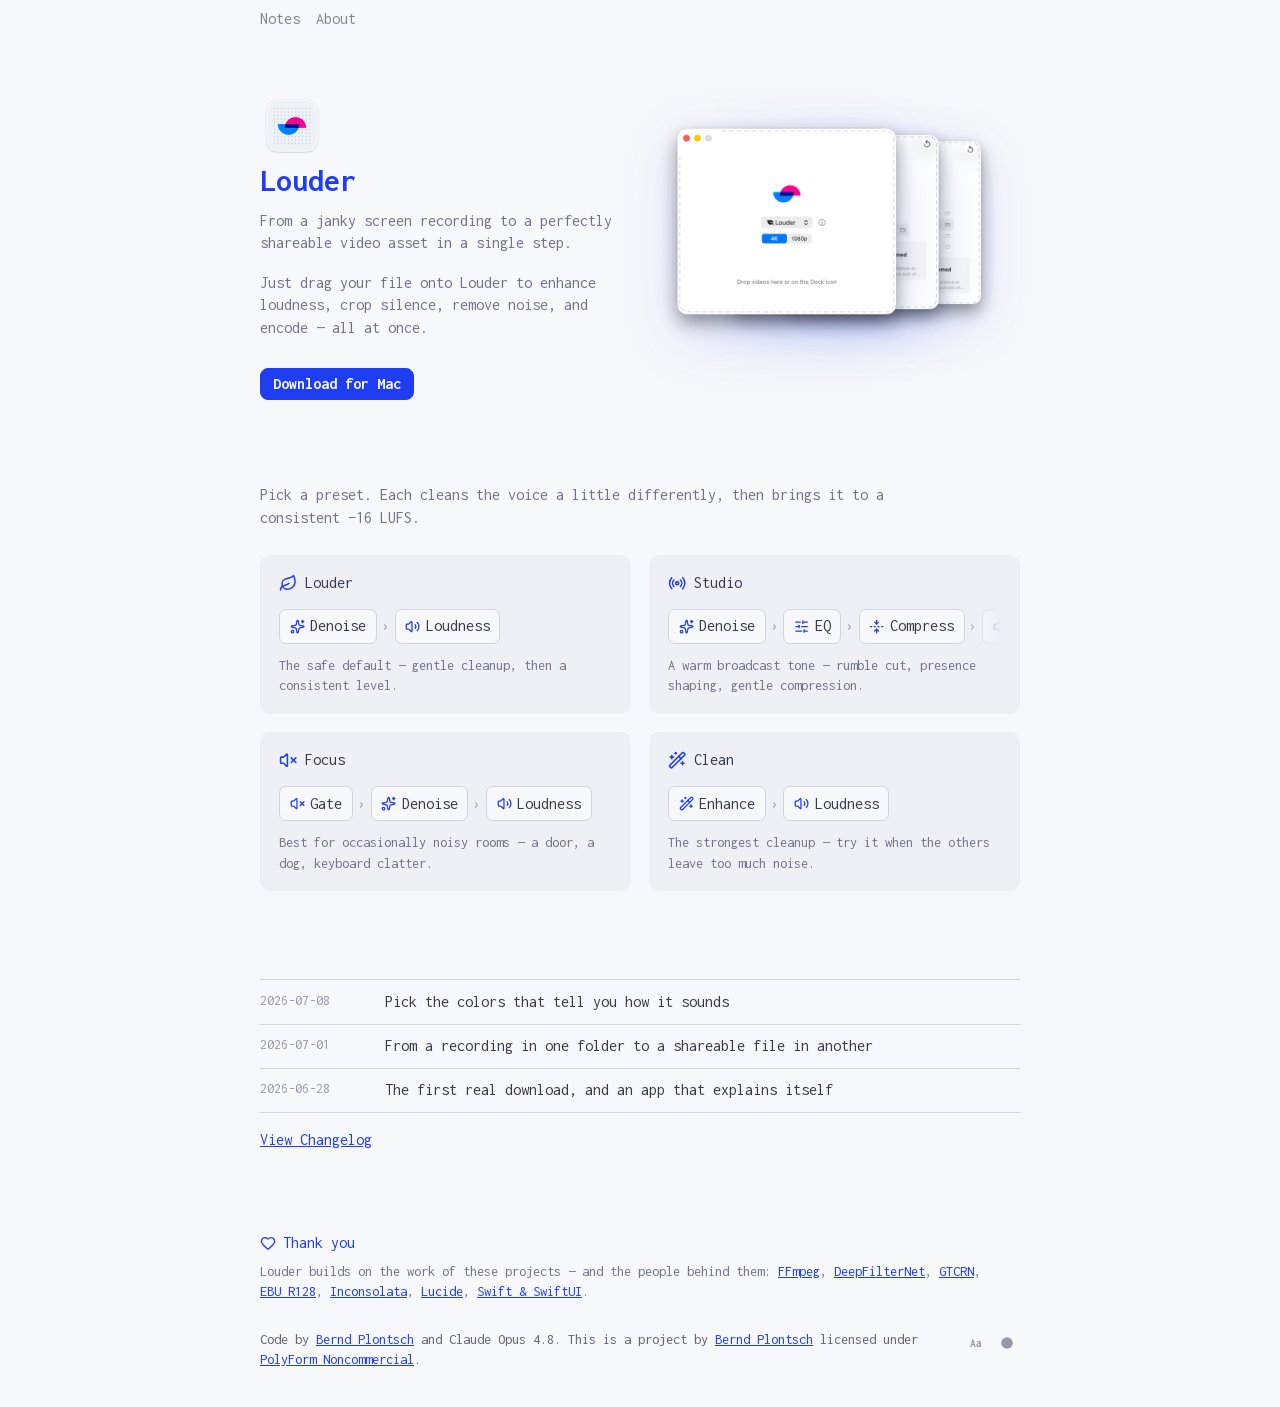
==== commit 06289bfe: "Retire Louder from the family directory Co-authored-by: Copilot <223556219+Copilot@users.noreply.git" ====
--- a/docs/blog/index.html
+++ b/docs/blog/index.html
@@ -49,13 +49,7 @@
     <div class="nav-left">
       <nav class="site-nav" aria-label="Bernd Plontsch">
         <a class="nav-link notes-link" href="https://notes.plontsch.de/">Notes</a>
-        <a class="nav-link about-link" href="https://notes.plontsch.de/about/">About</a>
-      </nav>
-    </div>
-    <div class="nav-right">
-      <nav class="project-nav" aria-label="Project Websites">
-        <a class="project-link" href="https://berndpl.github.io/Louder/blog/" aria-label="Louder" title="Louder" aria-current="page"><img class="project-mark" src="img/projects/louder.png" alt="" width="256" height="256"></a>
-        <a class="project-link" href="https://berndpl.github.io/Steps/blog/" aria-label="Steps" title="Steps"><img class="project-mark" src="img/projects/steps.png" alt="" width="256" height="256"></a>
+        <a class="nav-link about-link" href="https://plontsch.de/">About</a>
       </nav>
     </div>
   </div>
@@ -168,7 +162,7 @@
 
 <footer>
   <div class="footer-row">
-    <p>Code by <a href="https://notes.plontsch.de/about/">Bernd Plontsch</a> and Claude Opus 4.8. This is a project by <a href="https://notes.plontsch.de/about/">Bernd Plontsch</a> licensed under <a href="https://github.com/berndpl/Louder/blob/main/LICENSE">PolyForm Noncommercial</a>.</p>
+    <p>Code by <a href="https://plontsch.de/">Bernd Plontsch</a> and Claude Opus 4.8. This is a project by <a href="https://plontsch.de/">Bernd Plontsch</a> licensed under <a href="https://github.com/berndpl/Louder/blob/main/LICENSE">PolyForm Noncommercial</a>.</p>
     <div class="footer-controls">
       <button class="font-toggle" type="button" aria-label="Switch font">Aa</button>
       <button class="theme-toggle" type="button" aria-label="Toggle color theme"></button>
--- a/docs/blog/style.css
+++ b/docs/blog/style.css
@@ -12,9 +12,6 @@
 }
 
 body {
-  max-width: 800px;
-  margin: 0 auto;
-  padding: 0 20px 20px;
   color: var(--theme-text);
   background: var(--theme-base);
 }
@@ -104,8 +101,8 @@
 }
 
 .hero-icon {
-  width: 4rem;
-  height: 4rem;
+  width: var(--family-hero-icon-size);
+  height: var(--family-hero-icon-size);
   display: block;
   object-fit: contain;
 }
@@ -332,7 +329,7 @@
 }
 
 #posts {
-  padding: 3.5rem 0 2rem;
+  padding: var(--family-changelog-top-space) 0 2rem;
 }
 
 .log {
@@ -506,10 +503,6 @@
 }
 
 @media (max-width: 720px) {
-  body {
-    padding: 0 16px 16px;
-  }
-
   .hero {
     padding: 2.5rem 0 1.5rem;
   }
--- a/docs/blog/project-theme.css
+++ b/docs/blog/project-theme.css
@@ -1,8 +1,10 @@
 :root {
   --project-accent-light: #1f3df2;
   --project-hover-light: #5b6dff;
+  --project-secondary-light: #a41469;
   --project-accent-dark: #89b4fa;
   --project-hover-dark: #b4befe;
+  --project-secondary-dark: #f5c2e7;
   --family-content-width: 800px;
   --family-layout-inset: 20px;
   --family-layout-inset-compact: 16px;
--- a/docs/blog/family-theme.css
+++ b/docs/blog/family-theme.css
@@ -1,6 +1,7 @@
 /*
   Canonical family light/dark palette owned by Notes.
-  Projects preserve identity through --project-accent-* and --project-hover-*.
+  Projects preserve identity through --project-accent-*, --project-hover-*, and
+  --project-secondary-*.
 */
 :root,
 :root[data-theme="dark"] {
@@ -18,6 +19,7 @@
   --theme-accent: var(--project-accent-dark, #b4befe);
   --theme-link: var(--project-accent-dark, #b4befe);
   --theme-hover: var(--project-hover-dark, #cba6f7);
+  --theme-action-hover: var(--project-secondary-dark, #f5c2e7);
   --theme-generated-base: #1a1825;
   --theme-generated-border: #3a3444;
   --theme-generated: #ddb6f2;
@@ -49,6 +51,7 @@
   --theme-accent: var(--project-accent-light, #1f3df2);
   --theme-link: var(--project-accent-light, #1f3df2);
   --theme-hover: var(--project-hover-light, #5b6dff);
+  --theme-action-hover: var(--project-secondary-light, #8839ef);
   --theme-generated-base: #f0e9ff;
   --theme-generated-border: #d8c8ff;
   --theme-generated: #8839ef;
@@ -81,6 +84,7 @@
     --theme-accent: var(--project-accent-light, #1f3df2);
     --theme-link: var(--project-accent-light, #1f3df2);
     --theme-hover: var(--project-hover-light, #5b6dff);
+    --theme-action-hover: var(--project-secondary-light, #8839ef);
     --theme-generated-base: #f0e9ff;
     --theme-generated-border: #d8c8ff;
     --theme-generated: #8839ef;
--- a/docs/blog/family-header.css
+++ b/docs/blog/family-header.css
@@ -13,6 +13,10 @@
   --family-project-icon-size: 1.4rem;
   --family-project-link-size: 2rem;
   --family-project-link-radius: 8px;
+  --family-hero-icon-size: 4rem;
+  --family-feature-icon-size: 2.5rem;
+  --family-feature-glyph-size: 1.3rem;
+  --family-changelog-top-space: 3.5rem;
 }
 
 *,
@@ -48,7 +52,7 @@
   margin-right: calc(50% - 50vw);
   margin-left: calc(50% - 50vw);
   border-bottom: 0;
-  background: var(--theme-base);
+  background: transparent;
   font-family: var(--family-font, "Inconsolata", ui-monospace, SFMono-Regular, Menlo, monospace);
   font-size: var(--family-body-font-size, 1rem);
   -webkit-backdrop-filter: none;
--- a/docs/blog/family-actions.css
+++ b/docs/blog/family-actions.css
@@ -8,6 +8,14 @@
   --family-action-padding-x: .75rem;
   --family-action-radius: 8px;
   --family-action-gap: .4rem;
+}
+
+:where(
+  a[href]:not([aria-disabled="true"]),
+  button:not(:disabled):not([aria-disabled="true"]),
+  [role="button"]:not(button):not([aria-disabled="true"])
+) {
+  cursor: pointer;
 }
 
 .action-link,
@@ -33,8 +41,8 @@
 .action-link:not(.secondary):hover,
 .lets-talk-button:hover {
   color: var(--theme-button-text);
-  background-color: var(--theme-hover);
-  border-color: var(--theme-hover);
+  background-color: var(--theme-action-hover, var(--theme-hover));
+  border-color: var(--theme-action-hover, var(--theme-hover));
   text-decoration: none;
   filter: none;
 }
@@ -45,9 +53,80 @@
   outline-offset: 3px;
 }
 
+.action-symbol {
+  display: block;
+  transform: scale(1);
+  transform-box: border-box;
+  transform-origin: 50% 50%;
+  transition: transform 560ms cubic-bezier(.16, 1.8, .32, 1);
+}
+
+@media (hover: hover) {
+  .action-link:not(.secondary):hover > .action-symbol,
+  .lets-talk-button:hover > .action-symbol {
+    transform: scale(1.45);
+  }
+}
+
+.action-link:not(.secondary):focus-visible > .action-symbol,
+.lets-talk-button:focus-visible > .action-symbol {
+  transform: scale(1.45);
+}
+
+.not-found {
+  min-height: min(70vh, 38rem);
+  max-width: 32rem;
+  padding: clamp(4rem, 12vw, 8rem) 0;
+  display: flex;
+  flex-direction: column;
+  align-items: flex-start;
+  justify-content: center;
+}
+
+.not-found-icon {
+  width: var(--family-hero-icon-size, 4rem);
+  height: var(--family-hero-icon-size, 4rem);
+  margin-bottom: 1rem;
+  display: block;
+  object-fit: contain;
+}
+
+.not-found-code {
+  margin: 0 0 .4rem;
+  color: var(--theme-overlay0);
+  font-size: .9rem;
+  font-weight: var(--family-weight-quiet, 300);
+  line-height: 1;
+}
+
+.not-found h1 {
+  margin: 0;
+  color: var(--theme-heading);
+  font-size: var(--family-page-title-size, 1.6rem);
+  font-weight: var(--family-weight-bold, 700);
+  line-height: 1.2;
+}
+
+.not-found-copy {
+  max-width: 30rem;
+  margin: .75rem 0 0;
+}
+
+.not-found-action {
+  margin: 1.25rem 0 0;
+}
+
 @media (prefers-reduced-motion: reduce) {
   .action-link,
-  .lets-talk-button {
+  .lets-talk-button,
+  .action-symbol {
     transition: none;
   }
+
+  .action-link:not(.secondary):hover > .action-symbol,
+  .action-link:not(.secondary):focus-visible > .action-symbol,
+  .lets-talk-button:hover > .action-symbol,
+  .lets-talk-button:focus-visible > .action-symbol {
+    transform: none;
+  }
 }
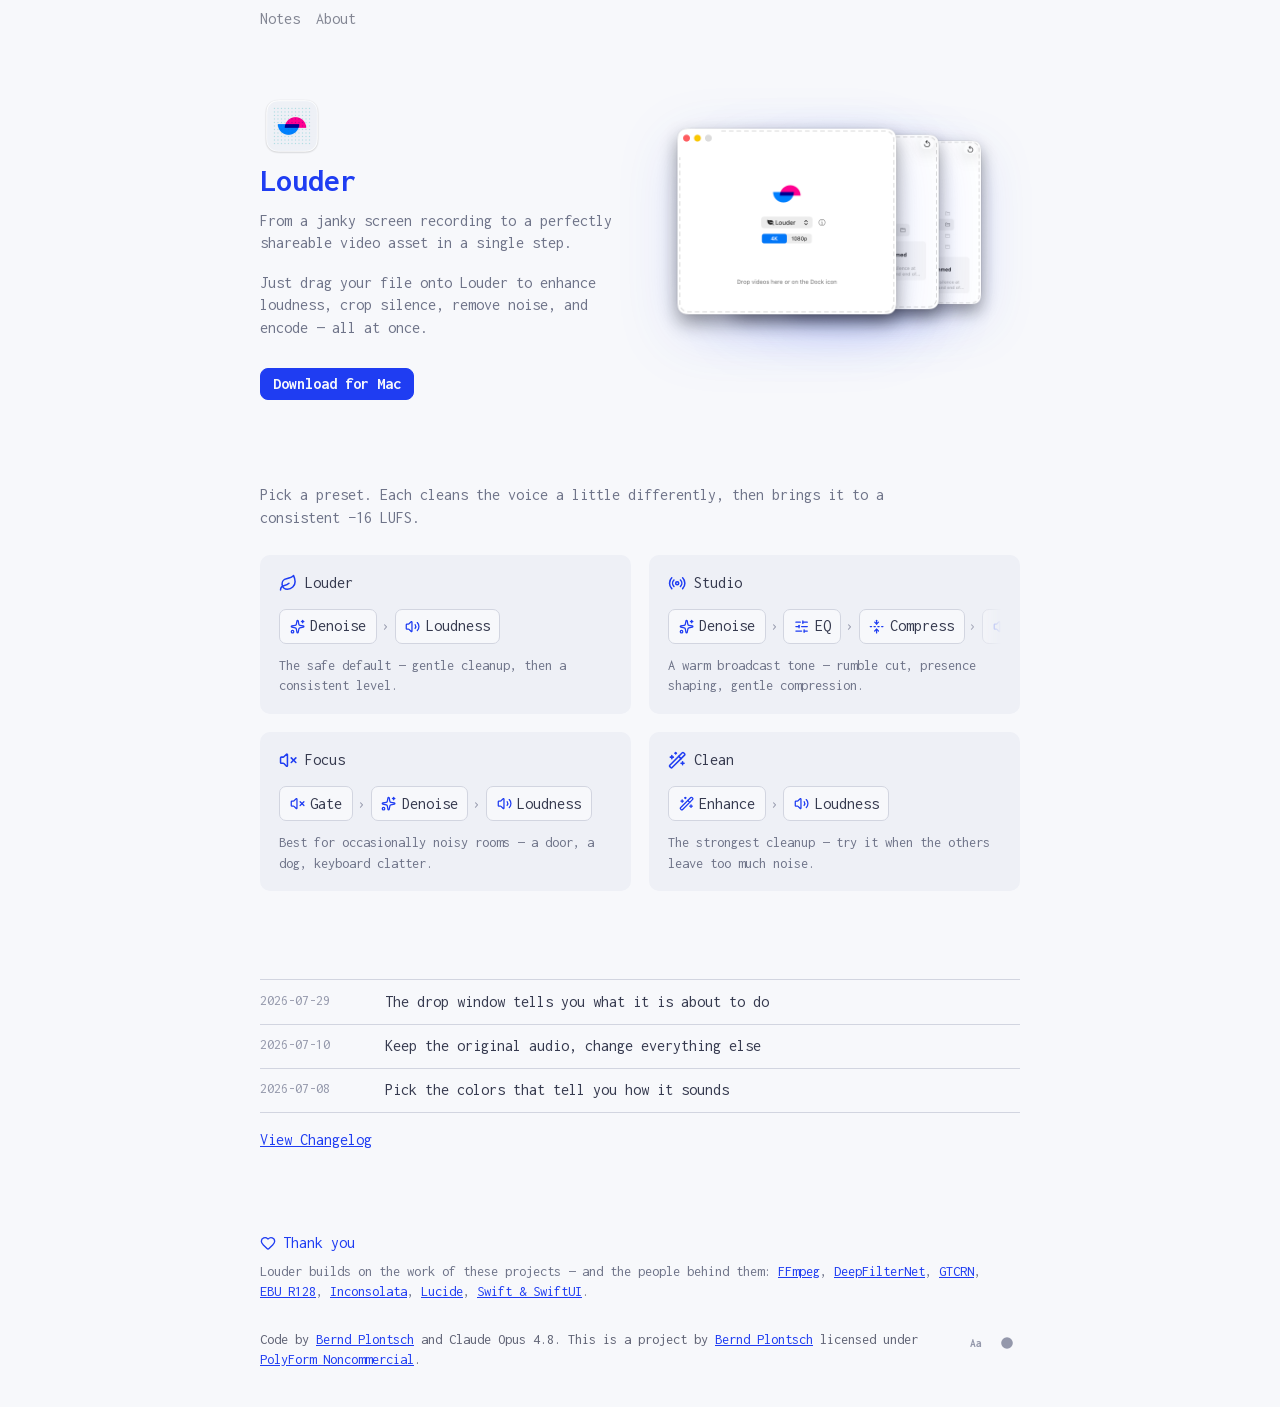
==== commit 158ffb01: "Release Louder 1.5 (Build 9) - Notarized public asset: Louder-1.5-build-9-macos-arm64.zip - Source: " ====
--- a/docs/blog/index.html
+++ b/docs/blog/index.html
@@ -139,9 +139,9 @@
 
   <section id="posts" aria-label="Recent changes">
     <div class="log">
+      <a class="log-row" href="changelog.html#drop-screen-options"><time class="log-date" datetime="2026-07-29">2026-07-29</time><p class="log-title">The drop window tells you what it is about to do</p></a>
+      <a class="log-row" href="changelog.html#keep-audio"><time class="log-date" datetime="2026-07-10">2026-07-10</time><p class="log-title">Keep the original audio, change everything else</p></a>
       <a class="log-row" href="changelog.html#appearance-colors"><time class="log-date" datetime="2026-07-08">2026-07-08</time><p class="log-title">Pick the colors that tell you how it sounds</p></a>
-      <a class="log-row" href="changelog.html#file-workflow"><time class="log-date" datetime="2026-07-01">2026-07-01</time><p class="log-title">From a recording in one folder to a shareable file in another</p></a>
-      <a class="log-row" href="changelog.html#first-download"><time class="log-date" datetime="2026-06-28">2026-06-28</time><p class="log-title">The first real download, and an app that explains itself</p></a>
     </div>
     <a class="changelog-cta" href="changelog.html">View Changelog</a>
   </section>
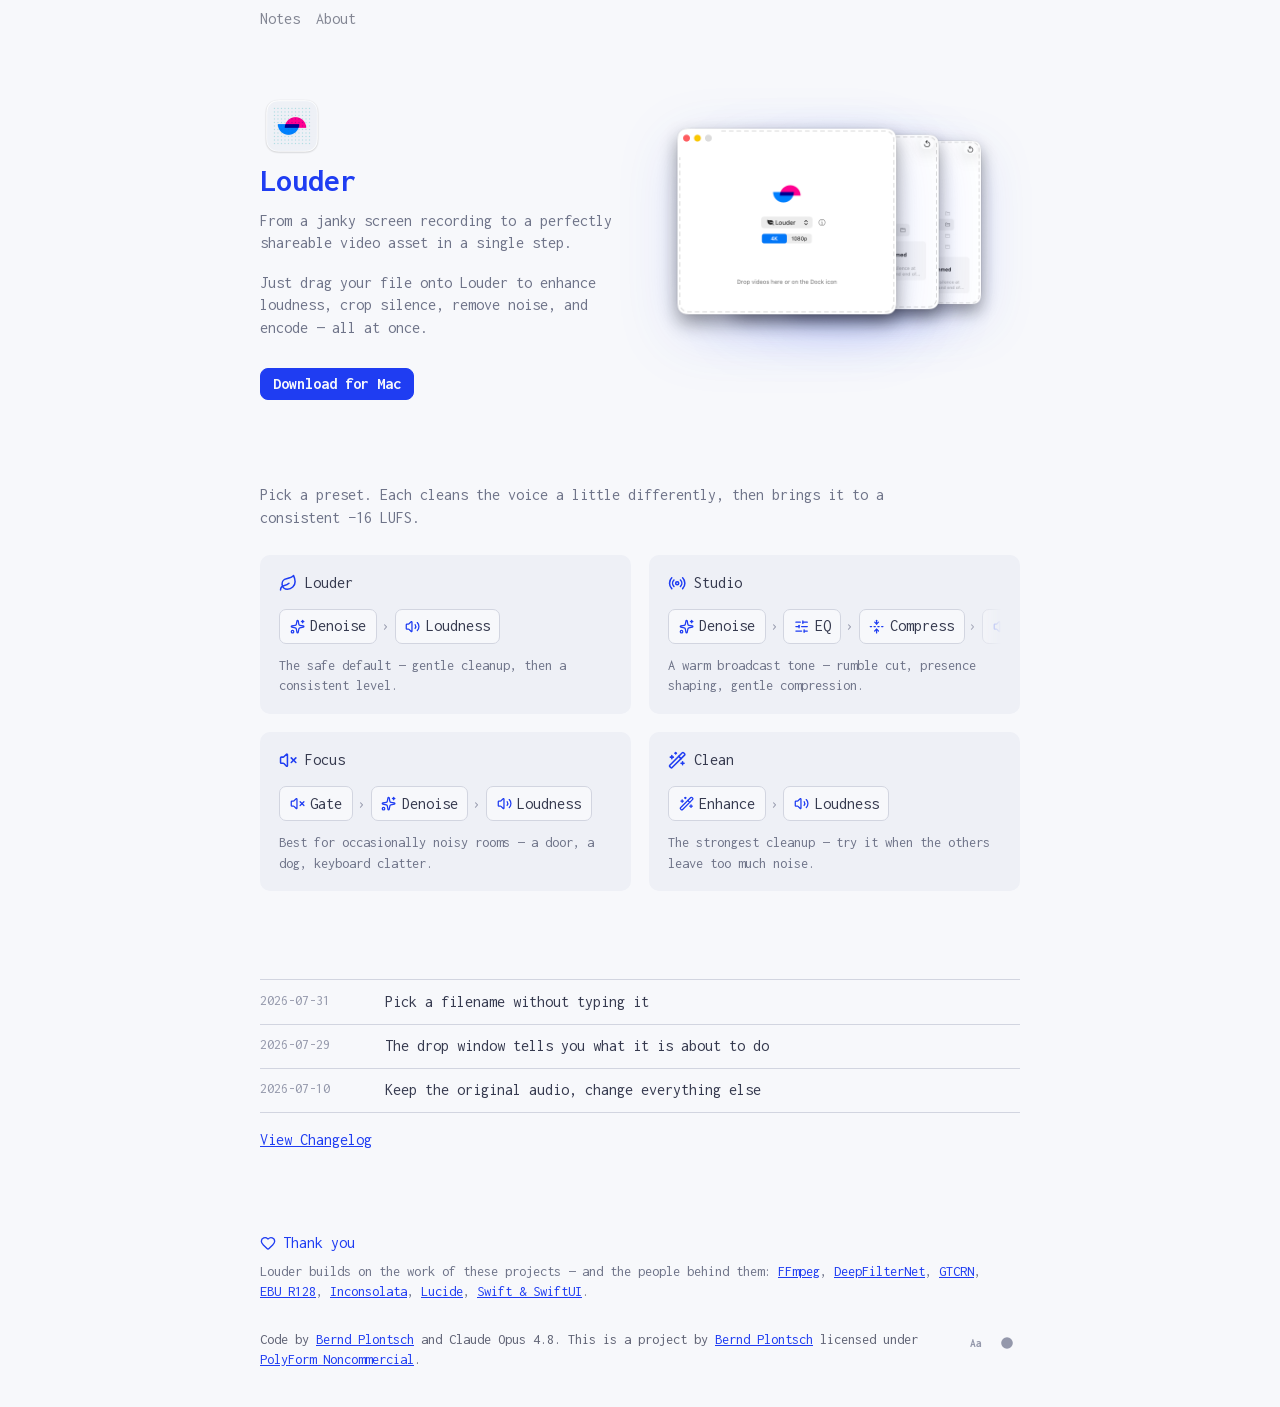
==== commit bbd2c0ae: "Release Louder 1.5 (Build 10) - Notarized public asset: Louder-1.5-build-10-macos-arm64.zip - Source" ====
--- a/docs/blog/index.html
+++ b/docs/blog/index.html
@@ -139,9 +139,9 @@
 
   <section id="posts" aria-label="Recent changes">
     <div class="log">
+      <a class="log-row" href="changelog.html#filename-menu"><time class="log-date" datetime="2026-07-31">2026-07-31</time><p class="log-title">Pick a filename without typing it</p></a>
       <a class="log-row" href="changelog.html#drop-screen-options"><time class="log-date" datetime="2026-07-29">2026-07-29</time><p class="log-title">The drop window tells you what it is about to do</p></a>
       <a class="log-row" href="changelog.html#keep-audio"><time class="log-date" datetime="2026-07-10">2026-07-10</time><p class="log-title">Keep the original audio, change everything else</p></a>
-      <a class="log-row" href="changelog.html#appearance-colors"><time class="log-date" datetime="2026-07-08">2026-07-08</time><p class="log-title">Pick the colors that tell you how it sounds</p></a>
     </div>
     <a class="changelog-cta" href="changelog.html">View Changelog</a>
   </section>
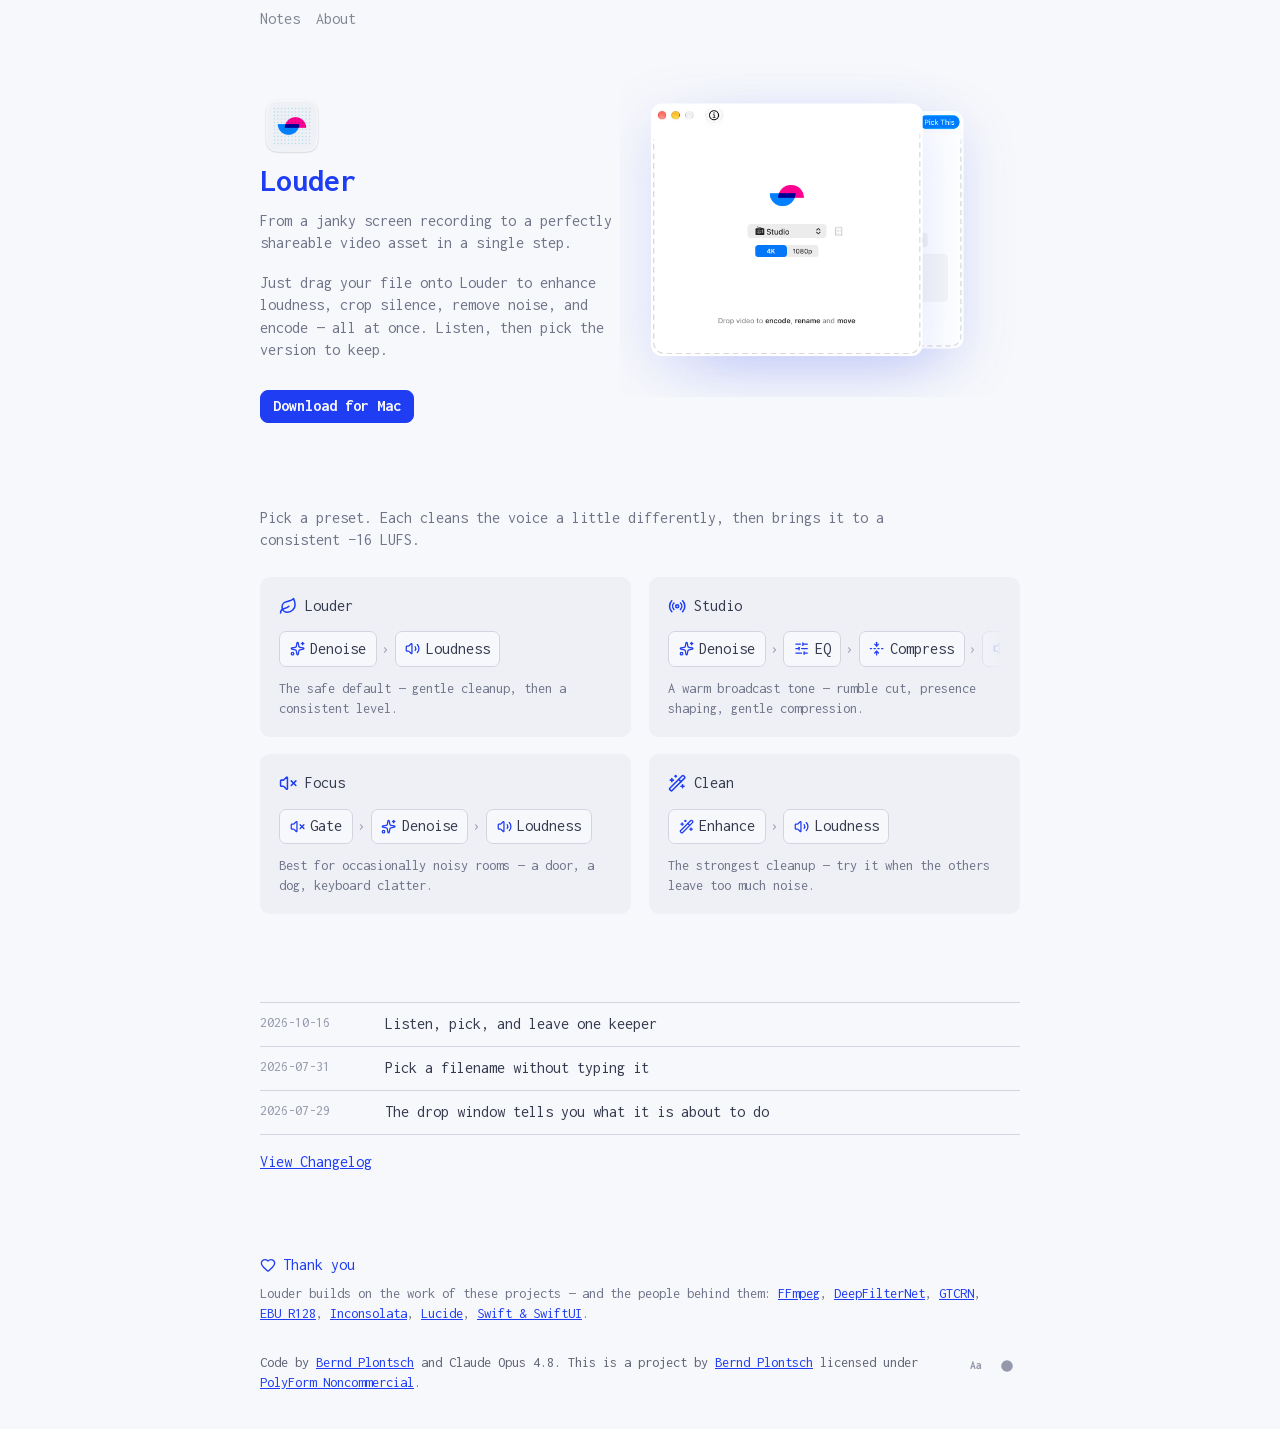
==== commit 165e03a4: "Add keeper selection and destination folder controls Refresh the project page with the current drop-" ====
--- a/docs/blog/index.html
+++ b/docs/blog/index.html
@@ -73,15 +73,14 @@
       <img class="hero-icon" src="img/icon.png" alt="Louder app icon" width="256" height="256">
       <h1>Louder</h1>
       <p class="tagline">From a janky screen recording to a perfectly shareable video asset in a single step.</p>
-      <p class="short">Just drag your file onto Louder to enhance loudness, crop silence, remove noise, and encode — all at once.</p>
+      <p class="short">Just drag your file onto Louder to enhance loudness, crop silence, remove noise, and encode — all at once. Listen, then pick the version to keep.</p>
       <p class="hero-cta">
         <a class="action-link" href="https://github.com/berndpl/Louder/releases/latest">Download for Mac</a>
       </p>
     </div>
     <figure class="hero-shot screen-stack" aria-label="Louder app screenshots">
-      <div class="screen is-front"><img src="img/hero-drop.png" alt="Louder — drop a file to begin" width="1144" height="1004"></div>
-      <div class="screen is-mid"><img src="img/hero-studio.png" alt="Louder Studio — adjust the processing chain" width="1144" height="1004"></div>
-      <div class="screen is-back"><img src="img/hero-compare.png" alt="Louder Compare — original vs. processed, side by side" width="1144" height="1004"></div>
+      <div class="screen is-front"><img src="img/hero-drop.png" alt="Louder — choose a preset and drop a recording" width="920" height="856"></div>
+      <div class="screen is-mid"><img src="img/hero-compare.png" alt="Louder — select a result, choose whether to keep the original, then Pick This" width="920" height="856"></div>
       <button class="screen-cycle" type="button" aria-label="Show next Louder screenshot"></button>
     </figure>
   </header>
@@ -139,9 +138,9 @@
 
   <section id="posts" aria-label="Recent changes">
     <div class="log">
+      <a class="log-row" href="changelog.html#pick-this"><time class="log-date" datetime="2026-10-16">2026-10-16</time><p class="log-title">Listen, pick, and leave one keeper</p></a>
       <a class="log-row" href="changelog.html#filename-menu"><time class="log-date" datetime="2026-07-31">2026-07-31</time><p class="log-title">Pick a filename without typing it</p></a>
       <a class="log-row" href="changelog.html#drop-screen-options"><time class="log-date" datetime="2026-07-29">2026-07-29</time><p class="log-title">The drop window tells you what it is about to do</p></a>
-      <a class="log-row" href="changelog.html#keep-audio"><time class="log-date" datetime="2026-07-10">2026-07-10</time><p class="log-title">Keep the original audio, change everything else</p></a>
     </div>
     <a class="changelog-cta" href="changelog.html">View Changelog</a>
   </section>
--- a/docs/blog/style.css
+++ b/docs/blog/style.css
@@ -163,7 +163,7 @@
   top: 50%;
   left: 50%;
   width: 74%;
-  aspect-ratio: 1144 / 1004;
+  aspect-ratio: 920 / 856;
   overflow: visible;
   border: 0;
   border-radius: 12px;
